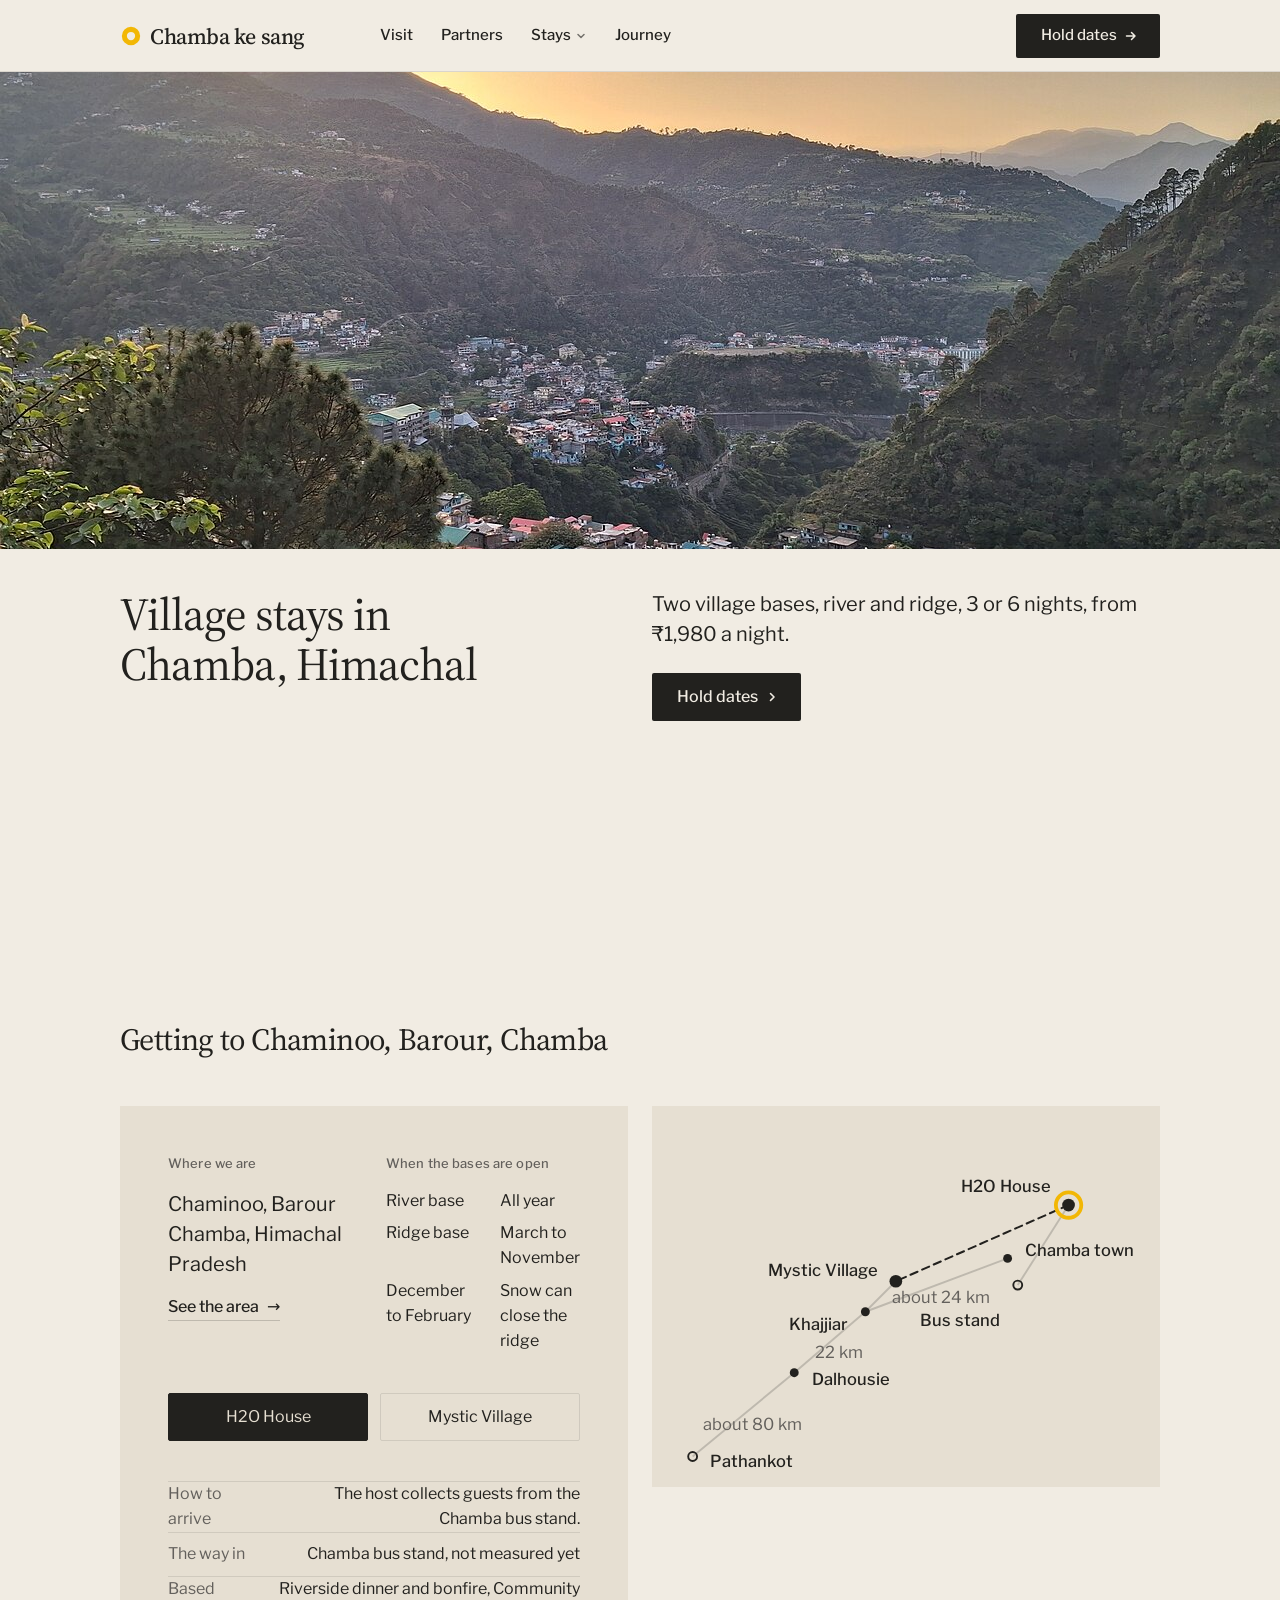
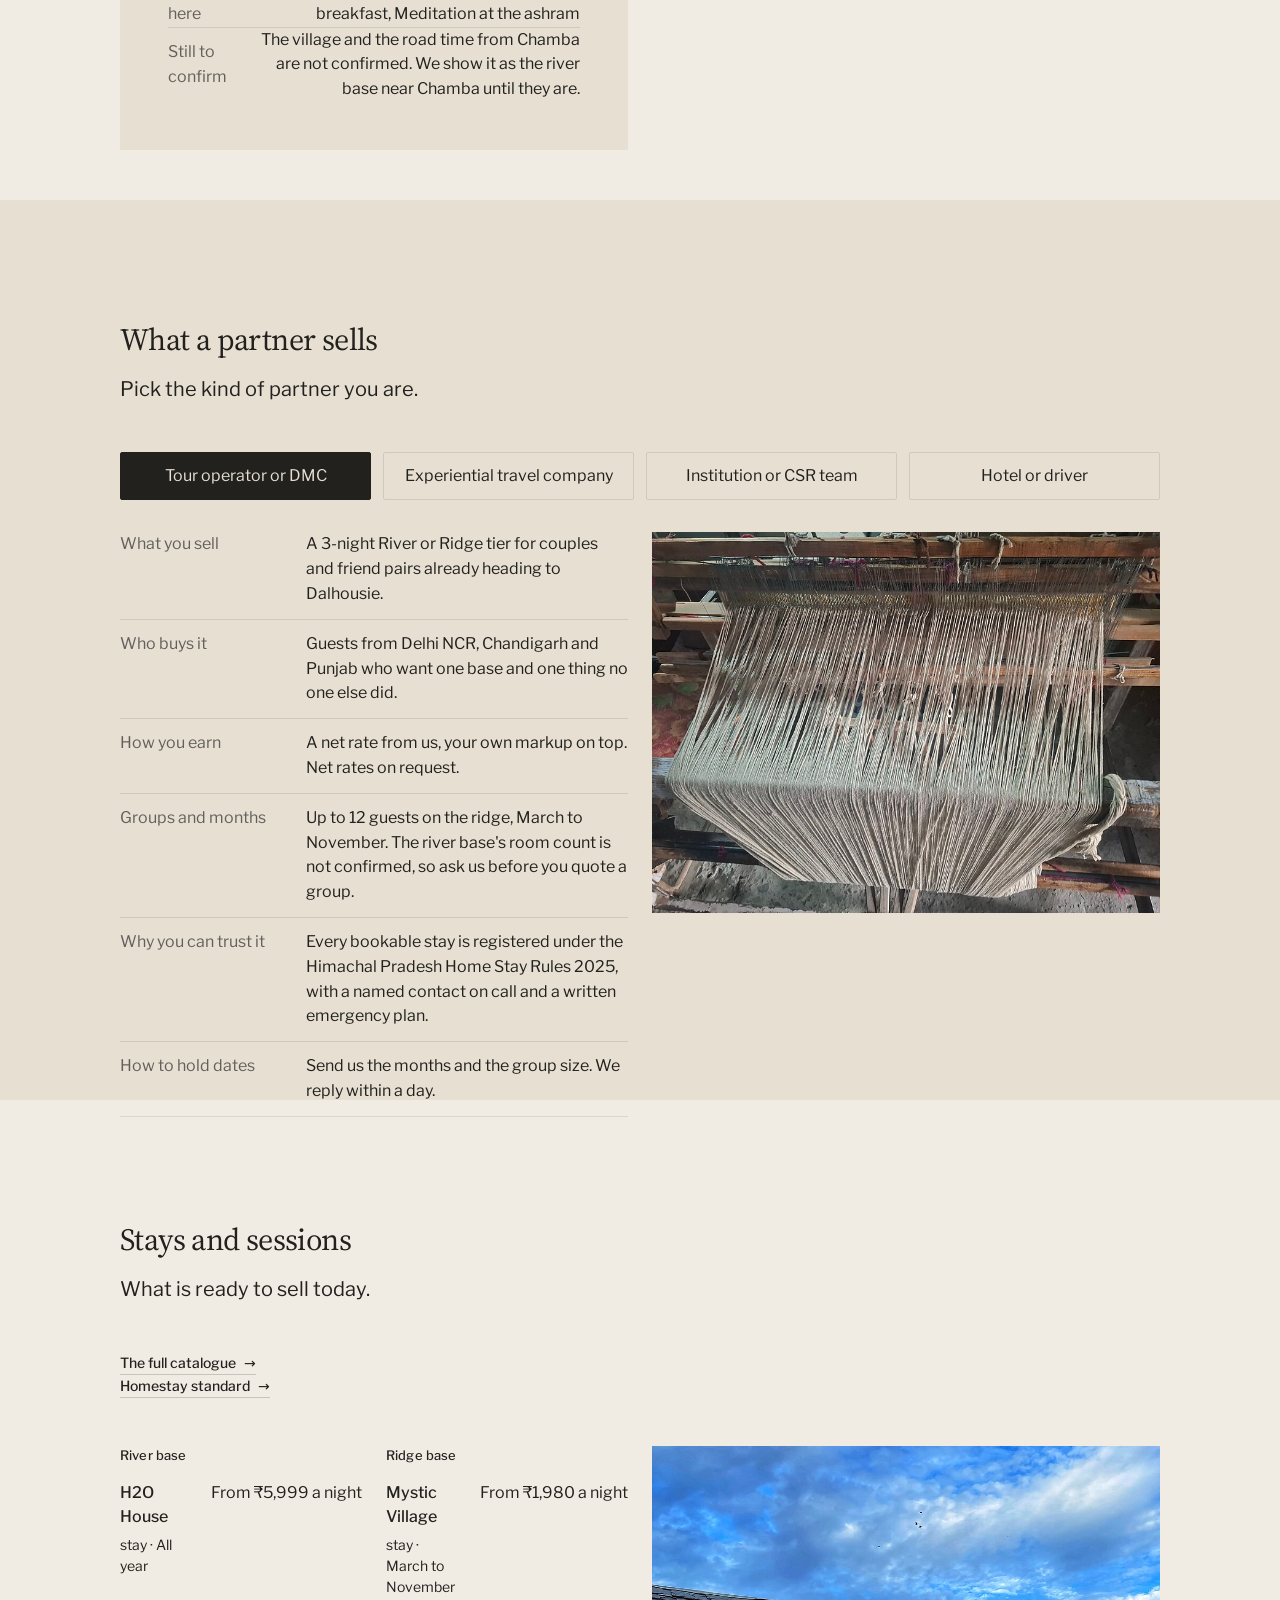
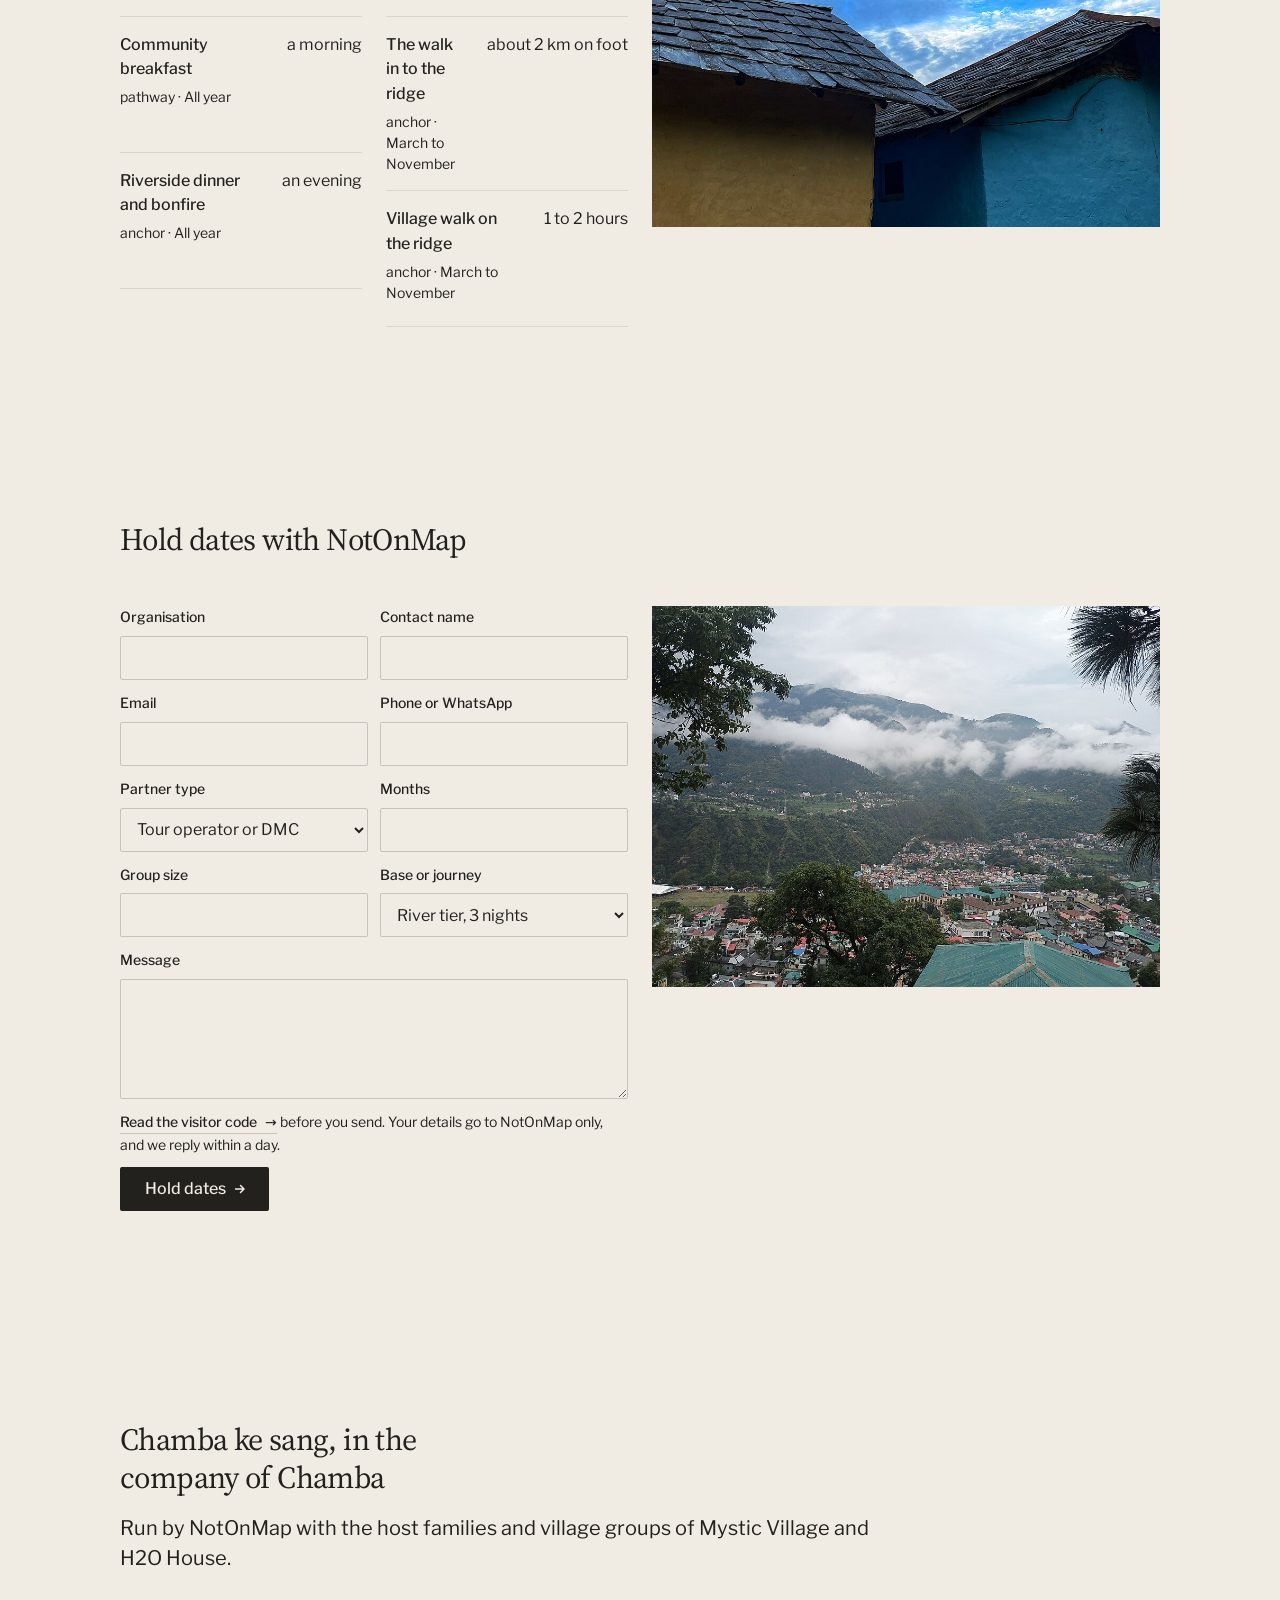
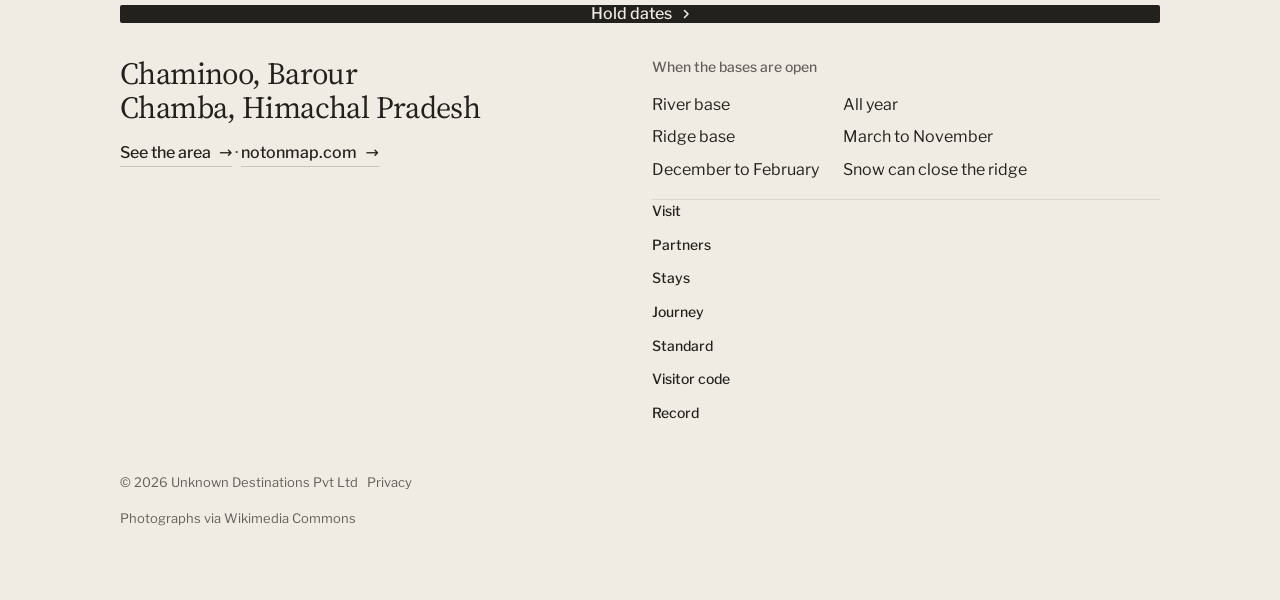
==== index.html @ 488cde0b "Build the Chamba ke sang partner site A static, mobile-first site for NotOnMap's two village bases i" ====
<!doctype html>
<html lang="en" data-type="place" data-radius="soft" data-buttons="arrow" data-motion>
<head>
<meta charset="utf-8">
<meta name="viewport" content="width=device-width, initial-scale=1, viewport-fit=cover">
<title>Chamba ke sang: village stays and craft sessions in Chamba</title>
<meta name="description" content="Two village bases in Chamba district, Himachal Pradesh, with sessions taught by the people who keep them, sold through tour operators, institutions and hotels.">
<meta property="og:type" content="website">
<meta property="og:title" content="Chamba ke sang: village stays and craft sessions in Chamba">
<meta property="og:description" content="Two village bases in Chamba district, river and ridge, 3 or 6 nights.">
<meta property="og:image" content="share.jpg">
<meta name="twitter:card" content="summary_large_image">
<link rel="icon" href="favicon.svg" type="image/svg+xml">
<meta name="theme-color" content="#f1ece3">
<!-- <link rel="canonical" href="https://[NotOnMap's domain for the site]/"> -->
<meta name="site-kind" content="other">
<meta name="page-type" content="place">
<meta name="page-kind" content="place">
<link rel="preconnect" href="https://fonts.googleapis.com">
<link rel="preconnect" href="https://fonts.gstatic.com" crossorigin>
<link href="https://fonts.googleapis.com/css2?family=Source+Serif+4:opsz,wght@8..60,400..600&family=Libre+Franklin:wght@400..600&display=swap" rel="stylesheet">
<link rel="stylesheet" href="assets/system.css">
<link rel="stylesheet" href="assets/ui/cards.css">
<link rel="stylesheet" href="assets/motion/motion.css">
<link rel="stylesheet" href="assets/layout/layout.css">
<link rel="stylesheet" href="assets/icons/icon.css">
<style>
:root {
  --p-bg: #f1ece3; --p-surface: #e6dfd2; --p-ink: #22211e; --p-muted: #63605c;
  --p-accent: #f2b705; --p-accent-ink: #111111; --p-action: #22211e; --p-action-ink: #f1ece3;
  --p-inv-bg: #22211e; --p-inv-surface: #2e2d29; --p-inv-ink: #f1ece3; --p-inv-muted: #9b9891;
  --p-inv-accent: #f2b705; --p-inv-accent-ink: #111111; --p-inv-action: #f2b705; --p-inv-action-ink: #111111;
  --font-display: "Source Serif 4", Georgia, serif;
  --font-text: "Libre Franklin", system-ui, sans-serif;
  --display-weight: 400;
  --display-tracking: -0.02em;
}
</style>
<script>document.documentElement.classList.add('m-enter');setTimeout(()=>document.documentElement.classList.add('m-enter-done'),700)</script>
<script>document.documentElement.classList.add('mo-js');setTimeout(()=>document.documentElement.classList.add('mo-safe'),2500)</script>
<link rel="modulepreload" href="assets/moments/moments.js">
<link rel="modulepreload" href="assets/moments/lib.js">
<link rel="modulepreload" href="assets/moments/picture-develops/moment.js">
<link rel="stylesheet" href="page.css">
</head>
<body>
<!-- type: place
     deal: hero place (printed, never dealt), nav nav-cards, close none (the booking form stands in its
           place, sections.md section 4), footer footer-visit, rhythm surface-pairs, buttons arrow,
           mark ring, offer pair, place story (not used: the place section lives on journey.html),
           type moment address (re-dealt from name: with the form in the close there is no close-word
           to carry the name), rooms row
     palette: NotOnMap's own charcoal and yellow through start.mjs brand, not a dealt palette. The
           ground is the mud wash of a Gaddi house and the ink its slate; the yellow is NotOnMap's
           mark, kept off white and used on the dark ink only.
     type: source-serif (Source Serif 4 / Libre Franklin), the first pairing dealt for a guesthouse
     moments: picture-develops on the #hold photograph. photo-chapters is dealt to journey.html.
     The full plan, including every screen and every stand-in photograph: .taste-skill/plan.md -->

<header class="nav">
  <div class="wrap nav__bar">
    <a class="skip-link" href="#top">Skip to content</a>
    <a class="nav__logo" href="#top"><span class="mark" data-mark="ring" aria-hidden="true"></span>Chamba ke sang</a>
    <nav class="nav__links" aria-label="Main">
      <div class="nav__item"><a class="nav__link" href="#visit">Visit</a></div>
      <div class="nav__item"><a class="nav__link" href="#offer">Partners</a></div>
      <div class="nav__item">
        <a class="nav__link" href="#catalogue">Stays <svg class="chev" viewBox="0 0 12 12" aria-hidden="true"><path d="M3 4.5l3 3 3-3" fill="none" stroke="currentColor" stroke-width="1.5" stroke-linecap="round" stroke-linejoin="round"/></svg></a>
        <div class="nav__menu">
          <div class="wrap grid">
            <a class="menu-card span-4" href="#catalogue">
              <div class="panel"><img class="frame__img" src="assets/img/photo-f168630397-500.jpg" alt="The Ravi valley before the monsoon, a braided river below terraced slopes" width="500" height="667" data-source="stand-in" data-subject="the river valley" data-slot="h2o-house-from-the-river.jpg"></div>
              <span class="t-card">River base</span>
              <span class="t-small muted">From ₹5,999 a night</span>
            </a>
            <a class="menu-card span-4" href="#catalogue">
              <div class="panel"><img class="frame__img" src="assets/img/photo-f60444937-500.jpg" alt="A grove of deodar cedars on a grassy slope" width="500" height="746" data-source="stand-in" data-subject="a deodar grove"></div>
              <span class="t-card">Ridge base</span>
              <span class="t-small muted">From ₹1,980 a night</span>
            </a>
            <a class="menu-card span-4" href="journey.html">
              <div class="panel"><img class="frame__img" src="assets/img/photo-f76159320-500.jpg" alt="A Chamba Rumal worked in double-satin stitch, shrines and figures inside a flowered border" width="500" height="481" data-source="stand-in" data-subject="a Chamba Rumal"></div>
              <span class="t-card">The journey</span>
              <span class="t-small muted">3 or 6 nights, built from what is ready</span>
            </a>
          </div>
        </div>
      </div>
      <div class="nav__item"><a class="nav__link" href="journey.html">Journey</a></div>
    </nav>
    <div class="nav__actions">
      <a class="btn btn--primary" href="#hold">Hold dates</a>
    </div>
    <button class="nav__toggle" type="button" aria-expanded="false" aria-label="Menu">
      <svg width="18" height="18" viewBox="0 0 18 18" aria-hidden="true"><path d="M2 5h14M2 13h14" stroke="currentColor" stroke-width="1.6" stroke-linecap="round"/></svg>
    </button>
  </div>
</header>

<main id="top">
  <section class="hero hero--place" data-enter aria-labelledby="hero-h">
    <img class="hero__bg" data-phone-fill src="assets/img/photo-f175556812-960.jpg" width="1280" height="637" srcset="assets/img/photo-f175556812-500.jpg 500w, assets/img/photo-f175556812-960.jpg 960w, assets/img/photo-f175556812.jpg 1280w" sizes="(max-width: 639px) 251vw, (max-width: 1023px) 170vw, 100vw" alt="The Chamba valley at dusk, the town along the river under wooded ridges" style="--ly-pos: 50% 56%" fetchpriority="high" data-source="stand-in" data-subject="the Chamba valley">
    <div class="wrap"><div class="hero-text">
      <div class="hero__text">
        <h1 id="hero-h">Village stays in Chamba, Himachal</h1>
        <p class="hero__lead">Two village bases, river and ridge, 3 or 6 nights, from ₹1,980 a night.</p>
        <div class="btn-row"><a class="btn btn--primary" href="#hold">Hold dates<svg class="m-arrow" viewBox="0 0 12 12" aria-hidden="true"><path class="m-arrow__stem" d="M1 6h8"/><path class="m-arrow__head" d="M4.5 2.5 8 6l-3.5 3.5"/></svg></a></div>
      </div>
    </div></div>
  </section>

  <section class="section" id="visit" data-place="visit" style="--h: 1; --hm: 2" aria-labelledby="visit-h">
    <div class="wrap">
      <div class="section-head">
        <h2 id="visit-h">Getting to Chaminoo, Barour, Chamba</h2>
      </div>
      <div class="grid grid--top">
        <div class="visit visit--card span-6">
          <div class="visit__cols">
            <div class="visit__col stack-4">
              <p class="t-label muted">Where we are</p>
              <address class="visit__address">Chaminoo, Barour<br>Chamba, Himachal Pradesh</address>
              <a class="link" href="https://www.openstreetmap.org/search?query=Chaminoo+Barour+Chamba">See the area</a>
            </div>
            <div class="visit__col">
              <p class="t-label muted">When the bases are open</p>
              <dl class="hours">
                <dt>River base</dt><dd>All year</dd>
                <dt>Ridge base</dt><dd>March to November</dd>
                <dt>December to February</dt><dd>Snow can close the ridge</dd>
              </dl>
            </div>
          </div>
          <ul class="visit__rows" data-arrivals></ul>
        </div>
        <figure class="pl-photo span-6 start-7" id="map-frame">
          <div class="map" data-map role="img" aria-label="A drawn map of Chamba district: Pathankot and Dalhousie to the south-west, Khajjiar and the ridge base in the middle, Chamba town and the river base along the Ravi."></div>
        </figure>
      </div>
    </div>
  </section>

  <section class="section ground-surface" id="offer" style="--hm: 2" aria-labelledby="offer-h">
    <div class="wrap">
      <div class="section-head">
        <h2 id="offer-h">What a partner sells</h2>
        <p>Pick the kind of partner you are.</p>
      </div>
      <nav class="switch" aria-label="Kind of partner" data-switch></nav>
      <div class="grid grid--top">
        <div class="span-6" data-partners></div>
        <figure class="pl-photo span-6 start-7" style="--pl-r: 1.333">
          <img src="assets/img/photo-f182167637-960.jpg" srcset="assets/img/photo-f182167637-500.jpg 500w, assets/img/photo-f182167637-960.jpg 960w" sizes="(max-width: 1023px) 100vw, 588px" width="960" height="619" alt="A warp of undyed yarn stretched on a wooden handloom" loading="lazy" decoding="async" data-source="stand-in" data-subject="a handloom">
        </figure>
      </div>
    </div>
  </section>

  <section class="section" id="catalogue" style="--hm: 2" aria-labelledby="catalogue-h">
    <div class="wrap">
      <div class="section-head">
        <h2 id="catalogue-h">Stays and sessions</h2>
        <p>What is ready to sell today.</p>
      </div>
      <p class="t-small"><a class="link" href="catalogue.html">The full catalogue</a><br><a class="link" href="standard.html">Homestay standard</a></p>
      <div class="grid grid--top">
        <div class="span-3 stack-4" data-group="h2o-house"></div>
        <div class="span-3 stack-4" data-group="mystic-village"></div>
        <figure class="pl-photo span-6 start-7" style="--pl-r: 1.333">
          <img src="assets/img/photo-f185667234-960.jpg" srcset="assets/img/photo-f185667234-500.jpg 500w, assets/img/photo-f185667234-960.jpg 960w" sizes="(max-width: 1023px) 100vw, 588px" width="960" height="1280" alt="Two mud-washed houses in ochre and blue under slate roofs against an evening sky" loading="lazy" decoding="async" data-source="stand-in" data-subject="village houses" data-slot="mystic-village-houses.jpg">
        </figure>
      </div>
    </div>
  </section>

  <section class="section" id="hold" style="--h: 1; --hm: 2" aria-labelledby="hold-h">
    <div class="wrap">
      <div class="section-head">
        <h2 id="hold-h">Hold dates with NotOnMap</h2>
      </div>
      <div class="grid grid--top">
        <div class="span-6" data-form-slot></div>
        <figure class="pl-photo span-6 start-7" style="--pl-r: 1.333" data-moment="picture-develops">
          <img src="assets/img/photo-f175573156-960.jpg" srcset="assets/img/photo-f175573156-500.jpg 500w, assets/img/photo-f175573156-960.jpg 960w" sizes="(max-width: 1023px) 100vw, 588px" width="960" height="720" alt="Chamba town in its valley under monsoon cloud, the Chaugan in the middle" loading="lazy" decoding="async" data-source="stand-in" data-subject="Chamba town">
        </figure>
      </div>
    </div>
  </section>
</main>

<footer class="footer closing footer--visit" id="contact" style="--hm: 2" aria-labelledby="close-h">
  <div class="wrap">
    <div class="closing__cta close--type">
      <div class="section-head">
        <h2 id="close-h">Chamba ke sang, in the company of Chamba</h2>
        <p>Run by NotOnMap with the host families and village groups of Mystic Village and H2O House.</p>
      </div>
      <a class="btn btn--primary" href="#hold">Hold dates<svg class="m-arrow" viewBox="0 0 12 12" aria-hidden="true"><path class="m-arrow__stem" d="M1 6h8"/><path class="m-arrow__head" d="M4.5 2.5 8 6l-3.5 3.5"/></svg></a>
    </div>
    <div class="closing__links">
      <div class="grid">
        <div class="span-6 stack-4">
          <address class="footer__address">Chaminoo, Barour<br>Chamba, Himachal Pradesh</address>
          <p><a class="link" href="https://www.openstreetmap.org/search?query=Chaminoo+Barour+Chamba">See the area</a> · <a class="link" href="https://www.notonmap.com">notonmap.com</a></p>
        </div>
        <div class="span-6 start-7 stack-4">
          <h3>When the bases are open</h3>
          <dl class="hours">
            <dt>River base</dt><dd>All year</dd>
            <dt>Ridge base</dt><dd>March to November</dd>
            <dt>December to February</dt><dd>Snow can close the ridge</dd>
          </dl>
          <ul class="footer__nav">
            <li><a href="#visit">Visit</a></li>
            <li><a href="#offer">Partners</a></li>
            <li><a href="catalogue.html">Stays</a></li>
            <li><a href="journey.html">Journey</a></li>
            <li><a href="standard.html">Standard</a></li>
            <li><a href="visitor-code.html">Visitor code</a></li>
            <li><a href="record.html">Record</a></li>
          </ul>
        </div>
      </div>
      <div class="footer__legal">
        <span>&copy; 2026 Unknown Destinations Pvt Ltd &nbsp; <a href="privacy.html">Privacy</a></span>
        <a class="credits" href="credits.html">Photographs via Wikimedia Commons</a>
      </div>
    </div>
  </div>
</footer>

<nav class="actionbar" aria-label="Quick actions">
  <a class="btn btn--primary" href="#hold">Hold dates</a>
</nav>

<!-- the page script first: it writes the switcher, the catalogue, the map and the form,
     so system.js wires what it finds when it runs -->
<script type="module" src="js/site.js"></script>
<script type="module" src="assets/system.js"></script>
<script type="module" src="assets/motion/motion.js"></script>
<script type="module" src="assets/layout/layout.js"></script>
</body>
</html>
---- assets/system.css ----
/*
  taste-skill system.css - the one system for the page. Link it first, then assets/ui/cards.css (the
  feature card, its panel and the fragment placements), then set the palette (--p-*), the fonts and
  the radius set on :root in the page (node scripts/start.mjs prints that block).
  Do not add a second grid, spacing scale, type scale, radius scale, button or card style.
*/

/* ---------------------------------------------------------------- tokens */
:root {
  /* palette (hex only; fx.js reads --bg --surface --ink --muted --accent --accent-ink) */
  --p-bg: #ffffff;
  --p-surface: #f4f4f4;
  --p-ink: #111111;
  --p-muted: #6b6b6b;
  --p-accent: #1a4be0;
  --p-accent-ink: #ffffff;
  --p-action: #1a4be0;      /* buttons, links, focus: the accent, or the ink when the accent is too pale */
  --p-action-ink: #ffffff;
  --p-inv-bg: #111111;
  --p-inv-surface: #1c1c1c;
  --p-inv-ink: #f4f4f4;
  --p-inv-muted: #a3a3a3;
  --p-inv-accent: #ffffff;
  --p-inv-accent-ink: #111111;
  --p-inv-action: #ffffff;
  --p-inv-action-ink: #111111;
  /* the lit ground behind UI and in the closing band (references/cards.md), one per page, tech pages only
     (none on kind other, which is flat): <html data-ground="sand|sky|sage|painting">. system.js gives it to every ground
     that holds UI, on light and dark pages alike; --hue on one panel changes only its accent */
  --ground-bg: #d9ccb7; --ground-surface: #e9e0d2; --ground-ink: #2a2622; --ground-muted: #5a534a; --ground-accent: #a8794a;

  /* fonts */
  --font-display: system-ui, -apple-system, "Segoe UI", sans-serif;
  --font-text: system-ui, -apple-system, "Segoe UI", sans-serif;
  --font-mono: ui-monospace, "SFMono-Regular", Menlo, Consolas, monospace;
  --display-weight: 400;    /* headlines 400; 500 on a tech page (software, gaming, hardware) */
  --display-tracking: -0.025em;

  /* the page rhythm (references/layout-v4.md): one section per screen. The header is fixed and
     --nav tall; every section is padded --padt above and --padb (plus the phone action bar, --bar)
     below, and is exactly one or two screens tall (--h: 1 or 2; --hm on a phone). The hero's words
     start --hgap under the header and its content ends --hpadb above the fold. */
  --nav: 72px;
  --padt: 120px;
  --padb: 72px;
  --hgap: 48px;
  --hpadb: 64px;
  --bar: 0px;
  /* grid: one .wrap (alias .container) for the header, every section and the footer, the same
     --gut on both sides: 1280 wide at x 80-1360 at 1440, 342 at x 24-366 at 390 */
  --container: 1280px;
  --gut: 80px;
  --pad: var(--gut);
  --gutter: 24px;

  /* spacing: 4/8 scale */
  --s-1: 4px;  --s-2: 8px;  --s-3: 12px; --s-4: 16px; --s-5: 24px;
  --s-6: 32px; --s-7: 48px; --s-8: 64px; --s-9: 96px; --s-10: 128px;
  --section: 40px;      /* only a .section outside main (the kit's demo pages); every main > section and
                           footer.closing take --padt and --padb */
  --section-band: 56px; /* the same for an older footer outside footer.closing */
  --head-gap: 48px;     /* the one heading-to-content gap, 32 on a phone (layout.css reads it as --ly-head-gap) */
  --card-pad: 16px;     /* card padding (cards.css sets its own for cards with a panel) */
  --card-gap: 16px;     /* gap between cards */

  /* type scale (the only sizes on the page) */
  --t-label: 13px;
  --t-small: 14px;
  --t-body: 16px;
  --t-lead: 18px;
  --t-card: 18px;
  --t-h3: 24px;
  /* straight lines from the phone size at 390 to the desktop size at 1440 (system.md's table) */
  --t-h2: clamp(30px, 1.72vw + 23.3px, 48px);
  --t-h1: clamp(38px, 3.24vw + 25.4px, 72px);
  /* a big number stays a step under the h2 (VI-11): 38 at 1440, 28 at 390, so it never reads as a
     section heading; a stats row and a price set their own, smaller still */
  --t-stat: clamp(28px, .952vw + 24.29px, 38px);

  /* radius: one scale (soft by default; data-radius on <html> switches it) */
  --r-sm: 8px;  --r-md: 12px; --r-lg: 20px; --r-btn: 8px;

  /* controls (fixed here; a page never adds its own) */
  --btn-h: 44px;
  --btn-h-sm: 36px;
  --nav-h: var(--nav);  /* the older name, kept for the kit's files */
  --icon: 16px;         /* small icons: socials, menu chevrons, mono brand marks */

  /* motion: the one UI ease-out (motion.css --m-ease and ui/base.css --u-ease read it; references/motion.md) */
  --ease: cubic-bezier(.2, .8, .2, 1);
  --dur: 180ms;
}
html[data-radius="sharp"] { --r-sm: 4px; --r-md: 6px;  --r-lg: 8px;  --r-btn: 4px; }
html[data-radius="soft"]  { --r-sm: 8px; --r-md: 12px; --r-lg: 20px; --r-btn: 8px; }
html[data-radius="round"] { --r-sm: 10px; --r-md: 16px; --r-lg: 24px; --r-btn: 999px; }
/* the four lit grounds (references/cards.md); sand is the default above. painting goes with
   painterly-landscape (x.ai's daylight sky over olive hills) */
html[data-ground="sky"]      { --ground-bg: #c6d3df; --ground-surface: #d6e0e9; --ground-ink: #25303a; --ground-muted: #4d5964; --ground-accent: #3f6a92; }
html[data-ground="sage"]     { --ground-bg: #cdd6c6; --ground-surface: #dce3d6; --ground-ink: #262d24; --ground-muted: #535b51; --ground-accent: #6c8e63; }
html[data-ground="painting"] { --ground-bg: #79a8d6; --ground-surface: #a6c4e2; --ground-ink: #16212c; --ground-muted: #273949; --ground-accent: #9c9b3c; }
/* cards.css takes its card and panel radii from this scale */
html[data-radius] .card { --c-r: var(--r-lg); }
html[data-radius] .panel { --p-r: var(--r-md); }

/* a phone: the header 56, the sections padded 96 / 48, the hero's words 40 under the header and its
   content ending 24 above the fold, 24 at both sides, 12 between columns */
@media (max-width: 639px) {
  :root { --nav: 56px; --padt: 96px; --padb: 48px; --hgap: 40px; --hpadb: 24px; --gut: 24px; --gutter: 12px; --card-gap: 12px; --head-gap: 32px; }
}
@media (min-width: 640px) {
  :root { --gut: 48px; --section: 48px; --section-band: 72px; --card-pad: 24px; }
}
@media (min-width: 1024px) {
  :root { --gut: 80px; --section: 56px; --section-band: 96px; --card-gap: 24px;
          --t-lead: 20px; --t-card: 20px; --t-h3: 28px; }
  /* a place (and a local service): the 1200 column at x 120-1320 */
  html[data-type="place"] { --gut: 120px; --container: 1200px; }
}
/* a place (VI-06, ST-96, PH-23): its own smaller type (h1 48/53 and 32/37, h2 32/40 and 24/30, titles
   and the sub-line 20 and 18), the Recipe 3 hero's gap under its photograph (40, 24 on a phone),
   square photographs and cards and 2px buttons, whatever data-radius and data-buttons say */
:root[data-type="place"] {
  --hgap: 40px;
  --t-h1: clamp(32px, 1.524vw + 26.06px, 48px);
  --t-h2: clamp(24px, .762vw + 21px, 32px);
  --t-h3: clamp(20px, .381vw + 18.51px, 24px);
  --r-sm: 2px; --r-md: 0px; --r-lg: 0px; --r-btn: 2px;
}
:root[data-type="place"] :is(h1, .t-h1) { line-height: 1.104; }
:root[data-type="place"] :is(h2, .t-h2) { line-height: 1.25; }
@media (max-width: 639px) {
  :root[data-type="place"] { --hgap: 24px; }
  :root[data-type="place"] :is(h1, .t-h1) { line-height: 1.156; }
}

/* ---------------------------------------------------------------- grounds (at most three) */
:root, .ground-base {
  --bg: var(--p-bg); --surface: var(--p-surface); --ink: var(--p-ink); --muted: var(--p-muted);
  --accent: var(--p-accent); --accent-ink: var(--p-accent-ink); --card: var(--p-surface);
  --action: var(--p-action); --action-ink: var(--p-action-ink);
}
.ground-surface {
  --bg: var(--p-surface); --surface: var(--p-bg); --ink: var(--p-ink); --muted: var(--p-muted);
  --accent: var(--p-accent); --accent-ink: var(--p-accent-ink); --card: var(--p-bg);
  --action: var(--p-action); --action-ink: var(--p-action-ink);
}
.ground-inverse {
  --bg: var(--p-inv-bg); --surface: var(--p-inv-surface); --ink: var(--p-inv-ink); --muted: var(--p-inv-muted);
  --accent: var(--p-inv-accent); --accent-ink: var(--p-inv-accent-ink); --card: var(--p-inv-surface);
  --action: var(--p-inv-action); --action-ink: var(--p-inv-action-ink);
}
:root, .ground-base, .ground-surface, .ground-inverse {
  --line: color-mix(in oklab, var(--ink) 11%, transparent);
  --line-strong: color-mix(in oklab, var(--ink) 20%, transparent);
  /* effects (fx.js) and UI fragments (assets/ui) take the colours of the ground they sit on */
  --fx-bg: var(--bg); --fx-surface: var(--surface); --fx-ink: var(--ink); --fx-muted: var(--muted);
  --fx-accent: var(--accent); --fx-accent-ink: var(--accent-ink);
  --ui-font: var(--font-text); --ui-mono: var(--font-mono); --ui-radius: var(--r-md);
}
.ground-base, .ground-surface, .ground-inverse { background: var(--bg); color: var(--ink); }

/* ---------------------------------------------------------------- base */
*, *::before, *::after { box-sizing: border-box; }
/* an anchor lands on the section's top (the judge's frame): the fixed header covers --nav of its --padt */
html { -webkit-text-size-adjust: 100%; scroll-padding-top: 0; scroll-behavior: auto; margin: 0; }
body {
  margin: 0; background: var(--bg); color: var(--ink);
  font: 400 var(--t-body)/1.55 var(--font-text);
  -webkit-font-smoothing: antialiased; text-rendering: optimizeLegibility; overflow-x: clip;
}
img, svg, video, canvas { display: block; max-width: 100%; }
/* hidden means hidden, also on an img the line above makes a block (a menu tab's photograph, a peek photograph) */
[hidden] { display: none !important; }
img, video { height: auto; }
a { color: inherit; text-decoration: none; }
button { font: inherit; color: inherit; }
h1, h2, h3, h4, p, ul, ol, figure, blockquote { margin: 0; }
ul, ol { padding: 0; list-style: none; }
h1, h2, h3, h4 {
  font-family: var(--font-display); font-weight: var(--display-weight);
  letter-spacing: var(--display-tracking); text-wrap: balance; overflow-wrap: break-word;
  /* a long word (a German compound at 390) breaks at a syllable with a hyphen, in the language of <html lang>;
     only words of 10 letters or more, 4 at least on each side, so a short English heading never breaks */
  hyphens: auto; -webkit-hyphens: auto; hyphenate-limit-chars: 10 4 4;
}
h1, .t-h1 { font-size: var(--t-h1); line-height: 1.04; }
h2, .t-h2 { font-size: var(--t-h2); line-height: 1.1; }
h3, .t-h3 { font-size: var(--t-h3); line-height: 1.2; }
h4, .t-card { font-family: var(--font-text); font-weight: 500; font-size: var(--t-card); line-height: 1.3; letter-spacing: -0.01em; }
p { text-wrap: pretty; }
.t-lead  { font-size: var(--t-lead); line-height: 1.5; }
.t-body  { font-size: var(--t-body); line-height: 1.55; }
.t-small { font-size: var(--t-small); line-height: 1.5; }
.t-label { font-size: var(--t-label); font-weight: 500; line-height: 1.4; letter-spacing: 0.01em; }
.t-stat  { font-family: var(--font-display); font-weight: var(--display-weight); font-size: var(--t-stat);
           line-height: 1; letter-spacing: var(--display-tracking); font-variant-numeric: tabular-nums; }
.muted { color: var(--muted); }
.mono  { font-family: var(--font-mono); }
.measure { max-width: 62ch; }
:focus-visible { outline: 2px solid var(--action); outline-offset: 2px; border-radius: 2px; }
::selection { background: color-mix(in oklab, var(--accent) 30%, transparent); }

/* ---------------------------------------------------------------- grid */
.wrap, .container { width: min(100% - 2 * var(--gut), var(--container)); margin-inline: auto; padding-inline: 0; }
.grid { display: grid; grid-template-columns: repeat(12, minmax(0, 1fr)); column-gap: var(--gutter); row-gap: var(--card-gap); }
.grid > * { min-width: 0; grid-column: 1 / -1; }
.section { padding-block: var(--section); }

/* ---------------------------------------------------------------- one section per screen
   The page is a stack of screens. Framed at scrollY = k x the screen height, a shot shows exactly one
   section: the hero alone on the first screen, every other section (and footer.closing, the close and
   the footer in one) exactly one or two screens tall, its h2 first, --padt under its top. Heights
   and padding do it: no pinning, snapping or script.
     <section class="section" id=".." style="--h: 2">     (2 screens; --hm sets a phone's count alone)
       <div class="wrap"> the h2 first, then the content </div>     (the one in-flow child)
     </section>
   A layer (a full-bleed photograph or ground behind the words) is an <img class="layer" aria-hidden="true">
   beside the .wrap. Content must fit: one screen holds 708px of content at 1440x900 (900 - 120 - 72),
   two hold 1,608 (the second screen's part starts --padt under its top with .g2). From 640 to 1279 a
   section keeps at least its screens and grows past them rather than overlap the next. */
main > :is(section, .section), footer.closing {
  position: relative; box-sizing: border-box;
  height: calc(var(--h, 1) * 100vh); height: calc(var(--h, 1) * 100svh);
  padding: var(--padt) 0 calc(var(--padb) + var(--bar));
}
main > :is(section, .section) > :is(.wrap, .container), footer.closing > .wrap { position: relative; z-index: 1; height: 100%; }
main > :is(section, .section) > :is(.wrap, .container):not(.grid) { display: flex; flex-direction: column; }
/* a .wrap that is the section's grid too (class="wrap grid"): its rows start at the top */
main > :is(section, .section) > :is(.wrap, .container).grid { align-content: start; }
/* .fill: the block that takes what the screen leaves under the heading (a photograph, a frame) */
main > :is(section, .section) > .wrap > .fill { flex: 1 1 0; min-height: 0; }
/* two screens as two groups: row 1 the h2 and the first group, row 2 the rest (no second h2), starting
   --padt under the second screen's top, so the second shot looks like any other section */
main > :is(section, .section).g2, footer.closing.g2 { --h: 2; }
main > :is(section, .section).g2 > :is(.wrap, .container), footer.closing.g2 > .wrap { display: grid; grid-template-rows: minmax(0, 1fr) minmax(0, 1fr); row-gap: calc(var(--padt) + var(--padb) + var(--bar)); }
main > :is(section, .section).g2 > :is(.wrap, .container) > *, footer.closing.g2 > .wrap > * { min-height: 0; align-self: start; }
main > :is(section, .section).g2 > :is(.wrap, .container) > :is(.group, .fill) { align-self: stretch; }
/* a group: one screen's part of a .g2 section (its h2 and first rows, or the rest) */
.group { display: flex; flex-direction: column; min-height: 0; }
/* each screen's card row runs down to that screen's foot (the cards stretch, their panels grow), so
   the second screen of a .g2 is never a short row over an empty ground; both rows end on the same line */
@media (min-width: 1024px) {
  main > :is(section, .section).g2 > .wrap > .grid:last-child,
  main > :is(section, .section).g2 > .wrap > .group > .grid:last-child { align-self: stretch; flex: 1 1 auto; min-height: 0; }
}
.group > .fill { flex: 1 1 0; min-height: 0; }
@media (min-width: 640px) and (max-width: 1279px) {
  main > :is(section, .section):not(.hero, .section--hero), footer.closing {
    height: auto; min-height: calc(var(--h, 1) * 100vh); min-height: calc(var(--h, 1) * 100svh);
  }
  /* the section is a column and its .wrap takes all of it, so a .fill (a photograph, a frame) still
     grows to the section's foot (a min-height percentage would not resolve, leaving it at its least) */
  /* :where() keeps it at no weight, so a page's own phone- or tablet-only hiding (section.desk-only { display: none }) wins */
  :where(main > :is(section, .section):not(.hero, .section--hero), footer.closing) { display: flex; flex-direction: column; }
  main > :is(section, .section):not(.hero, .section--hero) > :is(.wrap, .container), footer.closing > .wrap { flex: 1 0 auto; height: auto; min-height: 0; }
}
/* a phone: lvh (the screen with its bars hidden) for every section but the hero; --hm when stacking
   makes the content taller than the desktop count */
@media (max-width: 639px) {
  /* at least its screens, never less: content a screen cannot hold makes the section taller (the rhythm
     check then asks for --hm: 2 or less content); a fixed height would lay its last rows over the next
     section, the fault the phone shots showed most (a list under the closing heading and its button) */
  main > :is(section, .section):not(.hero, .section--hero), footer.closing {
    height: auto; min-height: calc(var(--hm, var(--h, 1)) * 100vh); min-height: calc(var(--hm, var(--h, 1)) * 100lvh);
  }
  /* one grid row at least the screens tall that grows with the .wrap's content: the .wrap is stretched to
     it, so its .fill and its two groups still share a definite height */
  /* (at no weight, as on the tablet: a page's own section.desk-only { display: none } still hides it) */
  :where(main > :is(section, .section):not(.hero, .section--hero):has(> :is(.wrap, .container)), footer.closing) {
    display: grid; grid-template-columns: minmax(0, 1fr); grid-template-rows: 1fr; grid-auto-rows: auto;
  }
  main > :is(section, .section):not(.hero, .section--hero) > :is(.wrap, .container), footer.closing > .wrap { height: auto; }
  main > :is(section, .section).g2m, footer.closing.g2m { --hm: 2; }
  main > :is(section, .section).g2m > :is(.wrap, .container), footer.closing.g2m > .wrap { display: grid; grid-template-rows: minmax(0, 1fr) minmax(0, 1fr); row-gap: calc(var(--padt) + var(--padb) + var(--bar)); }
  /* stacked in one, the two groups keep the open cards' 32px, so the first group's last panel never meets
     the next card's title */
  main > :is(section, .section).g2:not(.g2m) > :is(.wrap, .container) { display: flex; row-gap: var(--s-6); }
  /* what the two screens leave goes around the second group, so it opens below the header, not on the fold */
  main > :is(section, .section).g2:not(.g2m) > :is(.wrap, .container) > :last-child { margin-block: auto; }
  main > :is(section, .section).g2:not(.g2m) > :is(.wrap, .container) > * { align-self: stretch; }
}
/* a layer: the photograph or ground of a whole section, under its words, edge to edge */
main > :is(section, .section) > :is(img, video, canvas, picture).layer,
footer.closing > :is(img, video, canvas, picture).layer {
  position: absolute; inset: 0; z-index: 0; width: 100%; height: 100%; max-width: none; object-fit: cover; object-position: var(--pos, 50% 50%);
}
main > :is(section, .section) > picture.layer > img { width: 100%; height: 100%; object-fit: cover; }

/* the hero: exactly the first screen, the fixed header over its top. Its words start --hgap under the
   header (--photo adds a full-bleed photograph's height above them on a place); its content ends
   --hpadb above the fold, and nothing of the next section shows, at 1440, 1024, 820 and 390.
     <section class="hero hero--<type>"><div class="wrap"><div class="hero-text"> .. </div>[one strip]</div></section>
   .hero-text holds the whole composition (the words, and the picture or window beside or under them);
   one docked strip (logos, three facts) may follow it, at most 96px, desktop only. */
main > :is(.hero, .section--hero) {
  height: 100vh; height: 100svh; min-height: 0;
  padding: calc(var(--nav) + var(--photo, 0px) + var(--hgap)) 0 calc(var(--hpadb) + var(--bar));
}
:is(.hero, .section--hero) > .wrap { height: 100%; display: grid; grid-template-rows: minmax(0, 1fr) auto; row-gap: var(--s-7); }
:is(.hero, .section--hero) > .wrap > .hero-text { min-height: 0; }
/* a phone: the hero is at least the first screen and grows when a short phone (320x640) cannot hold its
   words, buttons and picture, so nothing of it lies over the next section or under the header */
@media (max-width: 639px) {
  main > :is(.hero, .section--hero) { height: auto; min-height: 100vh; min-height: 100svh; }
  main > :is(.hero, .section--hero):has(> :is(.wrap, .container)) { display: grid; grid-template-columns: minmax(0, 1fr); grid-template-rows: 1fr; grid-auto-rows: auto; }
  main > :is(.hero, .section--hero) > :is(.wrap, .container) { height: auto; }
}
:is(.hero, .section--hero) > .wrap > .hero-strip { grid-row: 2; max-height: 96px; }
@media (max-width: 639px) { :is(.hero, .section--hero) > .wrap > .hero-strip { display: none; } }
.section--hero .section-head { max-width: 860px; }
/* the starter's own hero (hero-split): the words on span-5 top-aligned, the picture on span-6 start-7
   as tall as the hero's content box (at most 716 at 1440x900); a phone stacks words, then the picture
   in what is left */
.hero-text.hero-split { height: 100%; align-items: stretch; }
.hero-split > .hero-copy { align-self: start; }
.hero-split > .hero-visual { position: relative; min-height: 0; height: 100%; }
@media (max-width: 1023px) {
  .hero-text.hero-split { display: flex; flex-direction: column; gap: var(--s-6); }
  .hero-split > .hero-visual { flex: 1 1 0; min-height: 200px; height: auto; }
}
.hero-copy > * + * { margin-top: var(--s-5); }
/* the h1 first in the words' column: its capitals start on the picture's top line, not the line box's
   (the leading above the capitals would put the words about 12px under the photograph's top) */
.hero-copy > h1:first-child { text-box: trim-start cap alphabetic; }
.hero-copy > .btn-row { margin-top: var(--s-6); }
/* three short facts at the foot of the words' column, on the picture's bottom line (no dead space
   under the buttons): <dl class="hero-facts"><div><dt>..</dt><dd>..</dd></div> x3</dl> */
@media (min-width: 1024px) {
  .hero-split > .hero-copy { height: 100%; display: flex; flex-direction: column; }
  .hero-split > .hero-copy > .hero-facts { margin-top: auto; }
}
.hero-facts { display: grid; grid-template-columns: repeat(3, minmax(0, 1fr)); gap: var(--s-5) var(--gutter); margin: 0; }
.hero-facts > div { display: grid; gap: var(--s-1); align-content: start; }
.hero-facts dt { font-size: var(--t-small); color: var(--muted); }
.hero-facts dd { margin: 0; font-weight: 500; }
@media (max-width: 1023px) { .hero-facts { display: none; } }
/* a notice line above the h1 (changed hours, a delivery cut-off): one line with a number, static,
   starting on the left line like the h1 under it */
.hero-notice { font-size: var(--t-small); font-weight: 500; color: var(--ink); }
.hero-notice b, .hero-notice strong { font-weight: 500; color: var(--accent); }
.hero-copy > .hero-notice + h1 { margin-top: var(--s-5); }

/* a phone: open tiles from a row of three or four (rooms, goods, beans) go two-up, an odd last one
   across the row, so a row of three fits one 844px screen (stacked one under another they need two) */
@media (max-width: 639px) {
  .grid > .tile:is(.span-3, .span-4) { grid-column: auto / span 6; }
  .grid > .tile:is(.span-3, .span-4):nth-child(odd of .tile):nth-last-child(1 of .tile) { grid-column: 1 / -1; }
  .grid > .tile:is(.span-3, .span-4) .tile__head { flex-wrap: wrap; gap: 0 var(--s-2); }
}
/* a phone: open cards (words on the ground, the panel under them) stacked one under another keep 32px
   between a panel's foot and the next card's title, so a title never reads as the panel's caption */
@media (max-width: 639px) { .grid:has(> .card--open) { row-gap: var(--s-6); } }
/* a phone stacks a two-screen section's four open tiles into its two screens: their panels take 180px (a wide
   crop), so the h2 and the first two tiles of two lines each end on the first screen and the four inside both,
   not a third of a screen past. A page that sets its group's own --p-h (#features .panel) sets its phone value
   too, as the starter does */
@media (max-width: 639px) { main > :is(section, .section).g2 .card--open > .panel { --p-h: 180px; } }
/* spans: desktop >= 1024. Tablet 640-1023: text cards on span-3 and span-6 go two-up; cards with a
   panel (a visual needs the width; the one exception is a span-6 pair, below)
   and everything else (split text and visuals, span-4 cards, span-5/7/8 blocks) take the full row, so a split stacks and no row is left half empty. Phone < 640: one column. */
@media (min-width: 640px) and (max-width: 1023px) {
  .grid > .card.span-3:not(:has(> .panel)), .grid > .card.span-6:not(:has(> .panel)) { grid-column: auto / span 6; }
  /* the one exception with a panel: a 2x2 (or a pair) of span-6 cards stays two-up from 720px (a panel
     of about 310px and more, wide enough for a kit fragment), so four cards take one or two screens
     at 768-820 instead of a card per row (four stacked panels run past two screens). Split cards and
     every other span keep the full row. Under 720 a card per row. */
  @media (min-width: 720px) {
    .grid > .card.span-6:has(> .panel):not(.card--split) { grid-column: auto / span 6; }
    .grid > .card.span-6:has(> .panel):not(.card--split):nth-child(odd of .card.span-6):nth-last-child(1 of .card.span-6) { grid-column: 1 / -1; }
  }
  /* open tiles (rooms, models, people, a photo pair) go two-up; an odd last one takes the row */
  .grid > .tile:is(.span-3, .span-4, .span-6) { grid-column: auto / span 6; }
  .grid > .tile:is(.span-3, .span-4, .span-6):nth-child(odd of .tile):nth-last-child(1 of .tile) { grid-column: 1 / -1; }
}
@media (min-width: 1024px) {
  .span-2  { grid-column: auto / span 2; }
  .span-3  { grid-column: auto / span 3; }
  .span-4  { grid-column: auto / span 4; }
  .span-5  { grid-column: auto / span 5; }
  .span-6  { grid-column: auto / span 6; }
  .span-7  { grid-column: auto / span 7; }
  .span-8  { grid-column: auto / span 8; }
  .span-9  { grid-column: auto / span 9; }
  .span-10 { grid-column: auto / span 10; }
  .span-12 { grid-column: auto / span 12; }
  .start-1 { grid-column-start: 1; } .start-2 { grid-column-start: 2; } .start-3 { grid-column-start: 3; }
  .start-5 { grid-column-start: 5; } .start-6 { grid-column-start: 6; } .start-7 { grid-column-start: 7; }
  .start-4 { grid-column-start: 4; } .start-8 { grid-column-start: 8; } .start-9 { grid-column-start: 9; }
  .start-10 { grid-column-start: 10; }
  /* a split is top-aligned: the words' first line and the picture's top on one line (never centred
     against each other, never mirrored: text left, the visual right, on every split of the page) */
  .grid--middle, .grid--top { align-items: start; }
}
/* card rows: every card in a row the same height (a plain .grid stretches them) */
.grid:is(.grid--middle, .grid--top) > .card { align-self: stretch; }
/* 1024-1279: a span-4 card's panel would be about 220px wide, too narrow for real UI. Cards with a
   panel on span-4 go two-up, a span-8 one takes the row, and an odd last one takes the row too
   (steps, proof row: two, then one wide; bento: the wide card, then the four small ones two by two) */
@media (min-width: 1024px) and (max-width: 1279px) {
  .grid > .card.span-4:has(> .panel) { grid-column: auto / span 6; }
  .grid > .card.span-8:has(> .panel),
  .grid > .card.span-4:has(> .panel):nth-child(odd of .card.span-4):nth-last-child(1 of .card.span-4) { grid-column: 1 / -1; }
}

/* ---------------------------------------------------------------- section heading */
.section-head { max-width: 760px; margin-bottom: var(--head-gap); display: grid; gap: var(--s-4); }
/* every heading starts on the left line (a centred head among left ones reads as a mistake): the
   old centred head is left-aligned too */
.section-head--center { text-align: left; justify-items: start; }
/* a head row: the h2 (and its line) left, one link or the section's button at the right line */
.section-head--split { max-width: none; display: flex; align-items: end; justify-content: space-between; gap: var(--s-5); flex-wrap: wrap; }
.section-head--split > div { display: grid; gap: var(--s-4); max-width: 760px; }
.section-head p { color: var(--ink); font-size: var(--t-lead); line-height: 1.5; max-width: 60ch; }
.section-head--row { max-width: none; display: flex; align-items: end; justify-content: space-between; gap: var(--s-5); flex-wrap: wrap; }
.section-head--row > div { display: grid; gap: var(--s-4); max-width: 760px; }
/* the hero row (hero-product, hero-cycle): the h1 and its line left, the buttons right, across 1280 */
.section--hero .section-head--row { max-width: none; }

/* ---------------------------------------------------------------- buttons (one pair, a dealt look)
   One pair a page, .btn--primary and .btn--secondary, in the look dealt with the page (sections.md)
   and set once on <html data-buttons>; the markup never changes:
     solid  filled primary, outlined secondary, the radius scale (Figma; the default)
     pill   pills, a chevron after the primary's label, a tinted secondary (x.ai)
     tonal  the radius scale, a tinted secondary with no outline (Linear, Vercel)
     arrow  an arrow after the primary's label; the secondary is a text link with an arrow (Stripe)
     block  near-square corners, 48px tall; the secondary is an underlined text link (shops, hotels) */
.btn {
  display: inline-flex; align-items: center; justify-content: center; gap: var(--s-2);
  height: var(--btn-h); padding: 0 var(--s-5); border-radius: var(--r-btn); border: 1px solid transparent;
  font: 500 var(--t-body)/1 var(--font-text); letter-spacing: 0; white-space: nowrap; cursor: pointer;
  transition: background-color var(--dur) var(--ease), color var(--dur) var(--ease), border-color var(--dur) var(--ease), text-decoration-color var(--dur) var(--ease);
}
.btn--primary { background: var(--action); color: var(--action-ink); }
.btn--primary:hover { background: color-mix(in oklab, var(--action) 86%, var(--ink)); }
/* an inverted primary (the action is the ground's ink: a brand band, a lit ground): its hover steps toward the ground, as the filled one steps toward the ink */
.ground-brand .btn--primary:hover { background: color-mix(in oklab, var(--action) 88%, var(--bg)); }
/* the ground's own colour with a clear border: never grey on grey, readable on an effect too */
.btn--secondary { background: var(--bg); color: var(--ink); border-color: var(--line-strong); }
.btn--secondary:hover { background: color-mix(in oklab, var(--bg) 94%, var(--ink)); border-color: color-mix(in oklab, var(--ink) 35%, transparent); }
.btn--sm { height: var(--btn-h-sm); padding: 0 var(--s-4); font-size: var(--t-small); }
html[data-buttons="pill"] { --r-btn: 999px; }
html[data-buttons="block"] { --r-btn: 2px; --btn-h: 48px; }
html:is([data-buttons="pill"], [data-buttons="tonal"]) .btn--secondary { background: color-mix(in oklab, var(--ink) 8%, var(--bg)); border-color: transparent; }
html:is([data-buttons="pill"], [data-buttons="tonal"]) .btn--secondary:hover { background: color-mix(in oklab, var(--ink) 14%, var(--bg)); border-color: transparent; }
/* arrow and block: the secondary is a text link at the button's height (no box: one button look) */
html:is([data-buttons="arrow"], [data-buttons="block"]) .btn--secondary {
  background: none; border-color: transparent; padding-inline: var(--s-2);
  text-decoration: underline; text-underline-offset: 4px; text-decoration-color: var(--line-strong);   /* the .link look */
}
html:is([data-buttons="arrow"], [data-buttons="block"]) .btn--secondary:hover { background: none; border-color: transparent; text-decoration-color: currentColor; }
/* the glyph after a label: a chevron (pill) or an arrow (arrow), drawn so every font shows the same */
html[data-buttons="pill"] .btn--primary::after,
html[data-buttons="arrow"] :is(.btn--primary, .btn--secondary)::after {
  content: ""; flex: none; width: 12px; height: 12px; margin-right: -2px; background: currentColor;
  -webkit-mask: var(--btn-glyph) center / contain no-repeat; mask: var(--btn-glyph) center / contain no-repeat;
  transition: transform var(--dur) var(--ease);
}
html[data-buttons="pill"] { --btn-glyph: url("data:image/svg+xml,%3Csvg xmlns='http://www.w3.org/2000/svg' viewBox='0 0 12 12'%3E%3Cpath d='M4.5 2.5 8 6l-3.5 3.5' fill='none' stroke='black' stroke-width='1.6' stroke-linecap='round' stroke-linejoin='round'/%3E%3C/svg%3E"); }
html[data-buttons="arrow"] { --btn-glyph: url("data:image/svg+xml,%3Csvg xmlns='http://www.w3.org/2000/svg' viewBox='0 0 12 12'%3E%3Cpath d='M1.5 6h8.5M6.5 2.5 10 6l-3.5 3.5' fill='none' stroke='black' stroke-width='1.5' stroke-linecap='round' stroke-linejoin='round'/%3E%3C/svg%3E"); }
@media (hover: hover) and (pointer: fine) { html:is([data-buttons="pill"], [data-buttons="arrow"]) .btn:hover::after { transform: translateX(3px); } }
.btn:active { transform: translateY(1px) scale(.985); }
.btn--arrow::after { content: "\2192"; transition: transform var(--dur) var(--ease); }
@media (hover: hover) and (pointer: fine) { .btn--arrow:hover::after { transform: translateX(3px); } }
/* the drawn arrow (assets/motion: its stem grows and its head moves 3px on hover), the last child of
   a primary button, a pill or a link: <svg class="m-arrow" viewBox="0 0 12 12" aria-hidden="true">
   <path class="m-arrow__stem" d="M1 6h8"/><path class="m-arrow__head" d="M4.5 2.5 8 6l-3.5 3.5"/></svg>.
   It replaces the dealt glyph, so a button never shows two */
.m-arrow { flex: none; width: 12px; height: 12px; margin-right: -2px; overflow: visible;
           fill: none; stroke: currentColor; stroke-width: 1.6; stroke-linecap: round; stroke-linejoin: round; }
.btn--xl .m-arrow { width: 0.62em; height: 0.62em; stroke-width: 1.4; }
:is(.btn, .link, .pill):has(> .m-arrow)::after { content: none; display: none; }
.btn-row { display: flex; flex-wrap: wrap; gap: var(--s-3); align-items: center; }
.section-head--center .btn-row { justify-content: center; }
/* on the phone every button row stacks full width */
@media (max-width: 639px) {
  .btn-row { flex-direction: column; align-items: stretch; width: 100%; justify-self: stretch; }
  /* full width, the second action is a text link at the button's height under the filled one (an
     outline across the whole screen reads as a rule, a pale fill as a switched-off button) */
  .btn-row > .btn--secondary { background: none; border-color: transparent; text-decoration: underline; text-underline-offset: 4px; text-decoration-color: var(--line-strong); }
  .section-head--split > .btn { width: 100%; }
}
.link { display: inline-flex; align-items: center; gap: var(--s-2); font-weight: 500; color: var(--ink);
        text-decoration: underline; text-decoration-color: var(--line-strong); text-underline-offset: 4px;
        transition: text-decoration-color var(--dur) var(--ease); }
.link:hover { text-decoration-color: currentColor; }
.link::after { content: "\2192"; display: inline-block; text-decoration: none; transition: transform var(--dur) var(--ease); }
@media (hover: hover) and (pointer: fine) { .link:hover::after { transform: translateX(3px); } }
.pill { display: inline-flex; align-items: center; gap: var(--s-2); height: 32px; padding: 0 var(--s-3);
        border-radius: 999px; border: 1px solid var(--line); background: var(--card);
        font-size: var(--t-label); color: var(--ink); }
.pill .muted { color: var(--muted); }

/* ---------------------------------------------------------------- card (one style) */
.card {
  display: flex; flex-direction: column; gap: var(--s-2); min-width: 0;
  background: var(--card); border: 1px solid var(--line); border-radius: var(--r-lg); padding: var(--card-pad);
}
/* small titles in the text face: a display face at 20px (a condensed or hairline serif) reads smaller than the body */
.card > h3, .card > h4, .card--plan h3 { font-family: var(--font-text); font-weight: 500; font-size: var(--t-card); line-height: 1.3; letter-spacing: -0.01em; }
/* the type floor (system.md): text people read is 16px or more in ink; cards.css sets it for its
   card text, this for a plain card's lines */
.card > p { color: var(--ink); font-size: var(--t-body); max-width: 52ch; }
/* at most two boxes one inside the other (sections.md): a card whose panel holds UI drops its own
   box, so its title and lines sit on the page ground over the panel (Figma's tiles), or runs the
   panel flush to its sides and bottom (cards.css .panel--flush) */
.card.card--open { --c-pad: 0px; background: none; border: 0; box-shadow: none; padding: 0; overflow: visible; }
.card.card--open > .panel { margin: var(--s-5) 0 0; border-radius: var(--r-lg); }
.card.card--open > .panel--top { margin: 0 0 var(--s-5); }
.card--plan.is-featured { border-color: var(--action); box-shadow: inset 0 0 0 1px var(--action); }
/* cards.css (linked after this file) sets .card { gap: 0 } for feature cards; a plan keeps its 16px rows */
.card.card--plan { gap: var(--s-4); }

/* ---------------------------------------------------------------- visuals: panels and frames
   A card's .panel (the inset visual), .stage and the placements (.at-corner, .at-rise, .at-over,
   .at-right, .at-center, .stage--fade-*) come from assets/ui/cards.css (references/cards.md).
   This file adds the frames (hero, split, square, closing band) and lets a .stage work inside them.
   The grounds' colours: system.js lights every ground that holds UI (see there). */
:not(.card) > .panel { border-radius: var(--p-r, var(--r-md)); }   /* a panel on its own: four round corners */
.menu-card .panel { --p-h: 160px; }
.frame {
  position: relative; isolation: isolate; overflow: clip; display: flex; align-items: center; justify-content: center;
  background: var(--surface); border-radius: var(--r-lg); border: 1px solid var(--line);
  padding: clamp(var(--s-4), 4vw, var(--s-7));
}
/* a zero-width spacer keeps --ratio (height / width) as the frame's minimum height */
.frame::before { content: ""; flex: none; width: 0; padding-top: var(--ratio, 0px); }
/* an object or scene (assets/objects) and a photograph (.frame__img) fill the frame themselves */
.frame > :not(canvas, .stage, .loop-pause, .frame__fx, .frame__img, [data-print], [data-scene], .print3d) { position: relative; max-width: 100%; min-width: 0; }
/* a photograph is a plain rectangle in its frame: no border, no print, no filter */
.frame--photo { padding: 0; border: 0; }
/* .frame--fill: as tall as its row (a split's picture beside the words, down to the section's foot);
   stacked on a tablet or a phone it takes what the screen leaves, at least 200px */
.frame--fill { height: 100%; }
@media (max-width: 1023px) {
  .grid.fill:has(> .frame--fill) { display: flex; flex-direction: column; gap: var(--s-6); }
  .grid.fill > .frame--fill { flex: 1 1 0; height: auto; min-height: 200px; }
}
/* a split's words as a column: the last block (stats, a link) on the picture's bottom line */
.split-col { display: flex; flex-direction: column; gap: var(--s-5); }
@media (min-width: 1024px) { .split-col { height: 100%; } .split-col > .split-col__end { margin-top: auto; } }
:is(.frame, .panel) > .frame__img { position: absolute; inset: 0; z-index: 0; width: 100%; height: 100%; max-width: none; object-fit: cover; }
.frame--portrait { --ratio: 125%; }
/* the product stage (hero-product): wide, the product whole on it; a phone gets a tall stage */
.frame--stage { --ratio: 50%; }
@media (max-width: 639px) { .frame--stage, .frame--portrait { --ratio: 120%; } }
.frame--hero { padding: clamp(24px, 5vw, 64px); }
.frame--split { --ratio: 80%; }
.frame--square { --ratio: 100%; }
/* the closing band: the hero's echo, lit with the page's ground (sand, sky, sage or painting) on light
   and dark pages alike, so its text and buttons take that ground's ink. Its effect sits on a layer of
   its own, <div class="frame__fx" data-fx="..">, held still and calm where the text sits (system.js) */
.frame--cta { min-height: 420px; }
/* .frame--lit: the same for an object's frame that holds a few words in its clear half (the
   product statement's facts in a .frame__text, lower left; the object stands right of centre) */
.frame--cta, .frame--lit {
  border-color: transparent; background: var(--ground-bg); color: var(--ground-ink);
  --bg: var(--ground-surface); --surface: var(--ground-surface); --ink: var(--ground-ink); --muted: var(--ground-muted);
  --action: var(--ground-ink); --action-ink: var(--ground-surface);
  --line: color-mix(in oklab, var(--ground-ink) 12%, transparent); --line-strong: color-mix(in oklab, var(--ground-ink) 24%, transparent);
}
.frame > .frame__fx { position: absolute; inset: 0; z-index: 0; }
/* on a light page the buttons on a lit ground keep the page's own action colour: one action, one look
   (a dark page keeps the lit ground's ink, which reads on the bright ground) */
html:not([data-tone="dark"]) :is(.frame--cta, .frame--lit, .footer--statement) { --action: var(--p-action); --action-ink: var(--p-action-ink); }
/* a card on a photograph (a booking form over the room): the card holds the page's colours */
.frame--photo:has(> .card) { padding: clamp(var(--s-5), 5vw, var(--s-8)) clamp(var(--s-4), 4vw, var(--s-7)); }
.frame--photo > .card { position: relative; z-index: 1; width: min(100%, 480px); }   /* flat: no shadow at rest (ST-97) */
.frame--cta > .frame__fx { opacity: .85; }
.frame--lit > .frame__text { z-index: 2; align-self: flex-end; margin-right: auto; width: min(100%, 360px); display: grid; gap: var(--s-5); }
/* 2:1 on a desktop; a phone gets 2:3, the words at the top and the object smaller and low under
   them (its hero preset), so the facts never touch the object */
.frame--lit { --ratio: 50%; }
@media (max-width: 639px) { .frame--lit { --ratio: 150%; } .frame--lit > .frame__text { align-self: flex-start; } }
@media (max-width: 639px) { .frame--split { --ratio: 100%; } }
/* A hero, wide or split frame (x.ai's hero window): --w on the rising fragment's slot (its true width)
   centres it while it fits; anchored 24px in and cut by the right edge once the frame is narrower.
   --pair on the .stage (the main fragment's width plus the part of the second that sticks out)
   centres the pair; below 1024 the main one alone. In a card's panel cards.css places it (.at-corner,
   .at-rise, .at-right; a centred .at-rise.fit narrows with the panel), as its recipe says. */
.frame > .stage > .at-rise { --ax: max(24px, calc(50% - var(--w, 64%) / 2)); }
.frame--hero > .stage > .at-rise { --ax: max(24px, calc(50% - var(--pair, var(--w, 64%)) / 2)); }
.frame--hero > .stage > .at-over { --bx: max(24px, calc(50% - var(--pair, 800px) / 2)); }
@media (max-width: 1023px) { .frame--hero > .stage > .at-rise { --ax: max(24px, calc(50% - var(--w, 64%) / 2)); } }
/* a frame holding a cards.css .stage: the stage fills it and places the fragments (references/cards.md);
   the hero and wide frames are 16:7 and square on a phone; below 1024 only the main fragment shows */
.frame:has(> .stage) { padding: 0; }
.frame--hero:has(> .stage) { aspect-ratio: 16 / 7; }
@media (max-width: 1023px) {
  .frame--hero:has(> .stage) { aspect-ratio: 3 / 2; }   /* a tablet: room for the main fragment's rows */
}
/* a tablet held upright (820x1180): a taller frame, so the hero fills the screen without a gap */
@media (min-width: 640px) and (max-width: 1023px) and (orientation: portrait) {
  .frame--hero:has(> .stage) { aspect-ratio: 4 / 3; }
}
@media (max-width: 1023px) {
  .frame--hero > .stage > :is(.at-over, .at-over-l) { display: none; }
}
/* a split frame is about 440-560px wide from 1024 to 1279: the main piece alone there */
@media (min-width: 1024px) and (max-width: 1279px) {
  .frame--split > .stage > :is(.at-over, .at-over-l) { display: none; }
}
@media (max-width: 639px) {
  .frame--hero:has(> .stage) { aspect-ratio: 1; }
  .frame > .stage > :is(.at-over, .at-over-l) { display: none; }
  /* phone: cards.css sets a fragment 16px in on both sides, and system.js holds every loop on its
     finished picture, so no pause button lands on the UI */
}
/* a small object on a focal tile (.at-center): its true width (--w, 288px for the slider), narrowed
   on a small panel so 24px of ground always shows on both sides (a span-4 panel is 304px at 1280) */
.stage > .at-center { width: calc(100% - 48px); max-width: var(--w, 288px); }
.stage > .at-center > :is([data-ui], .ui) { width: 100%; max-width: none; }
/* .to-edge stretches a fragment's surface past the bottom (cards.css); doc's surface is its page */
.stage > .to-edge > .ui-doc > .ui-doc__page { min-height: 100%; }
/* .hero-stage: whole fragments side by side in a frame, never overlapping or cut (a row of app
   screens); the first is the main one, and the ones that no longer fit drop out from the end */
.hero-stage { container: hero-stage / inline-size; width: 100%; }
.hero-stage__row { display: flex; align-items: center; justify-content: center; gap: var(--s-5); }
.hero-stage__row > * { flex: none; max-width: 100%; }
@container hero-stage (max-width: 1060px) { .hero-stage__row > :nth-child(n + 3) { display: none; } }
@container hero-stage (max-width: 740px)  { .hero-stage__row > :nth-child(n + 2) { display: none; } }
/* the pause button on every visual that moves by itself for more than 5 s (WCAG 2.2.2): ui.js adds it
   to a loop when it starts to move, system.js to the hero's ground. Write a button.loop-pause into
   the frame only for a loop of your own (hero-cycle). The same solid 32px disc in the page colours as
   assets/ui/base.css's, 12px in from the bottom-right corner, with a 44px hit area. */
.loop-pause {
  position: absolute; right: 12px; bottom: 12px; z-index: 6; display: grid; place-items: center;
  width: 32px; height: 32px; margin: 0; padding: 0; border-radius: 50%; cursor: pointer;
  border: 1px solid color-mix(in oklab, var(--ink) 16%, transparent); background: var(--bg); color: var(--ink);
  box-shadow: 0 1px 2px rgb(0 0 0 / .12), 0 4px 12px -4px rgb(0 0 0 / .28);
}
.loop-pause::before { content: ""; position: absolute; inset: -6px; border-radius: 50%; }
.loop-pause svg { width: 14px; height: 14px; fill: currentColor; }
@media (prefers-reduced-motion: reduce) { .loop-pause { display: none; } }

/* ---------------------------------------------------------------- navigation */
/* The header: fixed, opaque, one hairline under it, the same at every depth (no blur, no shadow, no
   floating pill, never hidden on scroll). Its .wrap is the page's, so the logo starts on the left line
   and the main button ends on the right one. Plain words, 15px, sentence case; one filled button. */
.nav {
  position: fixed; inset: 0 0 auto 0; z-index: 50; height: var(--nav);
  background: var(--bg); color: var(--ink); border-bottom: 1px solid var(--line);
}
.nav__bar { height: 100%; display: flex; align-items: center; gap: var(--s-8); }
/* a text logo: the display face at 500, 22px (the client's SVG logo replaces it when there is one) */
.nav__logo { display: inline-flex; align-items: center; gap: var(--s-2); font: 500 22px/1 var(--font-display); letter-spacing: -0.02em; flex: none; }
@media (max-width: 639px) { .nav__logo { font-size: 20px; } }
.nav__logo svg, .nav__logo img { height: 24px; width: auto; }
/* the brand's mark beside its name, in the accent (the client's logo replaces both). Dealt shapes:
   <span class="mark" data-mark="dots|arc|ring|petal|leaf|stack" aria-hidden="true"></span> */
.mark { display: inline-block; flex: none; width: 22px; height: 22px; background: var(--accent);
        -webkit-mask: var(--mark) center / contain no-repeat; mask: var(--mark) center / contain no-repeat; }
.mark[data-mark="dots"]  { --mark: url("data:image/svg+xml,%3Csvg xmlns='http://www.w3.org/2000/svg' viewBox='0 0 24 24'%3E%3Ccircle cx='6.5' cy='6.5' r='4.5'/%3E%3Ccircle cx='17.5' cy='6.5' r='4.5'/%3E%3Ccircle cx='6.5' cy='17.5' r='4.5'/%3E%3Crect x='13' y='13' width='9' height='9' rx='1.5'/%3E%3C/svg%3E"); }
.mark[data-mark="arc"]   { --mark: url("data:image/svg+xml,%3Csvg xmlns='http://www.w3.org/2000/svg' viewBox='0 0 24 24'%3E%3Cpath d='M2.5 21.5V12a9.5 9.5 0 0 1 19 0v9.5h-6V12a3.5 3.5 0 0 0-7 0v9.5z'/%3E%3C/svg%3E"); }
.mark[data-mark="ring"]  { --mark: url("data:image/svg+xml,%3Csvg xmlns='http://www.w3.org/2000/svg' viewBox='0 0 24 24'%3E%3Cpath fill-rule='evenodd' d='M12 2a10 10 0 1 1 0 20 10 10 0 0 1 0-20zm0 5.5a4.5 4.5 0 1 0 0 9 4.5 4.5 0 0 0 0-9z'/%3E%3C/svg%3E"); }
.mark[data-mark="petal"] { --mark: url("data:image/svg+xml,%3Csvg xmlns='http://www.w3.org/2000/svg' viewBox='0 0 24 24'%3E%3Ccircle cx='12' cy='6.6' r='5'/%3E%3Ccircle cx='17.4' cy='12' r='5'/%3E%3Ccircle cx='12' cy='17.4' r='5'/%3E%3Ccircle cx='6.6' cy='12' r='5'/%3E%3Ccircle cx='12' cy='12' r='4'/%3E%3C/svg%3E"); }
.mark[data-mark="leaf"]  { --mark: url("data:image/svg+xml,%3Csvg xmlns='http://www.w3.org/2000/svg' viewBox='0 0 24 24'%3E%3Cpath d='M3 21C3 10 10 3 21 3c0 11-7 18-18 18z'/%3E%3C/svg%3E"); }
.mark[data-mark="stack"] { --mark: url("data:image/svg+xml,%3Csvg xmlns='http://www.w3.org/2000/svg' viewBox='0 0 24 24'%3E%3Crect x='2' y='2.5' width='20' height='5.5' rx='2.75'/%3E%3Crect x='2' y='9.25' width='14' height='5.5' rx='2.75'/%3E%3Crect x='2' y='16' width='8' height='5.5' rx='2.75'/%3E%3C/svg%3E"); }
/* initial: the name's first letter on a small accent tile (<span class="mark mark--initial" aria-hidden="true">K</span>);
   wordmark: no mark, the name alone */
.mark.mark--initial { -webkit-mask: none; mask: none; display: inline-grid; place-items: center; border-radius: calc(var(--r-sm) * 0.75);
  color: var(--accent-ink); font: var(--display-weight, 400) 13px/1 var(--font-display); letter-spacing: 0; }
.footer__mark .mark, .footer .nav__logo .mark { width: 0.8em; height: 0.8em; margin-right: 0.18em; vertical-align: -0.04em; }
.footer__mark .mark--initial, .footer .nav__logo .mark--initial { width: 1em; height: 1em; font-size: 0.6em; }
.nav--split .nav__logo .mark--initial { width: 26px; height: 26px; font-size: 15px; }
.nav__links { display: flex; align-self: stretch; gap: var(--s-1); flex: 1; min-width: 0; }
.nav__item { display: flex; align-items: center; height: 100%; }
.nav__link {
  position: relative; display: inline-flex; align-items: center; gap: var(--s-1); height: 36px; padding: 0 var(--s-3); border-radius: var(--r-sm);
  font-size: 15px; font-weight: 500; color: var(--ink); white-space: nowrap; transition: background-color var(--dur) var(--ease), color var(--dur) var(--ease);
}
/* a small laptop (1024-1279): the words sit closer, so a bar of four words never wraps or reaches the logo */
@media (min-width: 1024px) and (max-width: 1279px) {
  .nav__bar { gap: var(--s-6); }
  .nav__link { padding: 0 var(--s-2); }
  .nav__link::before, .nav__link[aria-current="page"]::after { left: var(--s-2); right: var(--s-2); }
  .nav__links { gap: 0; }
}
/* the words take no pill or fill (ST-08, ST-11): a 2px line draws under the word from the left on hover and focus and leaves to the right */
.nav__link::before { content: ""; position: absolute; left: var(--s-3); right: var(--s-3); bottom: -2px; height: 2px; border-radius: 2px; background: currentColor;
  transform: scaleX(0); transform-origin: right; transition: transform var(--dur) var(--ease); pointer-events: none; }
.nav__link:hover::before, .nav__link:focus-visible::before, .nav__item:hover > .nav__link::before, .nav__item:focus-within > .nav__link::before { transform: scaleX(1); transform-origin: left; }
.nav__actions > .nav__link::before { left: var(--s-2); right: var(--s-2); }
.nav__link .chev { width: 12px; height: 12px; opacity: .6; transition: transform var(--dur) var(--ease); }
/* the page you are on: a 2px bar under its word (still, the same inset as the hover line) */
.nav__link[aria-current="page"]::after { content: ""; position: absolute; left: var(--s-3); right: var(--s-3); bottom: -2px; height: 2px; border-radius: 2px; background: currentColor; }
.nav__expand { display: none; }
.nav__actions { display: flex; align-items: center; gap: var(--s-4); flex: none; }
/* the bar's button: the page's primary at the one button height (44, 48 with data-buttons="block"; ST-09) */
.nav__actions .btn { height: var(--btn-h); padding-inline: var(--s-5); font-size: 15px; }
.nav__actions > .nav__link { padding-inline: var(--s-2); }
.nav__toggle { display: none; }

.nav__menu {
  position: absolute; left: 0; right: 0; top: 100%; background: var(--bg); color: var(--ink);
  border-top: 1px solid var(--line); border-bottom: 1px solid var(--line);
  padding: var(--s-7) 0 var(--s-8); opacity: 0; visibility: hidden; transform: translateY(-6px);
  transition: opacity 120ms var(--ease), transform 120ms var(--ease), visibility 0s linear 120ms;
}
@media (min-width: 1024px) {
  /* hover opens the full-width panel after 150ms of intent; a click on the word goes to its page */
  .nav__item:hover > .nav__menu, .nav__item:focus-within > .nav__menu {
    opacity: 1; visibility: visible; transform: none; transition-duration: 200ms, 200ms, 0s; transition-delay: 150ms, 150ms, 150ms;
  }
  .nav__item:hover > .nav__link .chev, .nav__item:focus-within > .nav__link .chev { transform: rotate(180deg); }
}
.menu-col { display: grid; gap: var(--s-2); align-content: start; }
.menu-col > .t-label { color: var(--muted); margin-bottom: var(--s-2); }
.menu-col a { display: grid; gap: var(--s-1); padding: var(--s-2) 0; font-weight: 500; }
.menu-col a span { font-weight: 400; color: var(--muted); font-size: var(--t-small); }
.menu-col a:hover { color: var(--action); }
.menu-card { display: grid; gap: var(--s-3); }
.menu-card .panel { --ratio: 56.25%; }

@media (max-width: 1023px) {
  .nav__links, .nav__actions { display: none; }
  /* the menu button takes the secondary button's look on a 44px tap area */
  .nav__toggle {
    display: inline-grid; place-items: center; margin-left: auto; width: 44px; height: 44px; border-radius: var(--r-btn);
    border: 1px solid var(--line-strong); background: transparent; color: var(--ink); cursor: pointer; flex: none;
  }
  .nav.is-open .nav__links {
    display: flex; flex-direction: column; position: fixed; top: var(--nav); left: 0; right: 0; bottom: 0;
    padding: var(--s-4) var(--gut) calc(var(--btn-h) * 2 + 56px); background: var(--bg); overflow-y: auto; gap: 0;
  }
  .nav.is-open .nav__item { display: grid; grid-template-columns: 1fr auto; height: auto; border-bottom: 1px solid var(--line); }
  .nav.is-open .nav__link { height: 56px; padding: 0; font-size: 20px; background: none; }
  .nav.is-open .nav__link[aria-current="page"]::after { left: 0; right: auto; width: 24px; bottom: 10px; }
  .nav.is-open .nav__link::before { display: none; }
  .nav.is-open .nav__link .chev { display: none; }
  .nav.is-open .nav__expand {
    display: inline-grid; place-items: center; width: 44px; height: 56px; border: 0; background: none; color: var(--ink); cursor: pointer;
  }
  .nav__expand svg { width: 16px; height: 16px; transition: transform var(--dur) var(--ease); }
  .nav__item.is-expanded .nav__expand svg { transform: rotate(180deg); }
  .nav.is-open .nav__menu {
    position: static; grid-column: 1 / -1; display: none; opacity: 1; visibility: visible; transform: none;
    box-shadow: none; border: 0; padding: 0 0 var(--s-4);
  }
  .nav.is-open .nav__item.is-expanded .nav__menu { display: block; }
  .nav.is-open .nav__menu :is(.container, .wrap) { width: 100%; }
  .nav.is-open .nav__menu .grid { row-gap: var(--s-4); }
  /* menu cards become plain rows in the sheet (their title and line), the picture panel hidden */
  .nav.is-open .menu-card { display: grid; gap: var(--s-1); padding: var(--s-2) 0; }
  .nav.is-open .menu-card .panel { display: none; }
  .nav.is-open .nav__actions {
    display: grid; gap: var(--s-2); position: fixed; left: 0; right: 0; bottom: 0; z-index: 51;
    padding: var(--s-4) var(--gut) calc(var(--s-4) + env(safe-area-inset-bottom)); background: var(--bg); border-top: 1px solid var(--line);
  }
  .nav.is-open .nav__actions .btn { width: 100%; height: 48px; font-size: var(--t-body); }
  /* a text action (Sign in, a phone line) under the buttons, centred at their height */
  .nav.is-open .nav__actions .nav__link { display: inline-flex; order: 2; justify-content: center; height: var(--btn-h); font-size: var(--t-body); }
  body.nav-locked { overflow: hidden; }
}
/* a tablet and a phone (1023 and below, ST-15): the main button stays in the bar, at the right line
   with the menu button 12px after it; the plain words go to the sheet */
@media (max-width: 1023px) {
  .nav__bar { gap: var(--s-3); }
  .nav:not(.is-open) .nav__actions { display: flex; margin-left: auto; }
  .nav:not(.is-open) .nav__actions > :not(.btn--primary) { display: none; }
  .nav:not(.is-open) .nav__actions + .nav__toggle { margin-left: 0; }
}
@media (max-width: 639px) {
  /* a long name (15 characters, "Verdigris Works"), the main button and the menu button fit 342px (390 wide) on
     one line each, with no page CSS: the name steps down with the screen (18px at 390), the button is the small
     size, and the three sit 8px apart. A name of 17 characters or more is the client's to shorten to its mark. */
  .nav__bar { gap: var(--s-2); }
  .nav__logo { font-size: clamp(16px, 4.6vw, 20px); gap: 6px; white-space: nowrap; }
  .nav__logo .mark:not(.mark--initial) { width: 20px; height: 20px; }
  .nav:not(.is-open) .nav__actions .btn { height: 44px; padding-inline: var(--s-3); font-size: var(--t-small); }
  /* with the phone action bar the bar's button is the action's copy at the foot: the nav's goes into the sheet, so
     the first screen shows it once, the hero's (the bar waits until that has scrolled away; without script, twice
     at most, the hero's and the bar's; copy.md rule 5, action-repeat) */
  :root:has(> body > nav.actionbar) .nav:not(.is-open) .nav__actions { display: none; }
  :root:has(> body > nav.actionbar) .nav:not(.is-open) .nav__toggle { margin-left: auto; }
}
/* no script: the sheet cannot open, so the words stay in the bar (it scrolls sideways) and the dead menu button goes */
@media (scripting: none) and (max-width: 1023px) {
  .nav__links { display: flex; overflow-x: auto; scrollbar-width: none; margin-right: var(--s-3); padding-right: var(--s-2); border-right: 1px solid var(--line); }   /* stops short of the button, and a hairline marks where the row is cut (it scrolls) */
  .nav__toggle { display: none; }
}
/* a phone leaves the words under 80px of bar ("Bre" at 320): they stay in the footer's columns, the bar keeps the name
   and the main button */
@media (scripting: none) and (max-width: 639px) { .nav__links { display: none; } }

/* nav types (dealt, sections.md). Every one is the same fixed bar on the page's .wrap; the full-width
   hover panel on a desktop and the full-screen sheet on a phone are shared, so only the bar's order
   and its panel's contents differ.
   (default) nav-mega: the logo, the words 64px right of it, the actions at the right line; the panel
              holds two or three link columns and one picture card (Figma)
   nav-cards: the same bar; its panel holds three or four picture cards (a.menu-card, span-4 or span-3)
   .nav--centre: the words in the middle of the bar (Linear, Vercel)
   .nav--split: the words left, the name in the middle, the actions right (shops, hotels, restaurants)
   .nav--tone: the bar on the page's inverse ground, a band of colour over a light page (x.ai's black
              bar); the panel under it stays on the page ground */
@media (min-width: 1024px) {
  .nav--split .nav__bar, .nav--centre .nav__bar { display: grid; grid-template-columns: minmax(0, 1fr) auto minmax(0, 1fr); }
  .nav--split .nav__logo { grid-column: 2; grid-row: 1; font-size: 26px; }
  .nav--split .nav__links { grid-column: 1; grid-row: 1; }
  /* the first word starts on the left line (its box, its letters and its underline) */
  .nav--split .nav__links > .nav__item:nth-child(1 of .nav__item) > .nav__link { padding-left: 0; }
  .nav--split .nav__links > .nav__item:nth-child(1 of .nav__item) > .nav__link::before,
  .nav--split .nav__links > .nav__item:nth-child(1 of .nav__item) > .nav__link[aria-current="page"]::after { left: 0; }
  .nav--split .nav__actions, .nav--centre .nav__actions { grid-column: 3; grid-row: 1; justify-self: end; }
  .nav--centre .nav__logo { grid-column: 1; grid-row: 1; justify-self: start; }
  .nav--centre .nav__links { grid-column: 2; grid-row: 1; justify-content: center; flex: none; }
}
.nav--tone { --bg: var(--p-inv-bg); --ink: var(--p-inv-ink); --muted: var(--p-inv-muted); --accent: var(--p-inv-accent); --accent-ink: var(--p-inv-accent-ink);
             --action: var(--p-inv-action); --action-ink: var(--p-inv-action-ink); --card: var(--p-inv-surface);
             --line: color-mix(in oklab, var(--p-inv-ink) 14%, transparent); --line-strong: color-mix(in oklab, var(--p-inv-ink) 26%, transparent); }
.nav--tone .nav__menu { --bg: var(--p-bg); --ink: var(--p-ink); --muted: var(--p-muted); --action: var(--p-action); --line: color-mix(in oklab, var(--p-ink) 11%, transparent); }
/* the older float type is the plain bar now (a floating, frosted pill is not a header) */

/* ---------------------------------------------------------------- logo row */
.logos { display: flex; flex-wrap: wrap; justify-content: space-between; align-items: center; gap: var(--s-5) var(--s-6); }
.logos > * { height: 28px; width: auto; max-width: 100%; color: var(--ink); }
.logos .wordmark { height: auto; font: 500 var(--t-card)/1 var(--font-display); letter-spacing: -0.02em; white-space: nowrap; }
/* --mono marks in a logo row: 28px tall, each in the same box (the mask keeps its shape) */
.logos .icon-mono { width: 120px; height: 28px; }
/* tablet and phone: a grid, so a wrapped row never leaves one logo on its own */
@media (max-width: 1023px) { .logos { display: grid; grid-template-columns: repeat(3, minmax(0, 1fr)); justify-items: center; } }
@media (max-width: 639px)  { .logos { grid-template-columns: repeat(2, minmax(0, 1fr)); } }

/* ---------------------------------------------------------------- lists, quote, steps */
.checks { display: grid; gap: var(--s-3); }
.checks li { display: grid; grid-template-columns: 20px 1fr; gap: var(--s-3); align-items: start; }
.checks li::before {
  content: ""; width: 20px; height: 20px; margin-top: 2px; background: var(--action);
  -webkit-mask: url("data:image/svg+xml,%3Csvg xmlns='http://www.w3.org/2000/svg' viewBox='0 0 20 20'%3E%3Cmask id='m'%3E%3Crect width='20' height='20' fill='white'/%3E%3Cpath d='M6 10.2l2.6 2.6L14 7.4' fill='none' stroke='black' stroke-width='1.8' stroke-linecap='round' stroke-linejoin='round'/%3E%3C/mask%3E%3Ccircle cx='10' cy='10' r='10' mask='url(%23m)'/%3E%3C/svg%3E") center / 20px no-repeat;
          mask: url("data:image/svg+xml,%3Csvg xmlns='http://www.w3.org/2000/svg' viewBox='0 0 20 20'%3E%3Cmask id='m'%3E%3Crect width='20' height='20' fill='white'/%3E%3Cpath d='M6 10.2l2.6 2.6L14 7.4' fill='none' stroke='black' stroke-width='1.8' stroke-linecap='round' stroke-linejoin='round'/%3E%3C/mask%3E%3Ccircle cx='10' cy='10' r='10' mask='url(%23m)'/%3E%3C/svg%3E") center / 20px no-repeat;
}
.quote blockquote { font-family: var(--font-display); font-weight: var(--display-weight); font-size: var(--t-h3);
                    line-height: 1.3; letter-spacing: var(--display-tracking); text-wrap: pretty; }
/* cards.css styles .quote as quote text; who said it stays in the text face */
.quote figcaption, .quote .person { font: 400 var(--t-small)/1.45 var(--font-text); letter-spacing: 0; color: var(--ink); }
.person { display: flex; align-items: center; gap: var(--s-3); }
.person img, .person .avatar { width: 40px; height: 40px; border-radius: 999px; object-fit: cover; background: var(--surface); flex: none; }
.person .avatar { display: grid; place-items: center; font: 500 var(--t-small)/1 var(--font-text); color: var(--muted); }
/* the number beside a quote (quote-stat): below 1024 it sits under the quote, by space alone (ST-43) */
@media (max-width: 1023px) { .stat-aside { margin-top: var(--s-7); } }
/* a stats row: two to four short facts, the number above its label (data-m-count on a count) */
.stats { display: grid; grid-template-columns: repeat(auto-fit, minmax(140px, 1fr)); gap: var(--s-5) var(--gutter); margin: 0; }
.stats > div { display: flex; flex-direction: column-reverse; justify-content: flex-end; gap: var(--s-2); }
.stats dd { margin: 0; }
.stats .t-stat { font-size: clamp(26px, 1vw + 22px, 36px); }
@media (max-width: 639px) { .stats .t-stat { font-size: 26px; } }
.step-num { display: inline-grid; place-items: center; width: 32px; height: 32px; border-radius: 999px;
            border: 1px solid var(--line-strong); font: 500 var(--t-small)/1 var(--font-text); font-variant-numeric: tabular-nums; }

/* ---------------------------------------------------------------- tabs */
.tabs { display: flex; flex-wrap: wrap; gap: var(--s-2); }
.tab {
  height: var(--btn-h-sm); padding: 0 var(--s-4); border-radius: var(--r-btn); border: 1px solid var(--line);
  background: transparent; color: var(--muted); font-size: var(--t-small); font-weight: 500; cursor: pointer;
  transition: background-color var(--dur) var(--ease), color var(--dur) var(--ease), border-color var(--dur) var(--ease);
}
.tab:hover { color: var(--ink); border-color: var(--line-strong); }
.tab[aria-selected="true"] { background: var(--ink); color: var(--bg); border-color: var(--ink); }
/* the panel shown at load is there on the first frame (MO-62); system.js fades a chosen one in */
[role="tabpanel"][hidden] { display: none; }

/* ---------------------------------------------------------------- pricing */
.price { display: flex; align-items: baseline; gap: var(--s-2); }
.price .t-stat { font-size: var(--t-stat); }
.card--plan { gap: var(--s-4); }
.card--plan .btn { width: 100%; }
.card--plan .checks { margin-top: var(--s-2); }
.badge { display: inline-flex; align-items: center; height: 24px; padding: 0 var(--s-3); border-radius: 999px; vertical-align: middle;
         background: var(--action); color: var(--action-ink); font: 500 var(--t-label)/1 var(--font-text); letter-spacing: 0; }
.card--plan h3 .badge { margin-left: var(--s-2); }

/* ---------------------------------------------------------------- FAQ
   Every answer is open, always (ST-47, MO-70): no accordion, no +/- marker, nothing changes height.
     <div class="faq"><div class="faq__item"><h3>[Question]</h3><p>[Answer]</p></div> ...</div>
   Older <details> markup shows its answer open too (system.js also sets [open]). */
.faq > :is(.faq__item, details) { display: grid; gap: var(--s-2); padding: var(--s-5) 0; border-bottom: 1px solid var(--line); }   /* each row closes with its rule (ST-43) */
.faq > :is(.faq__item, details):first-child { padding-top: 0; }
.faq :is(.faq__item > h3, summary) { display: block; font: 500 var(--t-lead)/1.4 var(--font-text); letter-spacing: 0; list-style: none; cursor: text; }
.faq summary { pointer-events: none; }
.faq summary::-webkit-details-marker { display: none; }
.faq details::details-content { content-visibility: visible; }
.faq :is(.faq__item, details) p { color: var(--ink); max-width: 64ch; }
@media (max-width: 639px) { .faq > :is(.faq__item, details) { padding: var(--s-4) 0; } }

/* ---------------------------------------------------------------- footer */
.footer { padding-block: var(--section) var(--s-6); border-top: 1px solid var(--line); }   /* an older footer after the last section; footer.closing (below) replaces it */
.footer .grid { row-gap: var(--s-7); }
.footer :is(h3, h4):not(.closing__cta *) { font: 500 var(--t-small)/1.4 var(--font-text); letter-spacing: 0; color: var(--muted); margin-bottom: var(--s-4); }
.footer ul { display: grid; gap: var(--s-3); font-size: var(--t-small); }
.footer ul a:hover { color: var(--action); }
.footer__legal { display: flex; flex-wrap: wrap; gap: var(--s-4) var(--s-6); justify-content: space-between;
                 margin-top: var(--s-8); padding-top: var(--s-5); border-top: 1px solid var(--line);
                 font-size: var(--t-label); color: var(--muted); }
.socials { display: flex; gap: var(--s-2); }
.socials a { display: inline-grid; place-items: center; width: 36px; height: 36px; border-radius: 999px; border: 1px solid var(--line); color: var(--ink); }
.socials a:hover { border-color: var(--line-strong); }
.socials svg, .socials img, .socials .icon-mono { width: var(--icon); height: var(--icon); }
/* a brand mark in the text colour (icons.mjs --mono prints these): the SVG is a mask, so it
   follows currentColor on every ground. The mask image is set in the tag's style attribute. */
.icon-mono { display: inline-block; flex: none; width: var(--icon); height: var(--icon); background: currentColor;
             -webkit-mask: center / contain no-repeat; mask: center / contain no-repeat; }
@media (max-width: 1023px) { .footer .footer__col { grid-column: auto / span 6; } .footer .grid > .span-4 { grid-column: 1 / -1; } }
@media (min-width: 640px) and (max-width: 1023px) { .footer .footer__col { grid-column: auto / span 3; } }

/* the company block's one line, set in the display face (footer-columns) */
.footer__lede { font: var(--display-weight) var(--t-h3)/1.25 var(--font-display); letter-spacing: var(--display-tracking); max-width: 22ch; }
/* the legal row's end: the socials sit right of the copyright line */
.footer__legal .socials a { width: 32px; height: 32px; }

/* footer types (dealt, sections.md).
   .footer--dark (Figma, x.ai): a dark ground (with .ground-inverse), the name set large top left, the
   link columns on the right. On a dark page it stays dark: a step darker than the page, a hairline
   on top (system.js sets <html data-tone="dark">), never a light slab under a dark page. */
.footer--dark { border-top: 0; padding-block: var(--section-band) var(--s-6); }   /* a change of ground: the gap a band gets */
html[data-tone="dark"] .footer--dark {
  --bg: color-mix(in oklab, var(--p-bg) 72%, #000); --surface: var(--p-surface); --ink: var(--p-ink); --muted: var(--p-muted);
  --accent: var(--p-accent); --accent-ink: var(--p-accent-ink); --action: var(--p-action); --action-ink: var(--p-action-ink);
  border-top: 1px solid var(--line);
}
.footer__mark { display: inline-flex; align-items: center; font: var(--display-weight) var(--t-h2)/1 var(--font-display); letter-spacing: var(--display-tracking); }
/* .footer--visit (a place): the address set large with the way there, the hours beside it, then
   one row of the nav's words; no third ask for the main action */
.footer__address { font: var(--display-weight) var(--t-h2)/1.1 var(--font-display); letter-spacing: var(--display-tracking); font-style: normal; }
.footer__nav { display: flex; flex-wrap: wrap; align-items: center; gap: var(--s-3) var(--s-6); margin-top: var(--s-8); padding-top: var(--s-5); border-top: 1px solid var(--line); font-weight: 500; }
.footer__nav a:hover { color: var(--action); }
.footer__nav .socials { margin-left: auto; }
.footer--visit .footer__legal { margin-top: var(--s-5); border-top: 0; padding-top: 0; }
/* .footer--statement: the close and the footer in one inset slab on the page's lit ground (sand,
   sky, sage or painting): one big line, one full-width button, then the columns */
.footer--statement {
  margin: 0; border: 0; border-radius: 0; padding-block: var(--s-10) var(--s-6);
  background: var(--ground-bg); color: var(--ground-ink);
  --bg: var(--ground-bg); --surface: var(--ground-surface); --ink: var(--ground-ink); --muted: var(--ground-muted);
  --action: var(--ground-ink); --action-ink: var(--ground-surface); --accent: var(--ground-accent);
  --line: color-mix(in oklab, var(--ground-ink) 14%, transparent); --line-strong: color-mix(in oklab, var(--ground-ink) 28%, transparent);
}
.footer--statement .cta-type { padding-bottom: var(--s-9); margin-bottom: var(--s-8); border-bottom: 1px solid var(--line); }
@media (max-width: 639px) { .footer--statement:not(.closing) { padding-top: var(--s-9); } }
/* opening hours: <dl class="hours" data-tz="Europe/Berlin">, one dt (its days: "Mon to Fri", "Sat and
   Sun", or data-days="mon-fri") and one dd a row. system.js marks today's row .is-today in the venue's
   time zone (never the visitor's clock); the labels are read, so they stay in ink */
.hours { display: grid; grid-template-columns: auto 1fr; gap: var(--s-2) var(--s-5); font-variant-numeric: tabular-nums; }
.hours dt { color: var(--ink); } .hours dd { margin: 0; }
.hours .is-today { font-weight: 500; }
.hours dt.is-today::after { content: ""; display: inline-block; width: 6px; height: 6px; margin-left: var(--s-2); border-radius: 999px; background: var(--accent); vertical-align: 0.2em; }
/* the visit block (a place, sections.md), on the container's lines. Open by default: the words on the page ground,
   no box (a box as wide as the section on a ground of its own reads as a band to the rhythm check, and a phone's
   padding moves its words off the left line). .visit--card is the panel on --g-alt for the full page, where it
   stands in a split column beside the client's photograph: from 1024px up only, at most half the container,
   48px inside; under 1024 it is open type again. .visit--cols is the short page's: address, hours and access as
   three columns, then the menu as .rows under it in the same section.
   Its head is the label "Visit" left and the open-now line right; under it the address column and the hours column 24
   apart; under both at most two 44px rows (access, a guesthouse's check-in, "By appointment").
   <section class="section" data-place="visit" aria-label="Visit"><div class="wrap"><div class="visit">
     <div class="visit__head"><p class="t-label muted">Visit</p><p class="t-small" data-open-now></p></div>
     <div class="visit__cols">
       <div class="visit__col stack-4"><address class="visit__address">Street<br>District</address>
         <a class="link" href="https://www.openstreetmap.org/search?query=..">Get directions</a></div>
       <div class="visit__col"><dl class="hours" data-tz="Europe/Berlin"><dt>Mon to Fri</dt><dd>8 to 18</dd></dl></div>
     </div>
     <ul class="visit__rows"><li><span>Access</span><span>Step-free at the front door</span></li></ul>
   </div></div></section> */
.visit { display: grid; gap: var(--s-5); color: var(--ink); }
.visit__head { display: flex; align-items: baseline; justify-content: space-between; gap: var(--s-4); flex-wrap: wrap; }
.visit__head > * { margin: 0; }
.visit__cols { display: grid; grid-template-columns: repeat(2, minmax(0, 1fr)); column-gap: var(--s-5); row-gap: var(--s-5); }   /* the columns stretch to one height (row-lines) */
.visit--cols .visit__cols { grid-template-columns: repeat(3, minmax(0, 1fr)); }
.visit__col { min-width: 0; }
.visit__col > .t-label { margin-bottom: var(--s-3); color: var(--muted); }
.visit__address { font: 400 20px/30px var(--font-text); font-style: normal; }
.visit__rows { display: grid; margin: 0; padding: 0; list-style: none; }
.visit__rows > li { display: flex; align-items: center; justify-content: space-between; gap: var(--s-5); min-height: 44px; border-top: 1px solid var(--line); }
.visit__rows > li > :first-child { color: var(--muted); }
.visit__rows > li > :last-child { text-align: right; }
@media (min-width: 1024px) {
  .visit--card { --bg: var(--p-surface); --surface: var(--p-bg); --card: var(--p-bg); background: var(--bg); border-radius: var(--r-lg); padding: var(--s-7); }
}
@media (max-width: 1023px) { .visit--cols .visit__cols { grid-template-columns: repeat(2, minmax(0, 1fr)); } }
@media (max-width: 639px) {
  .visit__cols, .visit--cols .visit__cols { grid-template-columns: minmax(0, 1fr); }
  .visit__address { font-size: 18px; line-height: 28px; }
  .visit__rows > li { align-items: flex-start; flex-direction: column; justify-content: center; gap: 0; padding-block: var(--s-2); }
  .visit__rows > li > :last-child { text-align: left; }
}
/* photo credits: one short line that opens the full list (copy.md), at the end of the legal row:
   <details class="credits"><summary>Photographs via Unsplash and Wikimedia Commons</summary>
   <p>one line a photograph, as photos.mjs credits prints them</p></details> */
.credits { flex-basis: 100%; font-size: var(--t-label); color: var(--muted); }
.credits > summary { display: inline; cursor: pointer; list-style: none; }
.credits > summary::-webkit-details-marker { display: none; }
.credits > summary::after { content: "Credits"; margin-left: var(--s-2); color: var(--ink); text-decoration: underline; text-decoration-color: var(--line-strong); text-underline-offset: 3px; }
.credits[open] > summary::after { content: "Hide"; }
.credits > :not(summary) { margin-top: var(--s-2); max-width: 110ch; }
.credits a { text-decoration: underline; text-decoration-color: var(--line-strong); text-underline-offset: 3px; }

/* ---------------------------------------------------------------- footer.closing: the close and the footer, one screen
   The page ends on one more section: <footer class="footer closing [footer--dark | footer--statement |
   footer--visit]"> whose .wrap holds exactly two children, the close (.closing__cta, row 1, the
   rest of the screen) and the links (.closing__links, row 2: the columns, then the legal row). The
   close sits on the footer's own ground, so it is never a slab flush on a footer under it. Its three
   looks (dealt, sections.md):
     .close--photo  the h2 and the button on one head row, then the client's photograph across the
                    .wrap down to the links (never the hero's photograph)
     .close--type   the h2 and a line, then the big button across the .wrap (Figma's close)
     .close--word   the name set across the .wrap in the display face under the h2 and the button
   A phone stacks it in one screen; add .g2m when the links need a screen of their own. */
footer.closing { border-top: 0; }
footer.closing > .wrap { display: grid; grid-template-rows: minmax(0, 1fr) auto; row-gap: var(--s-8); }
footer.closing.g2 > .wrap { grid-template-rows: minmax(0, 1fr) minmax(0, 1fr); }
.closing__cta { min-height: 0; display: flex; flex-direction: column; gap: var(--s-6); }
.closing__cta > .section-head--split, .closing__cta > .section-head { margin-bottom: 0; }
.closing__cta h2 { max-width: 20ch; }
.closing__cta > .close__media { flex: 1 1 0; min-height: clamp(120px, 18svh, 160px); position: relative; overflow: clip; border-radius: var(--r-lg); background: var(--surface); }
.close__media > img { position: absolute; inset: 0; width: 100%; height: 100%; max-width: none; object-fit: cover; object-position: var(--pos, 50% 50%); }
.closing__cta.close--type > .btn--xl { align-self: stretch; }
/* the 640px button (product, service, place) stays within half the .wrap, so it never stands over half of it off its
   right line: on a place's 1200px column it is 600 (SR-6) */
@media (min-width: 640px) { .closing__cta.close--type > .btn--xl:not(.btn--wide) { width: min(50%, 640px); } }
/* the name across the .wrap: sized in layout.js-free CSS from the container (8 letters fill 1280) */
.close__word { margin-top: auto; font: var(--display-weight) clamp(64px, 14.5vw, 216px)/.86 var(--font-display); letter-spacing: -0.045em;
               white-space: nowrap; overflow: clip; color: var(--ink); }
.closing__links { display: grid; gap: var(--s-7); }
.closing__links > .footer__legal { margin-top: 0; }
.closing__links .footer__lede { font-size: var(--t-lead); max-width: 30ch; }
/* a phone: a close with a photograph takes a screen of its own (the photograph fills what the words
   leave) and the links the next; a close in type stays one screen with its links */
@media (max-width: 639px) {
  footer.closing:has(> .wrap > .closing__cta > .close__media) { --hm: 2; }
  footer.closing:has(> .wrap > .closing__cta > .close__media) > .wrap { grid-template-rows: minmax(0, 1fr) minmax(0, 1fr); row-gap: calc(var(--padt) + var(--padb) + var(--bar)); }
  footer.closing:has(> .wrap > .closing__cta > .close__media) .closing__links { align-self: start; }
}
@media (max-width: 639px) {
  footer.closing > .wrap { row-gap: var(--s-7); }
  .closing__links { gap: var(--s-5); }
  .closing__links > .grid { row-gap: var(--s-5); }
  .closing__links .footer__col { grid-column: auto / span 6; }
  .closing__cta > .close__media { min-height: 140px; }
  .close__word { font-size: clamp(56px, 19vw, 96px); }
}
/* a phone: every link and control outside a line of running text is a 44px target (the bar's name, the
   footer's links, its legal row and credits line, a text link, the pill, a small button, the socials);
   a footer list of links loses its gap, since each row is now its own 44px (a plain row in it, "Two days'
   notice", is 44px too, so the rows keep one rhythm); a pill that is only a label keeps its 32px */
@media (max-width: 639px) {
  :root { --btn-h-sm: 44px; }
  .nav__logo, .footer__mark, .link, :is(a, button).pill { min-height: 44px; }
  :is(a, button).pill { height: auto; }
  .footer ul:has(> li > a) { gap: 0; }
  .footer ul:has(> li > a) > li:not(:has(> a)) { display: flex; align-items: center; min-height: 44px; }
  :is(.footer ul, .footer__legal, .footer__nav) a:not(.btn) { display: inline-flex; align-items: center; min-height: 44px; min-width: 44px; }
  /* a block, not a flex row: "Credits" stays on the line after the sources instead of wrapping alone */
  .credits > summary { display: block; min-height: 44px; padding-block: 12px; line-height: 20px; }
  .socials a, .footer__legal .socials a { width: 44px; height: 44px; }
}

/* ---------------------------------------------------------------- the big close (closing-type) */
/* the close starts on the left line like every other heading; the big button runs across the .wrap */
.cta-type { display: grid; justify-items: start; gap: var(--s-6); text-align: left; }
.cta-type h2 { max-width: 22ch; }
/* the primary button at its one large size, once a page: 640px wide and centred; .btn--wide runs it
   across the container (Figma's close), on a software page only (system.md) */
.btn--xl { width: min(100%, 640px); height: clamp(64px, 1.4vw + 48px, 72px); font: var(--display-weight) clamp(20px, 0.6vw + 16px, 26px)/1 var(--font-display); letter-spacing: var(--display-tracking); }
.btn--xl.btn--wide { width: 100%; height: clamp(64px, 3vw + 40px, 88px); font-size: clamp(22px, 0.95vw + 18px, 32px); justify-content: space-between; padding-inline: var(--s-7); }
html[data-buttons] .btn--xl::after { width: 0.6em; height: 0.6em; }
/* on a phone it is the page's own button at full width, one step taller, so the pair stays one look */
@media (max-width: 639px) { .btn--xl, .btn--xl.btn--wide { width: 100%; height: 48px; font: 500 18px/1 var(--font-text); letter-spacing: 0; } }

/* ---------------------------------------------------------------- photographs
   .photo-band: one photograph (or film) and a few words. Three uses: the older photo hero
   (.photo-band--hero.photo-band--bleed), one media band mid-page (rhythm media-band) and the close
   (closing-photo). Nothing is laid over the photograph to make words readable: no scrim, gradient,
   veil or blurred panel (PH-31, VI-49). From 640 the words stand in a solid box in the section's own
   colours, lower left on the photograph (.photo-band--left: centred on the left side; --light is the
   same box, kept for old markup). On a phone, and on a place at every width (a place photograph
   carries no words), the photograph stands alone and the words go under it on the ground. */
.photo-band { position: relative; isolation: isolate; overflow: clip; display: grid; align-items: end;
              min-height: clamp(440px, 46vw, 720px); border-radius: var(--r-lg); background: var(--surface); }
.photo-band--bleed { border-radius: 0; }
.photo-band--hero { min-height: calc(100svh - var(--nav-h)); }
/* the older photo hero first in main (layout/hero-photo.html replaces it): the first screen, under the fixed header */
main > .photo-band--hero:first-child { height: 100svh; min-height: 0; }
main > .photo-band--hero:first-child > .photo-band__text { padding-top: calc(var(--nav) + var(--hgap)); }
.photo-band > :is(img, video, picture) { position: absolute; inset: 0; z-index: -2; width: 100%; height: 100%; max-width: none; object-fit: cover; }
.photo-band > picture > img { width: 100%; height: 100%; object-fit: cover; }
.photo-band__text { position: relative; display: grid; gap: var(--s-4); justify-items: start; color: var(--ink); }
.photo-band__text > :is(h1, h2, p) { max-width: 18ch; }
.photo-band__text > p { max-width: 44ch; font-size: var(--t-lead); }
/* from 640: a solid box in the section's colours, 32px in from the photograph's lower-left corner;
   on a full-bleed band it starts on the page's left line */
@media (min-width: 640px) {
  :root:not([data-type="place"]) .photo-band__text {
    width: fit-content; max-width: min(560px, calc(100% - 2 * var(--s-6))); margin: var(--s-6);
    padding: var(--s-6); background: var(--bg); border-radius: var(--r-md);
  }
  :root:not([data-type="place"]) .photo-band--bleed > .photo-band__text { margin: var(--s-8) max(var(--gut), (100% - var(--container)) / 2); }
  :root:not([data-type="place"]) main > .photo-band--hero:first-child > .photo-band__text { margin-top: calc(var(--nav) + var(--hgap)); padding-top: var(--s-6); }
  .photo-band--left { align-items: center; }
}
@media (max-width: 639px) {
  .photo-band { display: block; min-height: 0; overflow: visible; background: none; border-radius: 0; }
  .photo-band > :is(img, video, picture) { position: relative; inset: auto; height: auto; aspect-ratio: 4 / 5; border-radius: var(--r-lg); }
  .photo-band--bleed > :is(img, video, picture) { border-radius: 0; }
  .photo-band__text { padding: var(--s-5) 0 0; }
  .photo-band--bleed > .photo-band__text { padding: var(--s-5) var(--pad) 0; }
  .photo-band--hero > .photo-band__text { padding-bottom: var(--section); }
  /* the hero's photograph grows to fill the first screen above its words */
  .photo-band--hero { display: flex; flex-direction: column; min-height: calc(100svh - var(--nav-h)); }
  .photo-band--hero > :is(img, video, picture) { flex: 1 0 0; min-height: 100vw; aspect-ratio: auto; object-fit: cover; }
}
:root[data-type="place"] .photo-band { display: flex; flex-direction: column; min-height: 0; overflow: visible; background: none; border-radius: 0; }
:root[data-type="place"] .photo-band > :is(img, video, picture) { position: relative; inset: auto; flex: 1 1 auto; min-height: 0; height: auto; aspect-ratio: 4 / 3; }
:root[data-type="place"] .photo-band__text { padding: var(--s-6) 0 0; }
:root[data-type="place"] .photo-band--bleed > .photo-band__text { padding-inline: max(var(--gut), (100% - var(--container)) / 2); }

/* .pl-photo: every single in-flow photograph on a place (visit, menu, story, booking, close; PH-80).
   It keeps its ratio (--pl-r as a number: 1.3333 for 4:3, .8 for 4:5, 1 for 1:1) and its column, and
   when the screen is short it gets shorter, narrowing from its column's outer edge (.pl-photo--end
   for a photograph in the right-hand column). Square corners, nothing on it.
     <figure class="pl-photo" style="--pl-r: .8"><img src=".." alt=".." loading="lazy"></figure> */
:root { --pl-room: calc(100svh - var(--padt) - var(--padb) - var(--bar)); }
.pl-photo { container-type: inline-size; margin: 0; min-width: 0; }
.pl-photo > img, .pl-photo > picture > img {
  display: block; aspect-ratio: var(--pl-r, 1.3333); width: auto; max-width: 100%;
  height: min(calc(100cqw / var(--pl-r, 1.3333)), var(--pl-cap, calc(var(--pl-room) - var(--pl-head, 0px))));
  object-fit: cover; object-position: var(--pos, 50% 50%); border-radius: var(--r-lg);
}
.pl-photo--end > img, .pl-photo--end > picture > img { margin-left: auto; }
@media (max-width: 1023px) { .pl-photo > img, .pl-photo > picture > img { width: 100%; height: auto; } }
/* the visit screen on a phone ends in its photograph: the .pl-photo after the words (the last in its row of the
   split) takes what they leave of the screen, from its own ratio to 4:5 at most, so the screen never ends in an
   empty band (the row becomes a column, its gaps kept) */
@media (max-width: 639px) {
  [data-place="visit"] > .wrap:not(.grid) > .grid:has(> .pl-photo:last-child) { flex: 1 0 auto; }
  [data-place="visit"] > .wrap.grid:has(> .pl-photo:last-child),
  [data-place="visit"] > .wrap > .grid:has(> .pl-photo:last-child) { display: flex; flex-direction: column; }
  [data-place="visit"] .grid > .pl-photo:last-child,
  [data-place="visit"] .grid > .pl-photo:last-child > picture { display: flex; flex-direction: column; flex: 1 0 auto; }
  [data-place="visit"] .grid > .pl-photo:last-child > img,
  [data-place="visit"] .grid > .pl-photo:last-child > picture > img { flex: 1 0 auto; max-height: calc(100cqw * 1.25); }
}

/* .tile: an open tile, the picture on top and its words on the page ground under it, no box
   (a room, a model, a person, a case). One --tile-ratio per row so the pictures line up. */
.tile { display: grid; gap: var(--s-4); align-content: start; color: inherit; }
.tile__media { position: relative; overflow: clip; aspect-ratio: var(--tile-ratio, 4 / 3); border-radius: var(--r-lg); background: var(--surface); }
.tile__media > img { width: 100%; height: 100%; object-fit: cover; transition: transform 600ms var(--ease); }
@media (hover: hover) and (pointer: fine) { a.tile:hover .tile__media > img { transform: scale(1.03); } }   /* inside its mask; the tile never grows (motion.css has the same) */
.tile--portrait { --tile-ratio: 4 / 5; }
.tile--wide { --tile-ratio: 16 / 9; }
.tile__head { display: flex; align-items: baseline; justify-content: space-between; gap: var(--s-4); }
.tile__head > :is(h3, h4) { font: 500 var(--t-card)/1.3 var(--font-text); letter-spacing: -0.01em; }
.tile__price { flex: none; font-variant-numeric: tabular-nums; white-space: nowrap; }
.tile__facts { color: var(--muted); font-size: var(--t-small); margin-top: calc(-1 * var(--s-3)); }
.tile > p { color: var(--ink); max-width: 52ch; }
/* an object render or a drawing in a tile (line-up): on the lit ground, the object filling the tile */
.tile__media:has(> [data-print], > .drawing) { display: grid; place-items: center; background: var(--ground-bg); }
.tile__media > [data-print] { position: absolute; inset: 0; }
.tile__media > .drawing { width: min(84%, calc(84% * var(--ar, 1.5))); }

/* .drawing: a product with no photograph and no object of its kind, drawn (sections.md, the weak
   case): one inline SVG in true proportions, its lines a fixed 1.5px at every size, one part in the
   accent, dimension lines with their figures as HTML labels placed in percent of the figure.
   <figure class="drawing" style="--ar: 1.6" role="img" aria-label="..">
     <svg viewBox="0 0 1600 1000" aria-hidden="true">
       <g class="part"><path class="fill" d=".."/><path class="ln" d=".."/></g>
       <g class="dim"><path d="M100 960H1500"/><path d="M100 945v30M1500 945v30"/></g>
     </svg>
     <span class="drawing__dim" style="left: 50%; top: 96%">1,400 mm</span>
   </figure>
   In a frame it fits the frame whole (--ar: the viewBox's width over its height); a crop for a
   feature section is the same SVG with the viewBox set round the part. */
.drawing { position: relative; margin: 0; flex: none; aspect-ratio: var(--ar, 1.5); color: var(--ink); }
.frame > .drawing { width: min(100%, calc(var(--ratio, 50%) * var(--ar, 1.5) * 0.86)); }
/* a crop (a feature section's close-up of one part): it fills the frame and runs out of its edges,
   <svg preserveAspectRatio="xMidYMid slice">, no figures on it */
.frame > .drawing.drawing--crop { position: absolute; inset: 0; width: 100%; height: 100%; aspect-ratio: auto; }
.drawing > svg { display: block; width: 100%; height: 100%; overflow: visible; }
.drawing :is(.ln, .fill, .acc, .dim) { vector-effect: non-scaling-stroke; stroke-linecap: round; stroke-linejoin: round; }
.drawing .ln { fill: none; stroke: currentColor; stroke-width: 1.5; }
.drawing .fill { fill: color-mix(in oklab, var(--ink) 6%, var(--bg)); stroke: currentColor; stroke-width: 1.5; }
.drawing .acc { fill: var(--accent); stroke: currentColor; stroke-width: 1.5; }
/* a dark part (a black steel frame, a rubber foot) solid in ink, its seams .ink-ln */
.drawing .ink { fill: var(--ink); stroke: var(--ink); stroke-width: 1.5; }
.drawing .ink-ln { fill: none; stroke: color-mix(in oklab, var(--bg) 45%, var(--ink)); stroke-width: 1; vector-effect: non-scaling-stroke; }
.drawing .dim, .drawing .dim * { fill: none; stroke: var(--muted); stroke-width: 1; }
.drawing .part { pointer-events: bounding-box; }
.drawing .part :is(.ln, .fill, .ink, .acc) { transition: stroke var(--dur) var(--ease), fill var(--dur) var(--ease); }
@media (hover: hover) {
  .drawing .part:hover :is(.ln, .fill) { stroke: var(--accent); }
  .drawing .part:hover .fill { fill: color-mix(in oklab, var(--accent) 14%, var(--bg)); }
  .drawing .part:hover .ink { fill: var(--accent); stroke: var(--accent); }
}
.drawing__dim { position: absolute; transform: translate(-50%, -50%); padding: 2px var(--s-2); border-radius: 999px;
  background: var(--bg); color: var(--ink); font: 500 var(--t-label)/1.3 var(--font-text); font-variant-numeric: tabular-nums; white-space: nowrap; }
@media (max-width: 639px) {
  .drawing__dim { font-size: var(--t-label); padding: 1px 6px; }
  /* room for a figure at the drawing's edge, which keeps its 13px while the drawing shrinks */
  .frame > .drawing:not(.drawing--crop) { width: min(84%, calc(var(--ratio, 50%) * var(--ar, 1.5) * 0.8)); }
  /* a whole drawing (wider than tall) in a phone frame: the frame shortens to it, so a desk or a bike is
     not a small line across a tall empty box (a hero stage still grows to the first screen) */
  .frame:not(:has(> .frame__text)):has(> .drawing:not(.drawing--crop)) { --ratio: 80%; }
}

/* .peek: a list beside one photograph that changes to the row under the pointer (a place's or a
   service's one moment: rooms, spaces, classes, services, the menu's kinds). system.js runs it:
   <div class="grid grid--middle" data-peek>
     <div class="frame frame--photo frame--portrait span-5">
       <img class="frame__img" data-peek-for="garden" src=".." alt="..">
       <img class="frame__img" data-peek-for="kitchen" src=".." alt=".." hidden> ...</div>
     <ul class="rows span-6 start-7"><li data-peek-to="garden">..</li><li data-peek-to="kitchen">..</li></ul>
   </div> */
/* every row's words stay on the left line; the row on show darkens its rule to ink and marks its name
   with a dot after it. The photograph swaps at once (MO-07). The list runs as tall as the photograph
   (the row's two boxes match), its rows from the top. */
[data-peek] > .rows { align-self: stretch; }
[data-peek-to] { cursor: default; transition: border-color var(--dur) var(--ease); }
[data-peek-to].is-on { border-bottom-color: var(--ink); }
[data-peek-to] .rows__name::after { content: ""; display: inline-block; width: 8px; height: 8px; margin-left: var(--s-2); vertical-align: .1em;
  border-radius: 999px; background: var(--accent); opacity: 0; }
[data-peek-to].is-on .rows__name::after { opacity: 1; }
@media (max-width: 1023px) { [data-peek-to] .rows__name::after { display: none; } }
/* a tablet shows the photograph under the list, full width: 5:4, not a portrait taller than the screen */
@media (min-width: 640px) and (max-width: 1023px) { [data-peek] .frame--portrait { --ratio: 80%; } }

/* .rows: a list read across, a name (and a line) left, a value right, hairlines between: a menu, a
   price list, services with prices, specs, hours. Never cards for these. */
.rows { border-top: 0; }   /* each row closes with its own rule; no rule above the first (ST-43) */
.rows > li { display: grid; grid-template-columns: minmax(0, 1fr) auto; gap: var(--s-1) var(--s-5); padding-block: var(--s-4); border-bottom: 1px solid var(--line); }
/* no rule above the first row, so no padding either: its words start on the line beside it (a photograph's top) */
.rows > li:first-child { padding-top: 0; }
.rows__name { font-weight: 500; }
.rows__value { grid-column: 2; grid-row: 1; text-align: right; font-variant-numeric: tabular-nums; white-space: nowrap; }
/* a narrow phone: a long value ("14 to 22 months") wraps in its own column instead of squeezing the name to a word a line */
@media (max-width: 479px) { .rows__value { white-space: normal; max-width: 11ch; text-wrap: balance; } }
.rows > li > p { grid-column: 1; color: var(--ink); max-width: 56ch; }
.rows--spec .rows__name { font-weight: 400; color: var(--muted); }

/* forms (booking-form): fields on the system's control height, one radius, labels above */
.form { display: grid; grid-template-columns: repeat(2, minmax(0, 1fr)); gap: var(--s-4); }
.form > :is(.field--full, .btn-row, p) { grid-column: 1 / -1; }
.field { display: grid; gap: var(--s-2); font-size: var(--t-small); font-weight: 500; }
.field :is(input, select, textarea) {
  width: 100%; height: var(--btn-h); padding: 0 var(--s-3); border: 1px solid var(--line-strong); border-radius: var(--r-sm);
  background: var(--bg); color: var(--ink); font: 400 var(--t-body)/1.4 var(--font-text);
}
.field textarea { height: auto; min-height: 120px; padding-block: var(--s-3); resize: vertical; }
@media (max-width: 639px) { .form { grid-template-columns: minmax(0, 1fr); } }
/* a field that fails on submit (system.js, references/system.md Forms): a 2px border and the reason under it in words,
   so colour is never the only sign; the error colour is a red pulled towards the ink, 4.5:1 on a light or a dark ground */
.form { --error: color-mix(in oklab, #d92d20 72%, var(--ink)); }
.field :is(input, select, textarea)[aria-invalid="true"] { border: 2px solid var(--error); }
.field__error { font: 500 var(--t-small)/1.4 var(--font-text); color: var(--error); }
.field__error[hidden] { display: none; }
.field__error::before { content: "!"; display: inline-grid; place-items: center; width: 16px; height: 16px; margin-right: var(--s-2);
  border-radius: 50%; background: var(--error); color: var(--bg); font-size: 12px; line-height: 1; vertical-align: -2px; }
/* the status line under the button (role="status"): sending, sent or not sent, in words */
.form__status { grid-column: 1 / -1; min-height: 1.5em; font-size: var(--t-small); color: var(--ink); }
.form__status:empty { min-height: 0; }

/* sections part by a change of ground or by space only: no rule between them (.section--rule is plain) */

/* the phone action bar (a place's directions and booking; other types may use it): fixed at the foot
   under 640px, one 342x48 button or two of 165, and every section's foot pads for it (--bar).
   system.js shows it (data-bar="shown") once the hero's main button has scrolled off the top, and hides it
   (data-bar="hidden", inert) while that button, or a control that does what one of the bar's does, is on the
   screen: the bar never repeats an action the screen already shows. The hero never pads for it then (the bar
   is not on the first screen). Without script it is simply always there at the foot, under every section's
   padding, covering nothing. */
.actionbar { display: none; }
@media (max-width: 639px) {
  :root:has(> body > nav.actionbar) { --bar: calc(64px + env(safe-area-inset-bottom)); }
  .actionbar {
    position: fixed; left: 0; right: 0; bottom: 0; z-index: 40; display: grid; grid-auto-flow: column; grid-auto-columns: minmax(0, 1fr);
    gap: var(--s-3); align-items: center; height: calc(64px + env(safe-area-inset-bottom));
    padding: var(--s-2) var(--gut) env(safe-area-inset-bottom); background: var(--bg); border-top: 1px solid var(--line);
    transition: transform 240ms var(--ease), visibility 0s;
  }
  .actionbar .btn { width: 100%; height: 48px; }
  /* hidden: below the screen's edge and out of the focus order (visibility; system.js adds inert) */
  .actionbar[data-bar="hidden"] { transform: translateY(100%); visibility: hidden; transition: transform 240ms var(--ease), visibility 0s 240ms; }
  :root:has(> body > nav.actionbar:is([data-bar="shown"], [data-bar="hidden"])) main > :is(.hero, .section--hero) { --bar: 0px; }
}
/* with script on, hidden from the first frame until system.js has read the screen, so it never shows over the hero
   (data-bar="always": system.js could not wire it, so it stays, as without script, and the hero pads for it) */
@media (max-width: 639px) and (scripting: enabled) {
  .actionbar:not([data-bar="shown"], [data-bar="always"]) { transform: translateY(100%); visibility: hidden; }
  :root:not(:has(> body > nav.actionbar[data-bar="always"])) main > :is(.hero, .section--hero) { --bar: 0px; }
}
@media (max-width: 639px) and (prefers-reduced-motion: reduce) {
  .actionbar, .actionbar[data-bar="hidden"] { transition: none; }
}

/* a brand-colour band (product and place may add one, in the page's second half): the accent as the
   section's ground, its words in the accent's ink */
.ground-brand { --bg: var(--p-accent); --surface: color-mix(in oklab, var(--p-accent) 88%, var(--p-accent-ink)); --ink: var(--p-accent-ink);
  --muted: color-mix(in oklab, var(--p-accent-ink) 82%, var(--p-accent)); --card: var(--surface);
  --action: var(--p-accent-ink); --action-ink: var(--p-accent); background: var(--bg); color: var(--ink); }
.ground-brand { --line: color-mix(in oklab, var(--ink) 16%, transparent); --line-strong: color-mix(in oklab, var(--ink) 30%, transparent); }

/* a [bracketed placeholder] or a "(sample)" tag left in visible text: system.js marks it so it shows
   in every screenshot; nothing like it ships (copy.md) */
[data-placeholder] { outline: 2px dashed #d92d20; outline-offset: 2px; }

/* ---------------------------------------------------------------- highlight + entrance + motion */
/* data-hl (older markup) is plain ink from the first frame: nothing on the page changes colour on load
   (MO-62); a heading's second half in .muted is the one highlight */
/* the hero's words are set on the first frame: no entrance (.enter stays a no-op for old markup) */
.enter { animation: none; }
@keyframes fade { from { opacity: 0; } }
@media (prefers-reduced-motion: reduce) {
  /* a card loop of motion.css ([data-m-loop]) holds its own finished frame */
  :not([data-m-loop], [data-m-loop] *), ::before, ::after { animation-duration: .001ms !important; animation-iteration-count: 1 !important;
                           transition-duration: .001ms !important; scroll-behavior: auto !important; }
}

/* ---------------------------------------------------------------- helpers */
.sr-only { position: absolute; width: 1px; height: 1px; padding: 0; margin: -1px; overflow: hidden; clip: rect(0 0 0 0); white-space: nowrap; border: 0; }
/* the skip link: the first child of the header's .wrap (starter.html), out of the layout until the first Tab, then
   a plain button over the logo on the page's ground, on the .wrap's left line of the fixed header, so it never
   moves the logo off that line */
.skip-link { position: absolute; left: max(var(--gut), (100% - var(--container)) / 2); top: 50%; z-index: 2; width: 1px; height: 1px; overflow: hidden;
  clip-path: inset(50%); white-space: nowrap; }
.skip-link:focus { width: auto; height: var(--btn-h); padding: 0 var(--s-5); clip-path: none; transform: translateY(-50%);
  display: inline-flex; align-items: center; background: var(--bg); color: var(--ink); border: 1px solid var(--line-strong);
  border-radius: var(--r-btn); font: 500 var(--t-body)/1 var(--font-text); }
.stack-2 > * + * { margin-top: var(--s-2); }
.stack-4 > * + * { margin-top: var(--s-4); }
.stack-5 > * + * { margin-top: var(--s-5); }
.stack-6 > * + * { margin-top: var(--s-6); }
---- assets/ui/cards.css ----
/*
  taste-skill feature cards - the card, its inset panel and where a fragment sits on it.
  The rules and their reasons are in references/cards.md. Link after system.css (it refines .card
  and .panel there) or on its own with these tokens on a ground:
    --bg (page), --card (one step off the page), --ink, --muted, --accent, --accent-ink,
    --font-text, --font-mono
  Fragments in a panel take --fx-* from .stage (set below from the same tokens).
*/

/* ---------------------------------------------------------------- the card */
.card {
  --c-r: 20px;                      /* card radius */
  --c-pad: 28px;                    /* text padding = the panel's side inset */
  --c-gap: 8px;                     /* an inset panel's margin; its radius is --c-r minus this */
  --c-border: color-mix(in oklab, var(--ink) 8%, transparent);
  --c-text: color-mix(in oklab, var(--ink) 84%, var(--card));   /* card text: the ink, a touch softer than titles */
  --c-hi: oklch(from var(--card) 1 0 0 / clamp(0, calc(0.09 - l * 0.09), 0.07));
  --c-sh: oklch(from var(--card) 0 0 0 / calc(0.07 - l * 0.04));
  position: relative; display: flex; flex-direction: column; min-width: 0;
  padding: var(--c-pad); border-radius: var(--c-r);
  background: var(--card); color: var(--ink);
  border: 1px solid var(--c-border);
  box-shadow: inset 0 1px 0 var(--c-hi), 0 1px 2px var(--c-sh);
  overflow: clip;
  gap: 0;
}
@media (min-width: 1024px) { .card { --c-pad: 32px; } }
@media (max-width: 639px) { .card { --c-r: 18px; --c-pad: 20px; } }

.card > h3, .card__title {
  margin: 0; font-family: var(--font-text); font-size: 18px; line-height: 26px; font-weight: 560;
  letter-spacing: -0.012em; color: var(--ink); text-wrap: balance;
}
/* the two lines under a title: 16px in the ink (a touch softer than the title), never small grey text */
.card > p, .card__text {
  margin: 8px 0 0; font-size: 16px; line-height: 24px; color: var(--c-text);
  max-width: 46ch; text-wrap: pretty;
}
/* two muted lines keep one height in a row so the panels line up; only where cards sit side by side
   (below 1024px a row is one column, and the held line would be an empty gap) */
@media (min-width: 1024px) { .card--row > p { min-height: 2lh; } }
.card__link {
  display: inline-flex; align-items: center; gap: 6px; margin-top: 16px; width: max-content;
  font-size: 15px; font-weight: 500; line-height: 22px; color: var(--ink); text-decoration: none;
}
.card__link svg { width: 14px; height: 14px; transition: transform 200ms cubic-bezier(.2,.7,.2,1); }
.card__link:hover svg { transform: translateX(2px); }

/* ---------------------------------------------------------------- the inset panel */
/* Default (x.ai): aligned with the text column and running off the card's bottom edge.
   The effect canvas mounts on the panel (data-fx) and sits under everything in it. */
.panel {
  --p-r: 12px;
  display: block; padding: 0;
  --p-h: clamp(264px, 22vw + 8px, 340px);
  position: relative; isolation: isolate; overflow: clip;
  min-height: var(--p-h); flex: 1 0 auto;
  border-radius: var(--p-r) var(--p-r) 0 0;
  background: color-mix(in oklab, var(--ink) 4%, var(--card));
}
/* a panel with no effect mounted stands on the page's lit ground (system.css --ground-*: sand, sky,
   sage, painting), never a grey a shade off the white UI on it: flat on kind other (cafes, shops,
   studios); on a tech page (site-kind tech, software or gaming) a soft mesh of the ground's own tones,
   the Figma tile, with no grain (grain or texture would be the page's one effect). A [data-fx] panel
   draws its effect instead. */
.panel:not([data-fx], .panel--device) { background: var(--ground-bg, #d9ccb7); }
:root:has(meta[name="site-kind"]:is([content="tech"], [content="software"], [content="gaming"])) .panel:not([data-fx], .panel--device) {
  background-color: var(--ground-bg, #d9ccb7);
  background-image:
    radial-gradient(70% 90% at 12% 0%, color-mix(in oklab, var(--ground-surface, #e9e0d2) 92%, white), transparent 70%),
    radial-gradient(60% 80% at 100% 100%, color-mix(in oklab, var(--ground-accent, #a8794a) 34%, var(--ground-bg, #d9ccb7)), transparent 72%),
    radial-gradient(50% 60% at 85% 10%, color-mix(in oklab, var(--ground-surface, #e9e0d2) 60%, transparent), transparent 70%);
}
.card > .panel { margin-top: 32px; margin-bottom: calc(-1 * var(--c-pad) - 1px); }
.card > .panel--device { margin-top: 24px; }
/* system.css spaces the text above a panel itself; here the panel carries the 32px */
.card > :has(+ .panel) { margin-bottom: 0; }
/* a crisp 1px edge over the ground and over any fragment it crops */
.panel::after {
  content: ""; position: absolute; inset: 0; z-index: 4; pointer-events: none; border-radius: inherit;
  box-shadow: inset 0 0 0 1px color-mix(in oklab, var(--ink) 7%, transparent), inset 0 1px 0 color-mix(in oklab, var(--ink) 4%, transparent);
}
/* the vignette that calms the ground where the fragment sits (--vx, --vy: its centre) */
.panel::before {
  content: ""; position: absolute; inset: 0; z-index: 0; pointer-events: none; width: auto; padding: 0;
  background: radial-gradient(ellipse 70% 62% at var(--vx, 50%) var(--vy, 62%),
    color-mix(in oklab, var(--calm, var(--card)) var(--calm-k, 34%), transparent), transparent 72%);
}
/* inset on all sides by --c-gap; nested radius */
.card > .panel--inset {
  margin: 32px calc(var(--c-gap) - var(--c-pad)) calc(var(--c-gap) - var(--c-pad));
  border-radius: calc(var(--c-r) - var(--c-gap));
}
/* runs to the card's side and bottom edges (Figma's image band); the card's corners clip it */
.card > .panel--flush {
  margin: 32px calc(-1 * var(--c-pad) - 1px) calc(-1 * var(--c-pad) - 1px);
  border-radius: 0;
}
.panel--flush::after { box-shadow: inset 0 1px 0 color-mix(in oklab, var(--ink) 7%, transparent); }
/* the panel on top, the caption under it (tall cards) */
.card > .panel--top {
  order: -1; margin: calc(var(--c-gap) - var(--c-pad)) calc(var(--c-gap) - var(--c-pad)) 24px;
  border-radius: calc(var(--c-r) - var(--c-gap)); flex: none; min-height: 0; aspect-ratio: 1 / 1;
}
.panel--top.panel--wide { aspect-ratio: 4 / 3; }

/* a device (x.ai's "Computer" card): a status row, then the ground as its screen. The row sits on the
   card itself, not in a frame of its own, so the card stays two levels deep (card > picture > UI) */
.panel--device { display: flex; padding: 0; flex-direction: column; background: none; overflow: visible; isolation: auto; border-radius: 0; }
.panel--device::before, .panel--device::after { display: none; }
.panel__bar {
  display: flex; align-items: center; gap: 8px; height: 32px; margin-bottom: 12px; padding: 0; flex: none;
  font: 500 13px/20px var(--font-text); color: var(--ink);
}
.panel__bar .muted { color: var(--muted); font-weight: 400; }
.panel__bar .sp { flex: 1; }
/* the bar's status is quiet ink: the accent belongs to the one status inside the screen */
.panel__status {
  display: inline-flex; align-items: center; gap: 6px; height: 22px; padding: 0 8px; border-radius: 6px;
  font: 500 var(--t-label)/1 var(--font-text); color: var(--ink);
  background: color-mix(in oklab, var(--ink) 6%, transparent); box-shadow: inset 0 0 0 1px color-mix(in oklab, var(--ink) 8%, transparent);
}
.panel__bar .ui-agent { width: 20px; height: 20px; --u-ink: var(--ink); --u-bg: var(--card); }
/* a still dot: the bar's status never spins on its own (the moving part is the screen's one loop) */
.panel__status i { width: 6px; height: 6px; border-radius: 50%; background: currentColor; opacity: 0.7; }
.panel__screen {
  position: relative; isolation: isolate; overflow: clip; flex: 1;
  margin: 0; border-radius: var(--p-r) var(--p-r) 0 0;
  background: color-mix(in oklab, var(--ink) 4%, var(--card));
}
.panel__screen::after {
  content: ""; position: absolute; inset: 0; z-index: 4; pointer-events: none; border-radius: inherit;
  box-shadow: inset 0 0 0 1px color-mix(in oklab, var(--ink) 7%, transparent);
}
.panel__screen::before {
  content: ""; position: absolute; inset: 0; z-index: 0; pointer-events: none;
  background: radial-gradient(ellipse 70% 62% at var(--vx, 50%) var(--vy, 70%),
    color-mix(in oklab, var(--calm, #000) var(--calm-k, 30%), transparent), transparent 72%);
}

/* ---------------------------------------------------------------- where a fragment sits */
/* .stage holds the fragment(s) and gives them their palette: the fragment surface is one step
   lighter than the card on dark grounds and white on light ones */
.stage, .panel > .stage, .panel__screen > .stage {
  position: absolute; inset: 0; z-index: 1; max-width: none;
  --ui-font: var(--font-text); --ui-mono: var(--font-mono); --ui-radius: 12px;
  /* the fragment surface: white on a light card, one step lighter than a dark card (--frag overrides) */
  --fx-bg: var(--frag, oklch(from var(--card) clamp(calc(l + 0.05), calc((l - 0.5) * 1000), 1) calc(c * 0.5) h));
  --fx-surface: var(--card); --fx-ink: var(--ink); --fx-muted: var(--muted);
  --fx-accent: var(--accent); --fx-accent-ink: var(--accent-ink);
}
.stage > * { position: absolute; max-width: none; }
/* from 640px a fragment keeps its true width and is cropped by the panel, never squeezed to fit
   (on a phone it takes the panel's width instead: see the end of this block) */
@media (min-width: 640px) { .stage > :not(.at-center) > [data-ui] { max-width: none; } }
/* a fragment cut by the panel's edge dissolves into the ground over its last --fade-h (64px; 40px for a
   short panel) instead of being sliced through a line of text (edge-fade-dissolve, 14 of 41 sites).
   The fade only ever covers context: the fragment's point (the row that changes, the number, the
   button) sits above it. */
.stage { --fade-h: 64px; }
.stage--fade-b { -webkit-mask: linear-gradient(to bottom, #000 calc(100% - var(--fade-h)), transparent calc(100% - 4px)); mask: linear-gradient(to bottom, #000 calc(100% - var(--fade-h)), transparent calc(100% - 4px)); }
.stage--fade-r { -webkit-mask: linear-gradient(to right, #000 calc(100% - 72px), transparent calc(100% - 4px)); mask: linear-gradient(to right, #000 calc(100% - 72px), transparent calc(100% - 4px)); }
.stage--fade-br {
  -webkit-mask: linear-gradient(to bottom, #000 calc(100% - var(--fade-h)), transparent calc(100% - 4px)), linear-gradient(to right, #000 calc(100% - 72px), transparent calc(100% - 4px));
  -webkit-mask-composite: source-in;
  mask: linear-gradient(to bottom, #000 calc(100% - var(--fade-h)), transparent calc(100% - 4px)), linear-gradient(to right, #000 calc(100% - 72px), transparent calc(100% - 4px));
  mask-composite: intersect;
}
/* anchored at the top-left inset, cut by the right and bottom edges (19 of 41 sites) */
.at-corner { left: var(--ax, 32px); top: var(--ay, 32px); }
/* anchored at the top-right inset, cut by the bottom only: on a narrow panel it narrows to the panel
   minus both insets rather than run out of the left edge through its text */
.at-right { right: var(--ax, 32px); top: var(--ay, 32px); max-width: calc(100% - 2 * var(--ax, 32px)); }
.stage > .at-right > :is([data-ui], .ui) { max-width: 100%; }
/* rising out of the bottom edge (x.ai) */
.at-rise { left: var(--ax, 18%); top: var(--ay, 48px); }
/* .to-edge: the wrapper reaches --cut (72px) past the panel's bottom edge whatever the panel's height,
   so a fragment that fills its wrapper (stat with opts.fill, a long list) is always cut on purpose and
   never by a few accidental px */
.stage > .to-edge { bottom: calc(-1 * var(--cut, 72px)); }
.stage > .to-edge > :is([data-ui], .ui) { height: 100%; }
/* .fit: the fragment takes the panel's width minus --ax on both sides instead of its own, for a narrow
   panel where a few px of overhang would cut its text (contain it, or cut it by 48px or more).
   --fit-max (its true width, e.g. 400px for chat) keeps it at that width on a wide panel, centred
   between the insets (x.ai's window rising out of the bottom edge), so it only narrows where the
   panel is too small: never a 1-23px sliver, a cut at 1024, or uneven ground at the sides */
.stage > .fit { right: var(--ax, 32px); }
.stage > .fit > :is([data-ui], .ui) { width: 100%; max-width: var(--fit-max, 100%); margin-inline: auto; }
/* .wide: a fluid fragment (files, calendar) set wider than the panel (--w), so it is cut by the right
   edge like a window, not centred with even ground round it; pair with .stage--fade-br. Whatever the
   panel's width it runs at least 64px past the right edge */
.stage > .wide { width: max(var(--w, 680px), 100% - var(--ax, 32px) + 64px); }
.stage > .wide > :is([data-ui], .ui) { width: 100%; max-width: none; }
/* a small control in the calm middle of a focal ground (Figma's Texture tile): never a window or a
   dialog. It never runs past the panel: at most the panel less 24px a side */
.at-center { left: 50%; top: 50%; translate: -50% -50%; max-width: calc(100% - 48px); }
.stage > .at-center > :is([data-ui], .ui) { max-width: 100%; }
/* a second fragment laid over the first one's edge */
.at-over { right: var(--bx, 24px); bottom: var(--by, 24px); z-index: 2; }
.at-over-l { left: var(--bx, 24px); bottom: var(--by, 24px); z-index: 2; }
/* phone: a fragment takes the panel's width minus the inset on both sides (its own width stays the upper
   bound), so it is only ever cut at the bottom, never through a line of text at the side. The desktop
   --ax and --ay are ignored here; --ay-sm sets the top. */
@media (max-width: 639px) {
  .stage > :is(.at-corner, .at-right, .at-rise) { left: var(--ax-sm, 16px); right: var(--ax-sm, 16px); top: var(--ay-sm, 24px); max-width: none; }
  .stage > :is(.at-corner, .at-right, .at-rise) > :is([data-ui], .ui) { max-width: 100%; }
  .stage > .wide { width: auto; }
  .stage > .at-center { max-width: calc(100% - 2 * var(--ax-sm, 16px)); }
  /* a dialog over a window takes the panel's width less 12px a side, never running past it */
  .stage > :is(.at-over, .at-over-l) { left: 12px; right: 12px; bottom: 16px; }
  .stage > :is(.at-over, .at-over-l) > :is([data-ui], .ui) { width: auto; max-width: 100%; }
}

/* ---------------------------------------------------------------- variants */
/* text beside the panel */
.card--split { display: grid; grid-template-columns: minmax(0, 5fr) minmax(0, 7fr); gap: 40px; align-items: stretch; }
.card--split > .card__body { display: flex; flex-direction: column; justify-content: center; padding: 16px 0; }
.card--split > .panel { margin: calc(var(--c-gap) - var(--c-pad)) calc(var(--c-gap) - var(--c-pad)) calc(var(--c-gap) - var(--c-pad)) 0; border-radius: calc(var(--c-r) - var(--c-gap)); min-height: 420px; }
@media (max-width: 899px) {
  .card--split { grid-template-columns: minmax(0, 1fr); gap: 0; }
  .card--split > .card__body { padding: 0; }
  .card--split > .panel { margin: 28px calc(var(--c-gap) - var(--c-pad)) calc(var(--c-gap) - var(--c-pad)); min-height: 360px; }
}
.card__points { display: grid; gap: 0; margin: 24px 0 0; padding: 0; list-style: none; }
.card__points li { display: flex; gap: 12px; padding: 12px 0; border-top: 1px solid var(--c-border); font-size: 16px; line-height: 24px; color: var(--c-text); }
.card__points li b { color: var(--ink); font-weight: 500; }
.card__points svg { width: 18px; height: 18px; margin-top: 3px; flex: none; color: var(--ink); }

/* the big number: filled with an effect through a blend knock-out (see cards.md) */
.knock { position: relative; isolation: isolate; display: inline-block; line-height: 0.92; }
.knock__text {
  position: relative; z-index: 1; display: block;
  font: 600 var(--knock-size, 128px)/0.92 var(--font-display, var(--font-text)); letter-spacing: -0.05em;
  background: var(--card); color: #fff; mix-blend-mode: darken; padding: 0.04em 0.06em 0.08em 0;
}
.knock--light .knock__text { color: #000; mix-blend-mode: lighten; }
/* a plain big number beside a knocked-out one: the same size and the same box, so the rows under both
   start level */
.stat__num {
  display: block; font: 600 var(--knock-size, 128px)/0.92 var(--font-display, var(--font-text)); letter-spacing: -0.05em;
  padding: 0.04em 0.06em 0.08em 0; color: var(--ink); white-space: nowrap;
}
.stat__unit { font-size: 0.32em; letter-spacing: -0.01em; color: var(--muted); font-weight: 500; margin-left: 0.2em; }
.stat__label { font-size: 16px; line-height: 24px; color: var(--c-text); }
.stat__label b { color: var(--ink); font-weight: 500; }

/* testimonial: the quote and who said it, beside one result told as a number and two bars */
.quote { margin: 0; font-family: var(--font-display, var(--font-text)); font-size: clamp(22px, 1.1vw + 12px, 28px); line-height: 1.32; letter-spacing: -0.02em; font-weight: 450; color: var(--ink); text-wrap: pretty; }
.person { display: flex; align-items: center; gap: 12px; margin-top: 28px; }
.person__logo { display: grid; place-items: center; flex: none; width: 40px; height: 40px; border-radius: 10px; color: var(--ink); background: color-mix(in oklab, var(--ink) 5%, var(--card)); box-shadow: inset 0 0 0 1px var(--c-border); }
.person__logo svg { width: 22px; height: 22px; }
.person__name { display: block; font-size: 16px; line-height: 24px; font-weight: 500; color: var(--ink); }
.person__role { display: block; font-size: 16px; line-height: 24px; color: var(--c-text); }
.result { display: flex; flex-direction: column; justify-content: space-between; gap: 32px; padding-left: 40px; border-left: 1px solid var(--c-border); }
.result__fig { font: 600 clamp(64px, 3.4vw + 24px, 88px)/0.95 var(--font-display, var(--font-text)); letter-spacing: -0.05em; color: var(--ink); }
.result__cap { margin: 12px 0 0; max-width: 28ch; font-size: 16px; line-height: 24px; color: var(--c-text); }
.result__bars { display: grid; gap: 14px; margin: 0; padding: 0; list-style: none; }
.result__bars li { display: grid; grid-template-columns: 124px minmax(0, 1fr) auto; align-items: center; gap: 12px; font-size: 16px; line-height: 24px; color: var(--c-text); }
.result__bars i { display: block; height: 8px; width: var(--w); border-radius: 4px; background: color-mix(in oklab, var(--ink) 16%, var(--card)); }
.result__bars li:last-child i { background: var(--accent); }
.result__bars b { font-weight: 500; color: var(--ink); font-variant-numeric: tabular-nums; }
@media (max-width: 1023px) { .result { padding: 28px 0 0; border-left: 0; border-top: 1px solid var(--c-border); } }

/* pricing */
.plan { gap: 0; }
/* every plan's name row is the badge's height, so prices, buttons and lists sit level across the row */
.plan__name { height: 24px; font-size: 16px; line-height: 24px; font-weight: 500; color: var(--ink); display: flex; align-items: center; gap: 8px; }
.plan__price { display: flex; align-items: baseline; gap: 6px; margin-top: 20px; font: 600 44px/1 var(--font-display, var(--font-text)); letter-spacing: -0.04em; }
.plan__price small { font: 400 14px/20px var(--font-text); letter-spacing: 0; color: var(--muted); }
.plan__for { margin-top: 12px; font-size: 16px; line-height: 24px; color: var(--c-text); min-height: 2lh; }
.plan__btn {
  display: inline-flex; align-items: center; justify-content: center; height: 40px; margin-top: 24px; border-radius: 10px;
  font: 500 14px/1 var(--font-text); text-decoration: none; color: var(--ink);
  box-shadow: inset 0 0 0 1px color-mix(in oklab, var(--ink) 16%, transparent);
}
.plan__btn--primary { background: var(--ink); color: var(--card); box-shadow: inset 0 1px 0 color-mix(in oklab, var(--card) 18%, transparent); }
.plan__list { display: grid; gap: 10px; margin: 24px 0 0; padding: 20px 0 0; list-style: none; border-top: 1px solid var(--c-border); font-size: 16px; line-height: 24px; color: var(--c-text); }
.plan__list li { display: flex; gap: 10px; }
.plan__list li::before {
  content: ""; flex: none; width: 16px; height: 16px; margin-top: 4px; background: var(--ink); opacity: 0.85;
  -webkit-mask: url("data:image/svg+xml,%3Csvg xmlns='http://www.w3.org/2000/svg' viewBox='0 0 16 16'%3E%3Cpath d='m3.5 8.4 2.8 2.8 6.2-6.4' fill='none' stroke='black' stroke-width='1.6' stroke-linecap='round' stroke-linejoin='round'/%3E%3C/svg%3E") center / 16px no-repeat;
          mask: url("data:image/svg+xml,%3Csvg xmlns='http://www.w3.org/2000/svg' viewBox='0 0 16 16'%3E%3Cpath d='m3.5 8.4 2.8 2.8 6.2-6.4' fill='none' stroke='black' stroke-width='1.6' stroke-linecap='round' stroke-linejoin='round'/%3E%3C/svg%3E") center / 16px no-repeat;
}
/* the featured plan: the same --card fill as its neighbours and a quiet accent hairline, its one accent
   touch (so the badge is quiet ink). On hover or focus a light runs once round the edge: an edge-glow
   canvas (fill 1, wash 0) mounted for that lap only, which paints the same fill under a lit border and
   then fades. Never a light that runs because the plan scrolled into view, never a comet left on one edge */
.plan.is-featured { border-color: color-mix(in oklab, var(--accent) 48%, transparent); background: var(--card); }
.plan.is-featured.is-fading > .fx-canvas { opacity: 0 !important; transition: opacity 600ms ease !important; }
.plan.is-featured .plan__badge { display: inline-flex; align-items: center; height: 22px; padding: 0 8px; border-radius: 6px; font: 500 var(--t-label)/1 var(--font-text); color: var(--ink); background: color-mix(in oklab, var(--ink) 7%, transparent); box-shadow: inset 0 0 0 1px color-mix(in oklab, var(--ink) 10%, transparent); }

/* on a phone a fragment fits the panel's width (see the placements), so it is only cut at the bottom:
   the side fades go, the bottom fade stays */
/* a phone: the card's link and the plan's button are 44px targets (the link keeps its look, its box grows round it) */
@media (max-width: 639px) { .card__link { min-height: 44px; margin-top: 5px; } .plan__btn { height: 44px; } }
@media (max-width: 639px) {
  .stage--fade-r { -webkit-mask: none; mask: none; }
  .stage--fade-b, .stage--fade-br {
    -webkit-mask: linear-gradient(to bottom, #000 calc(100% - min(56px, var(--fade-h))), transparent calc(100% - 4px));
    mask: linear-gradient(to bottom, #000 calc(100% - min(56px, var(--fade-h))), transparent calc(100% - 4px));
  }
}

@keyframes ui-spin { to { transform: rotate(360deg); } }
---- assets/motion/motion.css ----
/*
  taste-skill motion.css - the micro-interactions a company site has (figma.com, x.ai): one small
  opt-in layer over system.css and ui/cards.css. Link it after them (data-motion on <html> is optional);
  load motion.js once (it adds the tab indicator, the number tick and the card loops).
  The layer is ON as soon as this file is linked: no attribute is needed (a hover shot of a linked card or photo
  shows the 2px lift and the 1.03 zoom). <html data-motion="off"> switches the whole layer off; data-motion="live"
  is the number tick in a headless shot (motion.js).
  references/motion.md says what moves and how fast. Everything here answers the pointer, the
  keyboard or a number coming into view once, plus the hero's one entrance on load (the end of this
  file); nothing moves because the page scrolled (that is a dealt moment's job, assets/moments).

  Hover moves sit under (hover: hover) and (pointer: fine): a phone never keeps a stuck hover.
  Hover out runs 120ms against 150ms in (motion.md, tokens).
  Under prefers-reduced-motion colours still change and a press still shows; nothing moves or scales.
*/

:root {
  --m-in: 150ms;                              /* hover in: buttons, links, nav, tabs */
  --m-out: 120ms;                             /* hover out */
  --m-press: 90ms;                            /* a press */
  --m-panel: 200ms;                           /* a menu or sheet opening */
  --m-close: 120ms;                           /* a menu closing */
  --m-slide: 240ms;                           /* an indicator travelling between two tabs or links */
  --m-image: 600ms;                           /* a photograph scaling inside its mask */
  --m-image-out: 400ms;                       /* ...and settling back */
  --m-ease: var(--ease, cubic-bezier(.2, .8, .2, 1)); /* the one UI ease-out (system.css --ease): fast start, soft landing */
  --m-ease-io: cubic-bezier(.65, 0, .35, 1);  /* the indicator: leaves and lands softly */
  --m-ease-enter: cubic-bezier(.22, 1, .36, 1); /* an entrance settling: long soft tail, never past its mark */
  --m-cycle: 3.2s;                            /* one cycle of a card's loop (2.5-4 s) */
  --m-lift: -2px;
}

/* ---------------------------------------------------------------- buttons */
html:not([data-motion="off"]) .btn {
  position: relative;
  transition: background-color var(--m-out) var(--m-ease), color var(--m-out) var(--m-ease),
              border-color var(--m-out) var(--m-ease), box-shadow var(--m-out) var(--m-ease),
              transform var(--m-press) var(--m-ease);
}
/* the tone moves toward the ground: a black button greys a little on white, a white one on black */
html:not([data-motion="off"]) .btn--primary:hover { background: color-mix(in oklab, var(--action) 84%, var(--bg)); }
html:not([data-motion="off"]) .btn--secondary:hover {
  background: color-mix(in oklab, var(--bg) 92%, var(--ink));
  border-color: color-mix(in oklab, var(--ink) 32%, transparent);
}
html:not([data-motion="off"]) .btn:hover { transition-duration: var(--m-in), var(--m-in), var(--m-in), var(--m-in), var(--m-press); }
html:not([data-motion="off"]) .btn:active { transform: translateY(1px) scale(.985); }
/* the step: a button rises 1px on hover (2px on the large size) and presses 1px down with a 1.5% shrink on
   click; pointer only. The text-link secondary (arrow and block looks) keeps its underline and does not step.
   Reduced motion keeps the colour change only (see the end of this file). */
@media (hover: hover) and (pointer: fine) {
  html:not([data-motion="off"]) .btn:hover { transform: translateY(-1px); }
  html:not([data-motion="off"]) .btn--xl:hover { transform: translateY(-2px); }
  html:not([data-motion="off"]):is([data-buttons="arrow"], [data-buttons="block"]) .btn--secondary:hover { transform: none; }
  html:not([data-motion="off"]) .btn:active { transform: translateY(1px) scale(.985); }
  html:not([data-motion="off"]):is([data-buttons="arrow"], [data-buttons="block"]) .btn--secondary:active { transform: scale(.985); }
}

/* the arrow: the text arrow (.btn--arrow, .link) nudges 3px; the drawn arrow (.m-arrow) grows its
   stem and moves its head 3px, the way a good product site's "Learn more" does. The pointer's move
   only for a fine pointer; keyboard focus shows it anywhere */
html:not([data-motion="off"]) :is(.btn--arrow, .link)::after { transition: transform var(--m-out) var(--m-ease); }
html:not([data-motion="off"]) :is(.btn--arrow, .link):focus-visible::after { transform: translateX(3px); transition-duration: var(--m-in); }
.m-arrow { width: 12px; height: 12px; flex: none; overflow: visible; fill: none; stroke: currentColor; stroke-width: 1.6;
           stroke-linecap: round; stroke-linejoin: round; }
.m-arrow__stem { opacity: 0; transform: scaleX(.2); transform-origin: 1px 50%; transform-box: fill-box;
                 transition: opacity var(--m-out) var(--m-ease), transform var(--m-out) var(--m-ease); }
.m-arrow__head { transition: transform var(--m-out) var(--m-ease); }
:is(a, button):focus-visible > .m-arrow .m-arrow__stem { opacity: 1; transform: none; transition-duration: var(--m-in); }
:is(a, button):focus-visible > .m-arrow .m-arrow__head { transform: translateX(3px); transition-duration: var(--m-in); }
@media (hover: hover) and (pointer: fine) {
  html:not([data-motion="off"]) :is(.btn--arrow, .link):hover::after { transform: translateX(3px); transition-duration: var(--m-in); }
  :is(a, button):hover > .m-arrow .m-arrow__stem { opacity: 1; transform: none; transition-duration: var(--m-in); }
  :is(a, button):hover > .m-arrow .m-arrow__head { transform: translateX(3px); transition-duration: var(--m-in); }
}

/* a pill that is a link (the line above a hero headline) */
html:not([data-motion="off"]) a.pill { transition: background-color var(--m-out) var(--m-ease), border-color var(--m-out) var(--m-ease); }
html:not([data-motion="off"]) a.pill:hover { background: color-mix(in oklab, var(--card) 90%, var(--ink)); border-color: var(--line-strong); transition-duration: var(--m-in); }

/* ---------------------------------------------------------------- links: an underline that draws */
/* .link and links in running text: a rest line, and the ink line draws left to right on hover and
   leaves to the right. A link in a sentence rests on its own colour at 45% (about 3.3:1 on its
   ground), so it reads as a link even when it is the same colour as the text (WCAG 1.4.1); .link
   and .m-link carry an arrow or sit alone and rest on the faint hairline */
html:not([data-motion="off"]) :is(.link, .m-link, p a:not([class]), .footer ul a, .footer .link) {
  text-decoration: none;
  background-image: linear-gradient(currentColor, currentColor), linear-gradient(var(--m-rest, var(--line-strong)), var(--m-rest, var(--line-strong)));
  background-repeat: no-repeat; background-size: 0% 1px, 100% 1px;
  background-position: right 0 bottom 0, 0 100%;
  transition: background-size var(--m-out) var(--m-ease), color var(--m-out) var(--m-ease);
  padding-bottom: 2px;
}
/* set on its own rule: the shared rule above is (0,3,1) through :is(.footer .link) and would win */
html:not([data-motion="off"]) p a:not([class]) { --m-rest: color-mix(in oklab, currentColor 45%, transparent); }
html:not([data-motion="off"]) :is(.footer ul a, .m-link--bare):not(:hover, :focus-visible) { background-size: 0% 1px, 0% 1px; }
html:not([data-motion="off"]) :is(.link, .m-link, p a:not([class]), .footer ul a, .footer .link):is(:hover, :focus-visible) {
  background-size: 100% 1px, 100% 1px; background-position: left 0 bottom 0, 0 100%; transition-duration: var(--m-in);
}
/* the link's arrow is not underlined: the line runs under the words only */
html:not([data-motion="off"]) .link { background-size: 0% 1px, calc(100% - 1em - var(--s-2)) 1px; }
html:not([data-motion="off"]) .link:is(:hover, :focus-visible) { background-size: calc(100% - 1em - var(--s-2)) 1px, calc(100% - 1em - var(--s-2)) 1px; }
html:not([data-motion="off"]) .link, html:not([data-motion="off"]) .link:is(:hover, :focus-visible) { background-position: 0 100%, 0 100%; }
html:not([data-motion="off"]) .footer ul a:hover { color: var(--ink); }

/* ---------------------------------------------------------------- navigation */
/* the nav words take no pill (ST-08, ST-11): system.css draws the underline under a word from the left on hover and focus, and
   takes it away to the right; the page you are on keeps its still bar (system.css draws it, at the same inset) */
@media (min-width: 1024px) {
  /* the full-width panel: fades and settles 6px in 200ms with its columns together (one surface, read
     as one); it closes in 120ms. While one menu is open, the next word swaps the panel at once
     (motion.js .m-menu-open) */
  html:not([data-motion="off"]) .nav__menu {
    transform: translateY(-6px);
    transition: opacity var(--m-close) var(--m-ease), transform var(--m-close) var(--m-ease), visibility 0s linear var(--m-close);
  }
  html:not([data-motion="off"]) .nav__item:is(:hover, :focus-within) > .nav__menu {
    transition: opacity var(--m-panel) var(--m-ease) 150ms, transform var(--m-panel) var(--m-ease) 150ms, visibility 0s linear 150ms;
  }
  /* .m-menu-open comes on when the first panel starts to show (150ms): from then the next word swaps
     the panel at once. Duration and delay go to 0, the properties stay listed, so the panel that is
     still fading in finishes its own 200ms instead of snapping */
  html:not([data-motion="off"]) .nav.m-menu-open .nav__menu,
  html:not([data-motion="off"]) .nav.m-menu-open .nav__item:is(:hover, :focus-within) > .nav__menu { transition-duration: 0s; transition-delay: 0s; }
  html:not([data-motion="off"]) .menu-col a { transition: color var(--m-out) var(--m-ease); }
  html:not([data-motion="off"]) .menu-col a:hover { transition-duration: var(--m-in); }
  html:not([data-motion="off"]) .menu-card .panel { transition: border-color var(--m-out) var(--m-ease); }
}
/* the phone sheet slides in 8px and fades (system.js opens it) */
@media (max-width: 1023px) {
  html:not([data-motion="off"]) .nav.is-open .nav__links { transition: opacity var(--m-panel) var(--m-ease), transform var(--m-panel) var(--m-ease); }
  @starting-style { html:not([data-motion="off"]) .nav.is-open .nav__links { opacity: 0; transform: translateY(-8px); } }
}

/* ---------------------------------------------------------------- tabs: the indicator slides */
html:not([data-motion="off"]) .tabs.m-has-ind { position: relative; isolation: isolate; }
html:not([data-motion="off"]) .tabs.m-has-ind .tab { position: relative; z-index: 1; }
html:not([data-motion="off"]) .tabs.m-has-ind .tab[aria-selected="true"] { background: transparent; border-color: transparent; }
/* the pill takes its new size at once and travels by transform alone (motion.js: it starts scaled to
   the old tab's size at the old place and settles to scale 1 at the new one), so nothing is laid out
   again while it moves and its corners are true at rest */
.m-tab-ind {
  position: absolute; left: 0; top: 0; z-index: 0; width: var(--w, 0px); height: var(--h, 0px);
  border-radius: var(--r-btn); background: var(--ink); pointer-events: none;
  transform: translate(var(--x, 0px), var(--y, 0px)) scale(var(--sx, 1), var(--sy, 1)); transform-origin: 0 0;
  transition: transform var(--m-slide) var(--m-ease-io);
}
.m-tab-ind.is-jump { transition: none; }
html:not([data-motion="off"]) .tab { transition: color var(--m-slide) var(--m-ease), border-color var(--m-out) var(--m-ease), background-color var(--m-out) var(--m-ease); }

/* ---------------------------------------------------------------- focus */
/* the ring (system.css) is drawn in full in the frame the focus lands; no transition */

/* ---------------------------------------------------------------- cards: a 2px lift */
/* the card rises 2px, its border and shadow deepen; a card without its own box (.card--open) lifts
   its panel. Never tilts, flips or follows the pointer */
html:not([data-motion="off"]) .card:not(.card--open, .card--plan) {
  transition: transform var(--m-out) var(--m-ease), border-color var(--m-out) var(--m-ease), box-shadow var(--m-out) var(--m-ease);
}
html:not([data-motion="off"]) .card--open > .panel { transition: transform var(--m-out) var(--m-ease), box-shadow var(--m-out) var(--m-ease); }
@media (hover: hover) and (pointer: fine) {
  html:not([data-motion="off"]) .card:not(.card--open, .card--plan, .m-nolift):hover {
    transform: translateY(var(--m-lift));
    border-color: color-mix(in oklab, var(--ink) 16%, transparent);
    /* the shadow is deeper on a dark card (its lightness l): about .2 on white, .64 on near-black */
    box-shadow: inset 0 1px 0 var(--c-hi, transparent), 0 1px 2px rgb(0 0 0 / .06),
                0 14px 32px -18px oklch(from var(--card, #fff) 0 0 0 / calc(0.75 - l * 0.55));
    transition-duration: 180ms;
  }
  html:not([data-motion="off"]) .card--open:not(.m-nolift):hover > .panel {
    transform: translateY(var(--m-lift)); box-shadow: 0 14px 32px -18px oklch(from var(--bg, #fff) 0 0 0 / calc(0.75 - l * 0.55)); transition-duration: 180ms;
  }
}

/* ---------------------------------------------------------------- photographs: 1.03 inside the mask */
/* a photograph in a link or a linked card grows 3% inside its own mask (the frame, the tile, a .m-zoom wrapper);
   the mask clips it, so the box never moves. .m-zoom is the hook for any other photograph: wrap it. */
.m-zoom { overflow: clip; }
html:not([data-motion="off"]) :is(.frame__img, .tile__media > img, .m-zoom img, .m-zoom > video) {
  transition: transform var(--m-image-out) var(--m-ease);
}
@media (hover: hover) and (pointer: fine) {
  html:not([data-motion="off"]) :is(a, .card:has(a), .m-zoom):hover :is(.frame__img, .tile__media > img),
  html:not([data-motion="off"]) .m-zoom:hover :is(img, video) { transform: scale(1.03); transition-duration: var(--m-image); }
}

/* ---------------------------------------------------------------- inputs, switches, checks */
html:not([data-motion="off"]) .field :is(input, select, textarea), .m-input {
  transition: border-color var(--m-out) var(--m-ease), box-shadow var(--m-out) var(--m-ease), background-color var(--m-out) var(--m-ease);
}
html:not([data-motion="off"]) .field :is(input, select, textarea):hover, .m-input:hover { border-color: color-mix(in oklab, var(--ink) 48%, transparent); }
html:not([data-motion="off"]) .field :is(input, select, textarea):focus, .m-input:focus {
  /* the field's own ring in place of the outline: a 2px line in --action (3:1 on the ground) and a soft halo,
     there at once like every focus ring (the hover's fade does not apply to focus) */
  outline: none; border-color: var(--action);
  box-shadow: 0 0 0 1px var(--action), 0 0 0 4px color-mix(in oklab, var(--action) 20%, transparent); transition-duration: 0s;
}
/* a switch: <button class="m-switch" role="switch" aria-checked="false" aria-label="..."></button>
   (motion.js flips aria-checked on click unless the page handles it). The knob slides in 180ms and
   stretches 4px while pressed, both by transform (a scaleX from its left edge; on, the 12px shift
   keeps its right edge where it rests). The off track is ink at 48% (3.3:1 or more against the knob
   and the ground, the 3:1 a control needs) */
.m-switch {
  position: relative; flex: none; width: 40px; height: 24px; padding: 0; border: 0; border-radius: 999px; cursor: pointer;
  background: color-mix(in oklab, var(--ink) 48%, var(--bg));
  transition: background-color 180ms var(--m-ease);
}
.m-switch::before {
  content: ""; position: absolute; left: 3px; top: 3px; width: 18px; height: 18px; border-radius: 999px;
  background: var(--bg); box-shadow: 0 1px 3px rgb(0 0 0 / .25);
  transform-origin: 0 50%; transition: transform 180ms var(--m-ease);
}
.m-switch[aria-checked="true"] { background: var(--action); }
.m-switch[aria-checked="true"]::before { transform: translateX(16px); background: var(--action-ink); }
.m-switch:active::before { transform: scaleX(1.22); transition-duration: var(--m-press); }
.m-switch[aria-checked="true"]:active::before { transform: translateX(12px) scaleX(1.22); }
.m-switch:hover:not([aria-checked="true"]) { background: color-mix(in oklab, var(--ink) 58%, var(--bg)); }
/* a check box: <input type="checkbox" class="m-check">, the tick fades in as it grows from 70% to full size, 160ms */
.m-check {
  appearance: none; -webkit-appearance: none; flex: none; margin: 0; width: 20px; height: 20px; border-radius: 6px; cursor: pointer;
  border: 1px solid color-mix(in oklab, var(--ink) 48%, var(--bg)); background: var(--bg) no-repeat center / 14px 14px;
  display: inline-grid; place-items: center;
  transition: background-color var(--m-in) var(--m-ease), border-color var(--m-in) var(--m-ease);
}
.m-check::before {
  content: ""; width: 10px; height: 6px; margin-top: -2px; border: solid var(--action-ink); border-width: 0 0 2px 2px;
  opacity: 0; transform: rotate(-45deg) scale(.7); transform-origin: 50% 50%;
  transition: transform 160ms var(--m-ease), opacity 100ms var(--m-ease);
}
.m-check:hover:not(:checked) { border-color: color-mix(in oklab, var(--ink) 64%, var(--bg)); }
.m-check:checked { background-color: var(--action); border-color: var(--action); }
.m-check:checked::before { opacity: 1; transform: rotate(-45deg) scale(1); }

/* ---------------------------------------------------------------- FAQ
   Every answer stays open (ST-47, system.css): nothing here opens, closes or animates its height. */

/* ---------------------------------------------------------------- numbers that tick once */
[data-m-count] { font-variant-numeric: tabular-nums; }

/* ---------------------------------------------------------------- loops inside a card's panel */
/* a CSS loop the page writes inside [data-m-loop] runs one cycle in --m-cycle (2.5-4 s) and repeats
   while on screen; motion.js pauses it off screen and restarts it on hover (motion.md) */
[data-m-loop] { --m-cycle: 3.2s; --m-still: 0.6; --m-safe: 48px; }
/* the pause button (a 32px disc 12px in from the bottom-right corner) gets a clear band: content in
   the flow ends --m-safe (48px) above the bottom edge, and a fading stage dissolves above that band,
   never under the button. Size the panel so the loop's subject sits above the fade */
[data-m-loop]:not(:has(> .stage)) { padding-bottom: var(--m-safe); }
[data-m-loop] > .stage:is(.stage--fade-b, .stage--fade-br) { bottom: var(--m-safe); }
/* on a phone (as ui.js does) and under reduced motion a loop holds its finished picture: the frame at
   --m-still (0-1) of the cycle, set on the loop where the picture is complete */
@media (max-width: 639px) {
  [data-m-loop] * { animation-duration: var(--m-cycle) !important; animation-delay: calc(-1 * var(--m-still) * var(--m-cycle)) !important;
                    animation-play-state: paused !important; }
}
[data-m-loop].is-m-off *, [data-m-loop].is-m-paused * { animation-play-state: paused !important; }

/* ---------------------------------------------------------------- the hero's entrance */
/* Once on load the hero enters (motion.js enter(), motion.md): the h1 line by line out of word masks,
   then its lead, each button and its facts 60ms apart, the picture settling; about 1.1 s.
   Markup: data-enter on the hero <section> and the one head line that sets html.m-enter before the
   first paint (with its 700ms safety mark, m-enter-done). Only the words wait, and only in that window
   until motion.js takes over (.is-entering): no script, reduced motion, print and data-motion="off"
   show the hero as written; a script later than the mark finds the words fading in here.
   The pictures (a photograph, a window, the collage) are never hidden, so nothing blinks or flashes
   the hero's ground: a photograph waits at 1.05 and a window or collage at .98, by the scale property
   (it composes with any transform of their own), and they settle by transition as soon as the
   entrance starts or the mark passes. */
@media screen and (prefers-reduced-motion: no-preference) {
  html.m-enter:not(.m-enter-done, [data-motion="off"]) .hero[data-enter]:not([data-enter="off"], .is-entering, .is-entered)
    :is(h1, h1 ~ *, :has(> h1) ~ *, :has(~ h1)):not([data-enter-media], .hero__bg, .hero__media, .hero__stage, .hero__art, .hero__window, .hero-visual, .ly-collage,
         :has([data-enter-media], .hero__bg, .hero__media, .hero__stage, .hero__art, .hero__window, .hero-visual, .ly-collage)) { opacity: 0; }
  /* the mark passed before motion.js arrived: the words fade in instead of appearing at once */
  html.m-enter.m-enter-done:not([data-motion="off"]) .hero[data-enter]:not([data-enter="off"], .is-entering, .is-entered)
    :is(h1, h1 ~ *, :has(> h1) ~ *, :has(~ h1)) { transition: opacity 400ms var(--m-ease); }
  /* the settle: a photograph from 1.05 inside its frame (the hero clips one of its own), anything else from .98 */
  html.m-enter:not([data-motion="off"]) .hero[data-enter]:not([data-enter="off"], .is-still)
    :is(:is([data-enter-media], .hero__bg, .hero__media, .hero__stage, .hero__art, .hero__window, .hero-visual, .ly-collage):is(img, picture, video),
        :is([data-enter-media], .hero__bg, .hero__media, .hero__stage, .hero__art, .hero__window, .hero-visual, .ly-collage) > :is(img, picture, video, .frame__img)) {
    transition: scale 1100ms var(--m-ease-enter), clip-path 1100ms var(--m-ease-enter);
  }
  /* the clip's resting value, kept below the waiting rule's weight so that one wins while it applies */
  .hero[data-enter] :is([data-enter-media], .hero__bg, .hero__media, .hero__stage, .hero__art, .hero__window, .hero-visual, .ly-collage):is(img, picture, video) { clip-path: inset(0); }
  html.m-enter:not([data-motion="off"]) .hero[data-enter]:not([data-enter="off"], .is-still)
    :is([data-enter-media], .hero__bg, .hero__media, .hero__stage, .hero__art, .hero__window, .hero-visual, .ly-collage):not(img, picture, video, :has(> :is(img, picture, video, .frame__img))) {
    transition: scale 900ms var(--m-ease-enter);
  }
  html.m-enter:not(.m-enter-done, [data-motion="off"]) .hero[data-enter]:not([data-enter="off"], .is-entering, .is-entered)
    :is(:is([data-enter-media], .hero__bg, .hero__media, .hero__stage, .hero__art, .hero__window, .hero-visual, .ly-collage):is(img, picture, video),
        :is([data-enter-media], .hero__bg, .hero__media, .hero__stage, .hero__art, .hero__window, .hero-visual, .ly-collage) > :is(img, picture, video, .frame__img)) { scale: 1.05; }
  html.m-enter:not(.m-enter-done, [data-motion="off"]) .hero[data-enter]:not([data-enter="off"], .is-entering, .is-entered)
    :is([data-enter-media], .hero__bg, .hero__media, .hero__stage, .hero__art, .hero__window, .hero-visual, .ly-collage):is(img, picture, video) { clip-path: inset(2.381%); }   /* a picture that is itself the media (a band under the header, a full-bleed layer) has no frame: its own clip keeps it inside its box while larger, (1 - 1/1.05) / 2 */
  html.m-enter:not(.m-enter-done, [data-motion="off"]) .hero[data-enter]:not([data-enter="off"], .is-entering, .is-entered)
    :is([data-enter-media], .hero__bg, .hero__media, .hero__stage, .hero__art, .hero__window, .hero-visual, .ly-collage):not(img, picture, video, :has(> :is(img, picture, video, .frame__img))) { scale: .98; }
  html.m-enter:not([data-motion="off"]) .hero[data-enter]:not([data-enter="off"], .is-entered) { overflow: clip; }
}
/* while it runs: each word of the h1 in its own mask (the masks go when the h1 gets its own nodes back) */
.hero[data-enter] .m-w { display: inline-block; overflow: clip; vertical-align: top; padding-bottom: .12em; margin-bottom: -.12em; }
.hero[data-enter] .m-w__in { display: inline-block; }

/* ---------------------------------------------------------------- reduced motion */
@media (prefers-reduced-motion: reduce) {
  html:not([data-motion="off"]) .card:hover, html:not([data-motion="off"]) .card--open:hover > .panel,
  html:not([data-motion="off"]) :is(a, .card:has(a), .m-zoom):hover :is(.frame__img, .tile__media > img, img, video),
  html:not([data-motion="off"]) .btn:is(:hover, :active), html:not([data-motion="off"]) :is(.btn--arrow, .link):hover::after,
  :is(a, button):hover > .m-arrow :is(.m-arrow__head, .m-arrow__stem) { transform: none !important; }
  .m-arrow__stem { opacity: 1; transform: none; }
  html:not([data-motion="off"]) .nav__menu { transform: none !important; }
  /* the controls keep their state and their colour change, without travel: the tab pill and the switch
     knob jump, the tick fades in at full size, the underline is drawn at once */
  .m-tab-ind { transition: none; }
  .m-switch::before { transition-property: background-color; }
  .m-switch:active::before { transform: none; }
  .m-switch[aria-checked="true"]::before, .m-switch[aria-checked="true"]:active::before { transform: translateX(16px); }
  .m-check::before { transform: rotate(-45deg) scale(1); transition-property: opacity; }
  html:not([data-motion="off"]) :is(.link, .m-link, p a:not([class]), .footer ul a, .footer .link) { transition-property: color, opacity, background-color, border-color; }
  /* a press still shows, as a deeper tone instead of a move */
  html:not([data-motion="off"]) .btn--primary:active { background: color-mix(in oklab, var(--action) 74%, var(--bg)); }
  html:not([data-motion="off"]) .btn--secondary:active { background: color-mix(in oklab, var(--bg) 86%, var(--ink)); }
  [data-m-loop] * { animation-duration: var(--m-cycle) !important; animation-iteration-count: infinite !important;
                    animation-delay: calc(-1 * var(--m-still) * var(--m-cycle)) !important; animation-play-state: paused !important; }
}
---- assets/layout/layout.css ----
/*
  taste-skill layout.css - layout v4 (references/layout-v4.md): one section per screen, equal left and
  right edges, the ten hero types (heroes.json) and the display tokens a font pairing sets (fonts.json).
  Link it after system.css, ui/cards.css and backgrounds/backgrounds.css; load layout.js after system.js.

  Section   system.css sets the rhythm: every main > section exactly one or two screens (--h), its h2
            first, --padt under its top; this file adds the heroes and the display tokens.
  Hero      <section class="hero hero--<type>"><div class="wrap"><div class="hero-text ..">..</div></div>
            first in main: exactly the first screen, the fixed header over its top.
  Edges     one container; no one-sided bleed (a block stands on the lines or runs edge to edge).
  Type      start.mjs deals the pairing (VI-02) and prints --font-*, --display-weight (400; 400 to 500
            on tech) and --display-tracking; a page may add --display-stretch, --display-axes and
            --ly-scale (the face's optical size against the default grotesk, 1 when unsure).
  Place     a place's hero is never dealt: always hero--place (Recipe 3: the photograph under the
            header, the words under it on the ground). Nothing is laid over a photograph to make
            words readable, on any type: no scrim, gradient or veil (PH-31, VI-49).

  Every number here is in references/layout-v4.md with what it was measured on; change it there first.
*/

/* ---------------------------------------------------------------- tokens */
:root {
  --ly-nav: var(--nav, 72px);
  --ly-screen: calc(100svh - var(--ly-nav));      /* one screen under the fixed header: 828 at 1440x900, 788 at 390x844 */
  --ly-pad: var(--padt, 120px);
  --ly-hero-pad: var(--hgap, 48px);
  --ly-head-gap: var(--head-gap, 48px);            /* a section's heading block to its visual (system.css) */
  /* the content box of one screen (708 at 1440x900) and of the hero (716 = 900 - 72 - 48 - 64) */
  --ly-fit: calc(100svh - var(--padt, 120px) - var(--padb, 72px) - var(--bar, 0px));
  --ly-hero-h: calc(100svh - var(--nav, 72px) - var(--hgap, 48px) - var(--hpadb, 64px) - var(--bar, 0px));
  --ly-scale: 1;
  /* hero sizes: straight lines from 390 to 1440, times the pairing's --ly-scale (layout-v4.md, section 3) */
  --ly-h1:       calc(var(--ly-scale) * clamp(40px, 3.048vw + 28.11px, 72px));    /* 72 / 40: split, product, film, centred */
  --ly-h1-xl:    calc(var(--ly-scale) * clamp(44px, 3.429vw + 30.63px, 80px));    /* 80 / 44: photo */
  --ly-h1-col:   calc(var(--ly-scale) * clamp(40px, 2.286vw + 31.09px, 64px));    /* 64 / 40: collage */
  --ly-h1-mega:  calc(var(--ly-scale) * clamp(56px, 9.524vw + 18.86px, 156px));   /* 156 / 56: editorial */
  --ly-h1-word:  calc(var(--ly-scale) * clamp(54px, 8.571vw + 20.57px, 144px));   /* 144 / 54: word */
  --ly-h1-quiet: calc(var(--ly-scale) * clamp(34px, 2.095vw + 25.83px, 56px));    /* 56 / 34: statement */
  --ly-h1-side:  calc(var(--ly-scale) * clamp(40px, 1.143vw + 35.54px, 52px));    /* 52 / 40: triptych */
  --ly-lead: clamp(17px, .286vw + 15.89px, 20px);                                  /* 20 / 17 */
}

/* the pairing's display axes (fonts.json): width through font-stretch, the rest as settings */
h1, h2, h3, .ly-display { font-stretch: var(--display-stretch, 100%); font-variation-settings: var(--display-axes, normal); }
.card h3, .card h4, .tile h3 { font-stretch: 100%; font-variation-settings: normal; }

/* ---------------------------------------------------------------- one section per screen
   system.css makes every main > section exactly one or two screens (--h) with its h2 first; nothing
   here centres a section's content (a short block centred in a tall screen hides that it is short) */
main > .section .section-head { margin-bottom: var(--ly-head-gap); }
/* a visual sized to what one screen leaves after its heading (--ly-head, about 160px for a two-line
   h2 and a sub-line): or put .fill on it inside the section's .wrap */
.fit-screen { height: clamp(280px, calc(var(--ly-fit) - var(--ly-head, 160px) - var(--ly-head-gap)), 720px); }
@media (max-width: 1023px) { .fit-screen { height: auto; } }

/* ---------------------------------------------------------------- edges */
/* no one-sided bleed: a block either stands on the container's lines or runs edge to edge (a
   full-bleed photograph or ground). layout-check.js flags a block that touches one viewport edge. */

/* ---------------------------------------------------------------- the hero (every type) */
/* the box (exactly the first screen, padded under the fixed header) is system.css's; .hero-text fills
   what is left, and a type that grows a picture down to the fold lets it take the rest */
.hero { position: relative; isolation: isolate; }
.hero > .wrap > .hero-text { height: 100%; }
.hero__in { display: flex; flex-direction: column; }
.hero h1 { font-size: var(--ly-h1); line-height: 1.02; letter-spacing: var(--display-tracking-xl, var(--display-tracking)); text-wrap: balance; }
.hero .hero__lead { font-size: var(--ly-lead); line-height: 1.5; max-width: 42ch; text-wrap: pretty; color: var(--ink); }
.hero .hero__lead .muted, .hero__lead.muted { color: var(--muted); }
.hero__kicker { display: flex; align-items: center; gap: var(--s-2); font-size: var(--t-small); color: var(--muted); }
.hero__kicker .dot { width: 8px; height: 8px; border-radius: 50%; background: var(--accent); flex: none; }
.hero__text > * + * { margin-top: var(--s-5); }
.hero__text > .btn-row { margin-top: var(--s-6); }
.hero__text > .hero__kicker + h1 { margin-top: var(--s-4); }
.hero__grid { align-items: center; align-content: center; }
/* a hero grid with a picture as tall as the hero (split, collage, triptych): one row, the whole height */
.hero-text.hero__grid { grid-template-rows: minmax(0, 1fr); align-content: stretch; }
.hero__head { display: grid; grid-template-columns: repeat(12, minmax(0, 1fr)); column-gap: var(--gutter); row-gap: var(--s-5); align-items: end; }
.hero__head > :first-child { grid-column: 1 / span 7; }
.hero__head > :first-child > * + * { margin-top: var(--s-4); }
.hero__head > .btn-row { grid-column: 9 / -1; justify-content: flex-end; }
.hero__foot { margin-top: var(--s-6); align-items: end; }
.hero__foot > .btn-row { justify-content: flex-end; }
.hero__fill { flex: 1 1 auto; position: relative; min-height: 0; }
.hero__media { position: relative; overflow: hidden; border-radius: var(--r-lg); background: var(--surface); }
.hero__media > img, .hero__media > video, .hero__media > picture > img {
  position: absolute; inset: 0; width: 100%; height: 100%; max-width: none; object-fit: cover; object-position: var(--ly-pos, 50% 50%);
}
@media (max-width: 1023px) {
  .hero__head > :first-child, .hero__head > .btn-row { grid-column: 1 / -1; justify-content: flex-start; }
  .hero__foot > .btn-row { justify-content: flex-start; }
  .hero__media > img { object-position: var(--ly-pos-phone, var(--ly-pos, 50% 50%)); }
}
/* facts docked to the hero's foot: a hairline and four short facts on the column lines */
.hero__facts { display: grid; grid-template-columns: repeat(12, minmax(0, 1fr)); column-gap: var(--gutter); row-gap: var(--s-5);
               border-top: 1px solid var(--line); padding-top: var(--s-5); margin: 0; }
.hero__facts > div { grid-column: auto / span 3; display: grid; gap: var(--s-1); }
.hero__facts dt { font-size: var(--t-small); color: var(--muted); }
.hero__facts dd { margin: 0; font-size: var(--t-body); font-weight: 500; }
@media (max-width: 639px) { .hero__facts > div { grid-column: auto / span 6; } }
/* a proof strip (logos, a rating) docked to the hero's foot instead of a section of its own */
.hero__dock { margin-top: auto; padding-top: var(--s-7); }

/* a small card laid on a hero picture, 24px in from a corner (the opening hours, today's bake,
   an order's state): one, opaque, in the page's colours */
.ly-float {
  position: absolute; z-index: 2; left: var(--s-5); bottom: var(--s-5); width: min(300px, calc(100% - 2 * var(--s-5)));
  display: grid; gap: var(--s-1); padding: var(--s-4); border-radius: var(--r-md);
  background: var(--bg); color: var(--ink); border: 1px solid var(--line);   /* flat: no shadow at rest (ST-97) */
}
.ly-float--tr { left: auto; bottom: auto; right: var(--s-5); top: var(--s-5); }
.ly-float__row { display: flex; align-items: center; justify-content: space-between; gap: var(--s-3); font-size: var(--t-small); color: var(--muted); }
.ly-float__title { font-weight: 500; font-size: var(--t-body); }
.ly-live { display: inline-flex; align-items: center; gap: 6px; font-size: var(--t-label); color: var(--ink); }
.ly-live::before { content: ""; width: 7px; height: 7px; border-radius: 50%; background: var(--accent); box-shadow: 0 0 0 0 color-mix(in oklab, var(--accent) 50%, transparent); animation: ly-pulse 2.4s ease-out infinite; }
@keyframes ly-pulse { 70% { box-shadow: 0 0 0 7px transparent; } 100% { box-shadow: 0 0 0 0 transparent; } }
/* kind other (a cafe, a shop, a studio) and a place: nothing moves by itself (MO-07) */
:root:is([data-type="place"], :has(meta[name="site-kind"][content="other"])) .ly-live::before { animation: none; }

/* 1. hero--split: text on span-5, the picture on span-6 start-7, ending on the right line (never out
      to the viewport edge: the page's two edges stay equal), as tall as the screen less the hero's
      padding: 628 x 740 at 1440x900. A phone stacks text then picture, and the picture takes what the
      first screen leaves (at least 240px), so the hero is still one screen */
.hero--split .hero__media { height: 100%; min-height: 0; }
.hero--split .hero__grid { align-items: stretch; }
.hero--split .hero__text { align-self: start; }
.hero--collage .hero__text { align-self: start; }
/* the words' first line on the picture's top line: an h1 first in its column starts at its capitals */
:is(.hero--split, .hero--collage) .hero__text > h1:first-child { text-box: trim-start cap alphabetic; }
@media (max-width: 1023px) {
  .hero--split .hero__grid, .hero--collage .hero__grid { display: flex; flex-direction: column; align-items: stretch; }
  .hero--split .hero__media { height: auto; flex: 1 1 0; min-height: 240px; margin-top: var(--s-6); }
}

/* 2. hero--photo (product, service, software): the photograph over the whole first screen and the
      words on its calm side, in a solid box in the page's own colours (the default), or with
      data-box="none" straight on a calm part of the photograph that is dark (data-tone="dark") or
      light (data-tone="light") and empty at the desktop crop. Nothing is laid over the photograph:
      no scrim, gradient or veil (PH-31, VI-49). From 1023 down the photograph is a layer under the
      header (--photo) and the words sit under it on the ground. On a place see hero--place. */
.hero--photo { color: var(--ink); background: #1b1b1b; }
.hero--photo > .hero__bg { position: absolute; inset: 0; z-index: 0; width: 100%; height: 100%; max-width: none; object-fit: cover; object-position: var(--ly-pos, 50% 50%); }
.hero--photo[data-box="none"][data-tone="dark"] { --ink: #ffffff; --muted: #ffffff; --line: rgb(255 255 255 / .4); --line-strong: rgb(255 255 255 / .7); color: #fff; }
.hero--photo[data-box="none"][data-tone="light"] { --ink: #111111; --muted: #111111; --line: rgb(17 17 17 / .24); --line-strong: rgb(17 17 17 / .5); color: #111; }
.hero--photo:not([data-box="none"]) .hero__text {
  padding: var(--s-7); background: var(--p-bg); color: var(--p-ink); border-radius: var(--r-lg);
  --ink: var(--p-ink); --muted: var(--p-muted); --line: color-mix(in oklab, var(--p-ink) 11%, transparent); --line-strong: color-mix(in oklab, var(--p-ink) 20%, transparent);
}
/* the facts are small words: on the photograph only on a calm part (data-box="none"), never beside a box */
.hero--photo:not([data-box="none"]) .hero__facts { display: none; }
.hero--photo > .wrap > .hero-text { display: flex; flex-direction: column; justify-content: flex-end; }
.hero--photo[data-calm="left"] > .wrap > .hero-text, .hero--photo[data-calm="right"] > .wrap > .hero-text { justify-content: center; }
.hero--photo[data-calm="top"] > .wrap > .hero-text { justify-content: flex-start; }
.hero--photo .hero__text { width: calc(50% - var(--gutter) / 2); }   /* six of the twelve columns: 628 at 1440 */
@media (max-width: 1023px) { .hero--photo .hero__text { width: 100%; } }
.hero--photo[data-calm="right"] .hero__text { margin-left: auto; }
.hero--photo h1 { font-size: var(--ly-h1-xl); max-width: 14ch; }
.hero--photo .hero__facts { margin-top: var(--s-8); }
.hero--photo[data-calm="left"] > .wrap > .hero-text, .hero--photo[data-calm="right"] > .wrap > .hero-text { position: relative; }
.hero--photo[data-calm="left"] .hero__facts, .hero--photo[data-calm="right"] .hero__facts { position: absolute; left: 0; right: 0; bottom: 0; margin: 0; }
/* the page's own button pair (never a third style) */
.hero--photo .btn-row { --ink: var(--p-ink); --bg: var(--p-bg); --action: var(--p-action); --action-ink: var(--p-action-ink); --line-strong: color-mix(in oklab, var(--p-ink) 20%, transparent); }
html:is([data-buttons="arrow"], [data-buttons="block"]) .hero--photo[data-box="none"][data-tone="dark"] .btn--secondary { color: #fff; text-decoration-color: rgb(255 255 255 / .6); }
/* a tablet and a phone: no calm part survives every crop, so the photograph is a layer under the
   header (--photo) and the words sit --hgap under it on the page ground, in the page's own colours */
@media (max-width: 1023px) {
  .hero--photo, .hero--photo[data-tone] { background: var(--bg); color: var(--p-ink); --ink: var(--p-ink); --muted: var(--p-muted);
    --line: color-mix(in oklab, var(--p-ink) 11%, transparent); --line-strong: color-mix(in oklab, var(--p-ink) 20%, transparent); }
  .hero--photo { --photo: min(46svh, 56vw); }
  .hero--photo > .hero__bg { top: var(--nav); bottom: auto; height: var(--photo); object-position: var(--ly-pos-phone, var(--ly-pos, 50% 50%)); }
  .hero--photo .hero__facts { display: none; }
  .hero--photo > .wrap > .hero-text, .hero--photo[data-calm] > .wrap > .hero-text { justify-content: flex-start; }
  .hero--photo .hero__text, .hero--photo:not([data-box="none"]) .hero__text { padding: 0; background: none; border-radius: 0; }
  .hero--photo[data-calm="right"] .hero__text { margin-left: 0; }
  html:is([data-buttons="arrow"], [data-buttons="block"]) .hero--photo[data-tone="dark"] .btn--secondary { color: var(--p-ink); text-decoration-color: var(--line-strong); }
}
@media (max-width: 639px) { .hero--photo { --photo: 42svh; } }

/* 0. hero--place: the only place hero, never dealt (local-business Recipe 3; ST-53, PH-47, PH-81).
      The client's photograph full-bleed under the header (--photo: 480 at 1440x900, y 72-552, at most
      53% of the screen; on a phone a 4:3 crop, 390x292, or with data-phone-fill grown to what the words leave, up to
      4:5), nothing on it. On the ground below, --hgap
      (40, 24 on a phone) under it: the h1 on columns 1-6 (48/53, 32/37 on a phone), and from the
      split line the sub-line (the kind of place, where, today's hours) and one filled 48px button.
      html[data-type="place"] .hero--photo is drawn the same way (the older markup).
      <section class="hero hero--place"><img class="hero__bg" src=".." alt=".." fetchpriority="high">
        <div class="wrap"><div class="hero-text"><div class="hero__text">
          <h1>..</h1><p class="hero__lead">..</p><div class="btn-row"><a class="btn btn--primary">..</a></div>
        </div></div></div></section> */
.hero--place, :root[data-type="place"] .hero--photo { --photo: min(480px, 53svh); background: var(--bg); color: var(--ink); }
.hero--place > .hero__bg, :root[data-type="place"] .hero--photo > .hero__bg {
  position: absolute; left: 0; right: 0; top: var(--nav); bottom: auto; z-index: 0; width: 100%; height: var(--photo); max-width: none;
  object-fit: cover; object-position: var(--ly-pos, 50% 50%); border-radius: 0;
}
/* the hero as photos.mjs fetch prints it: <picture class="hero__bg"><source media="(max-width: 639px)" ..><img ..></picture>.
   The picture is the layer (placed as img.hero__bg above, out of the flow beside the .wrap); its img fills it */
:is(.hero--photo, .hero--place) > picture.hero__bg { display: block; overflow: hidden; }
:is(.hero--photo, .hero--place) > picture.hero__bg > img {
  display: block; width: 100%; height: 100%; max-width: none; border-radius: 0;
  object-fit: cover; object-position: var(--ly-pos, 50% 50%);
}
@media (max-width: 1023px) {
  :is(.hero--photo, .hero--place) > picture.hero__bg > img { object-position: var(--ly-pos-phone, var(--ly-pos, 50% 50%)); }
}
:root[data-type="place"] .hero--photo, :root[data-type="place"] .hero--photo[data-tone] { --ink: var(--p-ink); --muted: var(--p-muted); color: var(--p-ink); }
:is(.hero--place, :root[data-type="place"] .hero--photo) > .wrap > .hero-text { display: block; }
:is(.hero--place, :root[data-type="place"] .hero--photo) .hero__text {
  display: grid; grid-template-columns: repeat(12, minmax(0, 1fr)); column-gap: var(--gutter); align-content: start; align-items: start;
  width: 100%; margin: 0; padding: 0; background: none; border-radius: 0;
}
:is(.hero--place, :root[data-type="place"] .hero--photo) .hero__text > * { grid-column: 7 / -1; margin: 0; }
:is(.hero--place, :root[data-type="place"] .hero--photo) .hero__text > h1 {
  grid-column: 1 / span 6; grid-row: 1 / span 3; max-width: none; font-size: var(--t-h1); line-height: 1.104; text-box: trim-start cap alphabetic;
}
:is(.hero--place, :root[data-type="place"] .hero--photo) .hero__lead { font-size: var(--t-lead); line-height: 1.5; max-width: 40ch; color: var(--ink); }
:is(.hero--place, :root[data-type="place"] .hero--photo) .hero__text > .btn-row { margin-top: var(--s-5); }
:is(.hero--place, :root[data-type="place"] .hero--photo) .btn { height: 48px; }
:is(.hero--place, :root[data-type="place"] .hero--photo) .hero__facts { display: none; }
@media (max-width: 1023px) {
  .hero--place, :root[data-type="place"] .hero--photo { --photo: min(56vw, 46svh); }
  :is(.hero--place, :root[data-type="place"] .hero--photo) .hero__text { display: flex; flex-direction: column; gap: var(--s-5); }
  :is(.hero--place, :root[data-type="place"] .hero--photo) .hero__text > .btn-row { margin-top: 0; }
}
/* a tablet held upright (820x1180): a 56vw photograph would leave a third of the screen empty under
   the button, so the photograph grows to a little over half the screen (656 at 820x1180) */
@media (min-width: 640px) and (max-width: 1023px) and (orientation: portrait) {
  .hero--place, :root[data-type="place"] .hero--photo { --photo: min(80vw, 56svh); }
}
@media (max-width: 639px) {
  .hero--place, :root[data-type="place"] .hero--photo { --photo: 75vw; }
  :is(.hero--place, :root[data-type="place"] .hero--photo) .hero__text > h1 { line-height: 1.156; }
  :is(.hero--place, :root[data-type="place"] .hero--photo) .hero__lead { font-size: 18px; line-height: 1.556; }
  :is(.hero--place, :root[data-type="place"] .hero--photo) .hero__text > .btn-row { margin-top: 0; }
  /* a photograph whose phone source is tall enough (data-phone-fill: photos.mjs prints it with its 4:5 phone crop,
     or with a phone sizes term that covers a 4:5 box) takes what the words leave of the first screen, from --photo
     (390x292 at 390) to 4:5 (390x488), so the screen ends on the button, never on an empty band under it (a 390x844
     screen: about 390x480). Without the attribute it keeps --photo: a 4:3 crop shown taller is blown up. The section's
     grid has two rows, the photograph's (it is placed in that row, still out of the flow: both its lines named, as an
     absolute box's auto line is the section's edge) and the words' */
  main > :is(.hero--place, :root[data-type="place"] .hero--photo):has(> .hero__bg[data-phone-fill]):has(> .wrap) {
    padding-top: var(--nav); grid-template-rows: minmax(calc(var(--photo) + var(--hgap)), 1fr) auto;
  }
  main > :is(.hero--place, :root[data-type="place"] .hero--photo):has(> .wrap) > .hero__bg[data-phone-fill] {
    grid-row: 1 / 2; grid-column: 1 / -1; top: 0; bottom: auto; height: min(calc(100% - var(--hgap)), 125vw);
  }
  main > :is(.hero--place, :root[data-type="place"] .hero--photo):has(> .hero__bg[data-phone-fill]):has(> .wrap) > .wrap { grid-row: 2; }
}

/* 3. hero--product: the head row (h1 and line left, the buttons right on the line's baseline), then
      one object on a stage that fills the rest of the screen. The lit, rounded stage below is for a print
      or a scene (tech, games); the product itself (a render, a cut-out, a photograph) takes 3b: no box */
.hero--product .hero__stage { margin-top: var(--s-7); }
.hero__stage {
  position: relative; overflow: hidden; border-radius: var(--r-lg); min-height: clamp(260px, 40svh, 400px); flex: 1 1 auto;
  background:
    radial-gradient(60% 70% at 50% 42%, color-mix(in oklab, var(--ground-surface, #e9e0d2) 90%, white), transparent 72%),
    linear-gradient(to bottom, var(--ground-bg, #d9ccb7) 0 72%, color-mix(in oklab, var(--ground-bg, #d9ccb7) 86%, black) 100%);
}
.hero__stage > img { position: absolute; inset: 0; width: 100%; height: 100%; max-width: none; object-fit: cover; object-position: var(--ly-pos, 50% 50%); }
.hero__stage > img.is-cutout { object-fit: contain; padding: 5% 0 4%; }
.hero__stage > [data-print], .hero__stage > [data-scene] { position: absolute; inset: 0; }
/* 3b. the product itself on the stage, never boxed (in testing: a render at 44% of a rounded lit box
      read as "small and boxed"). The lit box above stays for a print or a world scene (tech, games).
      - a render (a [data-product] frame) or a cut-out (img.is-cutout): no box, no gradient, no radius;
        the page's own ground. The stage runs across the wrap and down to --s-5 above the fold, the
        head row's gap is --s-6, and a render's frame reaches 7% past the stage's top and bottom, so
        the product's long side fills the stage's height (the place's 0.86-0.88 margin taken back):
        a wide product's widest view (a bike's side) spans 80% or more of the wrap at 1440.
      - a product photograph (any other img): edge to edge across the screen, square corners, no ground;
        crop it (--ly-pos) so the product spans 80% or more of the wrap.
      <div class="hero__stage"><div class="frame" data-product="…/specs/<id>.json" data-product-place="stage"
        data-product-view="side"></div></div> (.ly-spot hotspots only when the brief asks for them) */
.hero--product .hero__stage:is(:has(> [data-product]), :has(> img.is-cutout)) {
  margin-top: var(--s-6); margin-bottom: calc(var(--s-5) - var(--hpadb, 64px));
  border-radius: 0; background: none; overflow: visible;
}
.hero--product .hero__stage > [data-product] {
  position: absolute; inset: -7% 0; width: auto; height: auto; min-height: 0;
  padding: 0; border: 0; border-radius: 0; background: none; overflow: visible;
}
.hero--product .hero__stage > [data-product]::before { content: none; }
/* the head row gives the product its height: the h1 on cols 1-7 (two lines), the lead and the buttons
   stacked on cols 9-12, their foot on the h1's foot (the head ends at y 278 at 1440x900, against y 373
   with the lead under the h1); the stage takes the rest: 1280x566 at y 310 */
@media (min-width: 1024px) {
  .hero--product:has(.hero__stage > :is([data-product], img, picture)) .hero__head { grid-template-rows: auto auto; row-gap: var(--s-5); }
  .hero--product:has(.hero__stage > :is([data-product], img, picture)) .hero__head > :first-child { display: contents; }
  .hero--product:has(.hero__stage > :is([data-product], img, picture)) .hero__head h1 { grid-column: 1 / span 7; grid-row: 1 / span 2; align-self: end; margin: 0; }
  .hero--product:has(.hero__stage > :is([data-product], img, picture)) .hero__head .hero__lead { grid-column: 9 / -1; grid-row: 1; align-self: end; margin: 0; max-width: none; }
  .hero--product:has(.hero__stage > :is([data-product], img, picture)) .hero__head > .btn-row { grid-column: 9 / -1; grid-row: 2; justify-content: flex-start; }
}
/* a small laptop (1024-1279): h1 on cols 1-6, the lead and the buttons on cols 7-12, so the two
   buttons stay on one line and the lead on three */
@media (min-width: 1024px) and (max-width: 1279px) {
  .hero--product:has(.hero__stage > :is([data-product], img, picture)) .hero__head h1 { grid-column: 1 / span 6; }
  .hero--product:has(.hero__stage > :is([data-product], img, picture)) .hero__head .hero__lead,
  .hero--product:has(.hero__stage > :is([data-product], img, picture)) .hero__head > .btn-row { grid-column: 7 / -1; }
}
.hero--product .hero__stage:has(> img:not(.is-cutout), > picture) {
  border-radius: 0; background: none; margin-inline: calc(50% - 50vw); margin-bottom: calc(0px - var(--hpadb, 64px));
}
@media (max-width: 639px) { .hero--product .hero__stage:has(> img:not(.is-cutout), > picture) { margin-bottom: 0; } }
/* every product render frame is the product on its section's ground: never a grey panel (sections.md
   Product, rule 1); the frame keeps its size and clips a close-up at its edges */
.frame[data-product] { background: none; border: 0; padding: 0; }
/* a hotspot on the product: a disc that opens one short spec card on hover, focus or tap */
.ly-spot { position: absolute; z-index: 2; left: var(--x); top: var(--y); transform: translate(-50%, -50%); }
.ly-spot > button {
  display: grid; place-items: center; width: 32px; height: 32px; padding: 0; border-radius: 50%; cursor: pointer;
  border: 0; background: var(--p-bg, #fff); color: var(--p-ink, #111); box-shadow: 0 0 0 6px rgb(255 255 255 / .28), 0 6px 18px -6px rgb(0 0 0 / .45);
  transition: transform var(--dur) var(--ease), box-shadow var(--dur) var(--ease);
}
.ly-spot > button svg { width: 12px; height: 12px; transition: transform var(--dur) var(--ease); }
.ly-spot > button:hover, .ly-spot.is-open > button { transform: scale(1.08); box-shadow: 0 0 0 9px rgb(255 255 255 / .32), 0 6px 18px -6px rgb(0 0 0 / .45); }
.ly-spot.is-open > button svg { transform: rotate(45deg); }
.ly-spot__card {
  position: absolute; left: calc(100% + 12px); top: 50%; width: 230px; padding: var(--s-3) var(--s-4); border-radius: var(--r-md);
  background: var(--p-bg, #fff); color: var(--p-ink, #111); font-size: var(--t-small); line-height: 1.45;
  box-shadow: 0 16px 36px -16px rgb(0 0 0 / .45); opacity: 0; visibility: hidden; transform: translate(-6px, -50%);
  transition: opacity var(--dur) var(--ease), transform var(--dur) var(--ease), visibility 0s linear var(--dur);
}
.ly-spot__card strong { display: block; font-size: var(--t-body); font-weight: 500; margin-bottom: 2px; }
.ly-spot--left .ly-spot__card { left: auto; right: calc(100% + 12px); transform: translate(6px, -50%); }
.ly-spot.is-open .ly-spot__card, .ly-spot:hover .ly-spot__card, .ly-spot:focus-within .ly-spot__card { opacity: 1; visibility: visible; transform: translate(0, -50%); transition-delay: 0s; }
/* a phone: the card opens under its disc, centred on it and nudged by layout.js (--dx) so it stays
   16px inside the stage; never beside the disc, where the stage would cut it */
@media (max-width: 639px) {
  .hero--product .hero__stage { margin-top: var(--s-6); flex: none; min-height: 0; aspect-ratio: 4 / 5; }
  /* a render or a cut-out takes what the head leaves, at least 240 tall: the product's width is the bound */
  .hero--product .hero__stage:is(:has(> [data-product]), :has(> img.is-cutout)) { flex: 1 1 auto; aspect-ratio: auto; min-height: 240px; margin-bottom: 0; }
  .ly-spot__card, .ly-spot--left .ly-spot__card { left: 50%; right: auto; top: calc(100% + 10px); width: 230px;
    transform: translate(calc(-50% + var(--dx, 0px)), -4px); }
  .ly-spot.is-open .ly-spot__card, .ly-spot:hover .ly-spot__card, .ly-spot:focus-within .ly-spot__card { transform: translate(calc(-50% + var(--dx, 0px)), 0); }
}

/* 4. hero--editorial: the headline IS the picture. Three lines of big left-aligned type (128px at
      1440, 52 at 390) across the whole container, with one or two photographs set in the line as
      pills (.ly-pic, 0.8em tall, 1.9em wide), whole on the first frame (no opening, no settle: the
      h1 never reflows after load, MO-62); the lead and the buttons dock to the foot under a
      hairline. No frame under it: the type fills the screen. */
.hero--editorial .hero__in { justify-content: space-between; }
.hero--editorial h1 { font-size: var(--ly-h1-mega); line-height: .98; letter-spacing: var(--display-tracking-xl, -0.04em); max-width: none; margin-block: auto; padding-block: var(--s-6); text-wrap: initial; }
.hero--editorial .hero__foot { margin-top: 0; padding-top: var(--s-5); border-top: 1px solid var(--line); align-items: end; }
.ly-pic {
  display: inline-block; position: relative; overflow: hidden; vertical-align: -0.04em;
  height: .8em; width: var(--w, 1.9em); margin-inline: .04em; border-radius: 999px; background: var(--surface);
}
.ly-pic > img { position: absolute; inset: 0; width: 100%; height: 100%; max-width: none; object-fit: cover; object-position: var(--ly-pos, 50% 50%); }
.ly-pic--sq { border-radius: .16em; }
@media (max-width: 639px) { .ly-pic { --w: 1.5em; } .hero--editorial h1 { padding-block: var(--s-5); } }

/* 5. hero--collage: text on span-5, a UI collage from column 7 out through the right viewport edge;
      the main window starts 56px in from its left and top and runs out through the right and bottom */
.hero--collage h1 { font-size: var(--ly-h1-col); }
.hero__art {
  position: relative; overflow: hidden; height: 100%; min-height: 0;
  border-radius: var(--r-lg); background: var(--ground-bg, #d9ccb7);
  --fx-bg: var(--ground-bg); --fx-surface: var(--ground-surface); --fx-ink: var(--ground-ink); --fx-accent: var(--ground-accent);
}
/* the frame stands on the container's right line; the window inside is cut by the frame's right and
   bottom edges, never by the viewport. It runs --ly-cut (28px) past the right edge and keeps that much
   plus 20px of its own empty margin at its right (--ly-cut-room, on its content), so the cut falls
   after the last column a visitor reads (the status chip), never through it. A window's widest
   columns (times, ids) are left out or hidden (.ly-cut-hide). */
.hero__art > .ly-piece { position: absolute; }
.hero__art { --ly-cut: 28px; --ly-cut-room: calc(var(--ly-cut) + 20px); }
.hero__art > .ly-piece--main { left: var(--s-8); top: var(--s-8); width: calc(100% - var(--s-8) + var(--ly-cut)); }
.hero__art .ly-cut-hide { display: none; }
@media (max-width: 1023px) {
  .hero__art { height: auto; flex: 1 1 0; min-height: 220px; margin-top: var(--s-6); }
  .hero__art > .ly-piece--main { left: var(--s-6); top: var(--s-6); width: calc(100% - var(--s-6) + var(--ly-cut)); }
}
/* a phone: the window alone, its side bar hidden, 16px in; the small card waits for a wider screen
   (a 300px card over a 340px frame covers the window and leaves a sliver of cut rows) */
@media (max-width: 639px) {
  .hero__art > .ly-piece--main { left: var(--s-4); top: var(--s-4); width: calc(100% - var(--s-4) + var(--ly-cut)); }
  .hero__art > .ly-piece:not(.ly-piece--main) { display: none; }
}

/* 6. hero--word: an oversized headline (144px) across the container with one live word last, then a
      foot row: the line and the buttons on span-6, the four facts as a column on span-5 start-8
      (the right half has a job: the prices and promises a visitor checks first) */
.hero--word, .hero--editorial { overflow-x: clip; }
.hero--word .hero__in { justify-content: center; }
.hero--word h1 { font-size: var(--ly-h1-word); line-height: .92; max-width: none; }
.hero--word .hero__foot { margin-top: var(--s-8); align-items: start; }
.hero--word .hero__foot .btn-row { margin-top: var(--s-6); }
.hero--word .hero__facts { margin-top: var(--s-8); }
/* facts as a column: one row each, the label left and the value right, hairlines between */
.hero__facts.hero__facts--col { display: grid; grid-template-columns: minmax(0, 1fr); row-gap: 0; padding-top: 0; border-top: 0; margin-top: 0; }
.hero__facts--col > div { grid-column: auto; display: flex; align-items: baseline; justify-content: space-between; gap: var(--s-4);
                          padding-block: var(--s-3); border-top: 1px solid var(--line); }
.hero__facts--col > div:last-child { border-bottom: 1px solid var(--line); }
.hero__facts--col dd { text-align: right; }
@media (max-width: 1023px) {
  .hero--word .hero__foot > .hero__facts--col { margin-top: var(--s-7); grid-template-columns: repeat(2, minmax(0, 1fr)); column-gap: var(--gutter); }
  .hero__facts--col > div { display: grid; gap: var(--s-1); justify-content: start; }
  .hero__facts--col > div:nth-last-child(2) { border-bottom: 1px solid var(--line); }
  .hero__facts--col dd { text-align: left; }
}
/* the live word: one slot in the headline as wide as its widest word (the grid's one cell holds them
   all), so a change never moves another word or breaks a line; each word carries its own underline in
   the accent and brings it with it */
.ly-word { position: relative; display: inline-grid; vertical-align: bottom; overflow: clip; overflow-clip-margin: .14em; margin-bottom: -.1em; }
.ly-word > span { grid-area: 1 / 1; justify-self: start; white-space: nowrap; padding-bottom: .1em;
                  background: linear-gradient(var(--accent), var(--accent)) 0 calc(100% - .05em) / 100% max(3px, .05em) no-repeat;
                  transition: transform .6s var(--ease, ease), opacity .6s var(--ease, ease); }
.ly-word > span.is-out { transform: translateY(-105%); opacity: 0; }
.ly-word > span.is-next { transform: translateY(105%); opacity: 0; }
/* letters that answer the pointer: each letter's weight (and width, on a face with a wdth axis). The
   headline's lines are locked first (layout.js puts a break where each line ends at rest and stops
   wrapping), so a heavier, wider letter never sends a word to the next line */
.ly-letters .ly-l { display: inline-block; font-weight: var(--w, inherit); font-stretch: var(--wd, inherit); transition: font-weight .32s var(--ease, ease), font-stretch .32s var(--ease, ease); }
h1.ly-locked { white-space: nowrap; text-wrap: nowrap; }

/* 7. hero--film: a cinema frame. The film's poster fills one rounded frame on the container's lines,
      the whole first screen less 16px (1280 x 804 at 1440x900); the headline, the line and the
      buttons stand in a solid box of the page's inverse ground at the frame's lower left, the play
      control and its label (a solid pill) at its right foot (x.ai's film card). Nothing is laid
      over the film to make words readable: no scrim or gradient (PH-31). */
.hero--film { padding-block: var(--s-4); }
.hero--film .hero__media { flex: 1 1 auto; min-height: 520px; background: #000; color: #fff; display: flex; flex-direction: column; justify-content: flex-end; }
.hero__over { position: relative; z-index: 2; display: grid; grid-template-columns: minmax(0, 1fr) auto; align-items: end; gap: var(--s-6); padding: var(--s-6); }
.hero__over > :first-child {
  justify-self: start; max-width: 600px; padding: var(--s-7); border-radius: var(--r-md);
  background: var(--p-inv-bg); color: var(--p-inv-ink);
  --bg: var(--p-inv-bg); --ink: var(--p-inv-ink); --muted: var(--p-inv-muted); --action: var(--p-inv-action); --action-ink: var(--p-inv-action-ink);
  --line: color-mix(in oklab, var(--p-inv-ink) 14%, transparent); --line-strong: color-mix(in oklab, var(--p-inv-ink) 30%, transparent);
}
.hero__over h1 { max-width: 15ch; }
.hero__over .hero__lead { color: var(--p-inv-ink); margin-top: var(--s-4); }
.hero__over .btn-row { margin-top: var(--s-6); }
.hero--film .ly-play { position: relative; left: auto; bottom: auto; }
.hero--film .ly-play__label { padding: var(--s-3) var(--s-4); border-radius: var(--r-md); background: var(--p-inv-bg); color: var(--p-inv-ink); }
/* the running time under the play label (before the media block below, which hides it on a phone) */
.ly-play__label small { display: block; margin-top: 2px; font-size: var(--t-small); color: var(--p-inv-muted); font-weight: 400; }
@media (max-width: 1023px) {
  .hero__over { grid-template-columns: 1fr; gap: var(--s-4); padding: var(--s-5); }
  .hero__over > :first-child { max-width: none; justify-self: stretch; padding: var(--s-6); }
  .hero--film .ly-play { order: -1; justify-self: start; gap: var(--s-3); font-size: var(--t-body); }
  .ly-play__label small { display: none; }
}
@media (max-width: 639px) {
  .hero__over { padding: var(--s-3); }
  .hero__over > :first-child { padding: var(--s-5); }
  .hero--film .hero__media { min-height: 0; }
}
.ly-play { position: absolute; z-index: 2; left: var(--s-6); bottom: var(--s-6); display: inline-flex; align-items: center; gap: var(--s-4);
           padding: 0; border: 0; background: none; color: #fff; cursor: pointer; font: 500 var(--t-lead)/1.2 var(--font-text); text-align: left; }
.ly-play__disc { display: grid; place-items: center; width: 64px; height: 64px; border-radius: 50%; background: #fff; color: #111; flex: none;
                 transition: transform var(--dur) var(--ease); }
.ly-play__disc svg { width: 18px; height: 18px; margin-left: 3px; }
.ly-play:hover .ly-play__disc, .ly-play:focus-visible .ly-play__disc { transform: scale(1.06); }
@media (max-width: 639px) { .ly-play__disc { width: 52px; height: 52px; } }

/* 8. hero--statement: a quiet statement over a ground (assets/backgrounds), facts docked at the foot */
.hero--statement .hero__in { justify-content: space-between; }   /* the h1 top-aligned at y 120 (layout-v4.md section 3), the facts docked at the foot */
.hero--statement h1 { font-size: var(--ly-h1-quiet); line-height: 1.1; max-width: 21ch; }
.hero--statement .hero__lead { margin-top: var(--s-5); }
.hero--statement .btn-row { margin-top: var(--s-6); }
.hero--statement .hero__facts { margin-top: var(--s-8); }
/* on a phone the facts of a photo or statement hero are a desktop line: the hero stays one screen and the
   ground's foot (a horizon's rim, the photograph) stays clear; the next section carries them */
@media (max-width: 639px) { .hero--statement .hero__facts { display: none; } }

/* 9. hero--triptych: the headline on span-3, a collage of three to five pieces on span-6 start-4
      that changes set every 2.8 s, one large button on span-3 at the right line (Figma's hero).
      Every set has one piece (a photograph or a piece with a quiet corner) that ends at 96% of the
      collage's width and height, so the pause disc sits on that piece's corner, never in empty ground;
      no piece covers a line of another piece's text */
.hero--triptych .hero__grid > :first-child { align-self: center; }
.hero--triptych h1 { font-size: var(--ly-h1-side); line-height: 1.04; }
.hero--triptych .hero__lead { font-size: var(--t-body); max-width: 30ch; margin-top: var(--s-4); }
.hero--triptych .hero__cta { display: flex; justify-content: flex-end; }
.hero--triptych .hero__cta .btn { height: 64px; padding-inline: var(--s-6); font-size: var(--t-lead); }
/* 1024 to 1279: three columns get too narrow, so it becomes a split: the headline and the button on
   span-4, the collage on span-7 start-6 to the right line */
@media (min-width: 1024px) and (max-width: 1279px) {
  .hero--triptych .hero__grid { grid-template-rows: 1fr auto 1fr; }
  .hero--triptych .hero__grid > :first-child { grid-column: 1 / span 4; grid-row: 1; align-self: end; }
  .hero--triptych .ly-collage { grid-column: 6 / span 7; grid-row: 1 / span 3; }
  .hero--triptych .hero__cta { grid-column: 1 / span 4; grid-row: 2; justify-content: flex-start; margin-top: var(--s-6); }
  .hero--triptych .hero__cta .btn { height: 56px; font-size: var(--t-body); }
}
.ly-collage { position: relative; height: 100%; min-height: 0; }
/* the crossfade only once the sets start to cycle (.is-cycling, layout.js): a set that changes as the
   page's styles arrive takes its place at once, never fades across the first paint */
.ly-collage__set { position: absolute; inset: 0; }
.ly-collage.is-cycling > .ly-collage__set { transition: opacity .7s var(--ease, ease); }
.ly-collage__set:not(.is-on) { opacity: 0; pointer-events: none; }
/* a copy of the markup that lost its .is-on: the first set shows rather than an empty hole */
.ly-collage:not(:has(> .ly-collage__set.is-on)) > .ly-collage__set:first-child { opacity: 1; pointer-events: auto; }
.ly-collage .ly-piece { position: absolute; overflow: hidden; border-radius: var(--r-md); background: var(--surface);
                        box-shadow: 0 1px 2px rgb(0 0 0 / .08), 0 18px 40px -18px rgb(0 0 0 / .32); }
.ly-collage .ly-piece > img { width: 100%; height: 100%; object-fit: cover; max-width: none; }
.ly-collage > button.loop-pause.loop-pause { right: calc(4% + 12px); bottom: calc(4% + 12px); }
@media (max-width: 1023px) {
  .hero--triptych .hero__cta { justify-content: stretch; } .hero--triptych .hero__cta .btn { width: 100%; height: 56px; }
  .hero--triptych .hero__grid { display: flex; flex-direction: column; align-items: stretch; }
  .hero--triptych .hero__grid > :first-child { align-self: stretch; }
  .ly-collage { height: auto; flex: 1 1 0; min-height: 300px; margin-block: var(--s-6); }
}

/* 10. hero--centred: news pill, centred headline and two buttons, one product window rising out of
       a lit frame that takes the rest of the screen and fades at the hero's foot (x.ai's hero). The
       window's story (the question, the work, the answer, its actions) sits in its top 260px, so it
       stands whole above the fade, which starts at 82% of the frame */
.hero--centred .hero__c { display: grid; justify-items: center; text-align: center; gap: var(--s-4); max-width: 880px; margin-inline: auto; }
.hero--centred h1 { max-width: 16ch; }
.hero--centred .hero__lead { max-width: 52ch; color: var(--muted); }
.hero--centred .btn-row { justify-content: center; margin-top: var(--s-3); }
.hero--centred > .wrap > .hero-text { display: flex; flex-direction: column; }
.hero--centred .hero__window { flex: 1 1 0; min-height: clamp(220px, 32svh, 340px);
  -webkit-mask-image: linear-gradient(to bottom, #000 82%, transparent); mask-image: linear-gradient(to bottom, #000 82%, transparent);
  position: relative; overflow: hidden; margin-top: var(--s-6);
  border-radius: var(--r-lg); background: var(--ground-bg, #d9ccb7);
  --fx-bg: var(--ground-bg); --fx-surface: var(--ground-surface); --fx-ink: var(--ground-ink); --fx-accent: var(--ground-accent); }
.hero--centred .hero__window > .ly-piece { position: absolute; z-index: 1; left: 50%; top: var(--s-6); width: min(880px, calc(100% - 2 * var(--s-6))); transform: translateX(-50%); }
.ly-mark { display: inline-block; width: .8em; height: .8em; vertical-align: -.06em; margin-inline: .06em; border-radius: 50%; background: var(--ink); position: relative; }
.ly-mark::before, .ly-mark::after { content: ""; position: absolute; top: 27%; width: 13%; height: 42%; border-radius: 99px; background: var(--bg); transform: skewX(-12deg); }
.ly-mark::before { left: 31%; } .ly-mark::after { left: 56%; }
@media (max-width: 639px) {
  .hero--centred .btn-row { width: 100%; }
  /* the frame can be 240 to 300px tall here, so its fade is the last 28px, not the last 18% */
  .hero--centred .hero__window { margin-top: var(--s-6); min-height: 240px;
    -webkit-mask-image: linear-gradient(to bottom, #000 calc(100% - 28px), transparent); mask-image: linear-gradient(to bottom, #000 calc(100% - 28px), transparent); }
  .hero--centred .hero__window > .ly-piece { top: var(--s-4); width: calc(100% - 2 * var(--s-4)); left: var(--s-4); transform: none; }
}

/* ---------------------------------------------------------------- micro-interactions the heroes share */
/* buttons keep the page's one hover (system.css, motion.css: the fill steps, the arrow moves 3px, the
   press sinks 1px; no shadow on a button, ST-105); a text link draws its underline from the left */
.ly-link { position: relative; font-weight: 500; text-decoration: none; background: linear-gradient(currentColor, currentColor) 0 100% / 0 1px no-repeat; transition: background-size .28s var(--ease); }
.ly-link:hover, .ly-link:focus-visible { background-size: 100% 1px; }

/* steps inside a piece of UI (layout.js [data-ly-steps]): each arrives in place, nothing travels */
[data-ly-steps] [data-step] { transition: opacity .35s var(--ease, ease), transform .35s var(--ease, ease); }
[data-ly-steps] [data-step].is-off { opacity: 0; transform: translateY(6px); }

/* ---------------------------------------------------------------- no entrance
   the hero is set on its first frame on every kind: no entrance fade, rise or opening (MO-62) */
@media (prefers-reduced-motion: reduce) {
  .ly-live::before { animation: none; }
  .ly-word > span, .ly-collage__set, .ly-collage.is-cycling > .ly-collage__set, .ly-letters .ly-l { transition: none; }
}

/* a short phone (320x640: under 700px tall): the first screen still ends whole with the hero's button on it.
   The photograph over the words takes less of it, the facts under the words go (the lead carries the hard
   fact), and a collage keeps less height */
@media (max-width: 639px) and (max-height: 700px) {
  :root { --hgap: 24px; }
  .hero--photo, .hero--place, :root[data-type="place"] .hero--photo { --photo: min(26svh, 48vw); }
  main > .hero .hero__facts { display: none; }
  .hero--triptych .ly-collage { min-height: 180px; margin-block: var(--s-5); }
}
---- assets/icons/icon.css ----
/*
  taste-skill icons/icon.css - how a real icon sits on the page: bare, in a tile, in a list row, in a chip,
  in an avatar stack, in an integration grid, on a file card. Link it after system.css. It reads the
  ground tokens (--bg --surface --card --ink --muted --accent --line) and the radius set, so the same
  markup is right on a light page, on .ground-surface and on .ground-inverse. Nothing here animates.

  Markup comes from `node scripts/icons.mjs fetch ... --out assets/icons`: a colour icon is an
  <img class="ic ic-24">, a glyph (ui:) or any --mono icon is an inline <svg class="ic ic-svg ic-24"> that
  takes the text colour (works from file:// too; --mask prints a <span class="ic-mask"> instead, which needs
  http). Sizes: ic-16 ic-20 ic-24 ic-28 ic-32 ic-36 ic-40 ic-48 ic-56.
*/

/* the only colours outside the ground tokens: a white plate for logos, and the connected dot */
:root { --ic-white: #fff; --ic-ok: var(--ok, #2f9e5b); }

/* ------------------------------------------------------------ the icon itself */
.ic { --ic-s: 24px; display: inline-block; flex: none; height: var(--ic-s); width: auto; max-width: none; vertical-align: middle; object-fit: contain; }
.ic-16 { --ic-s: 16px; } .ic-20 { --ic-s: 20px; } .ic-24 { --ic-s: 24px; } .ic-28 { --ic-s: 28px; } .ic-32 { --ic-s: 32px; }
.ic-36 { --ic-s: 36px; } .ic-40 { --ic-s: 40px; } .ic-48 { --ic-s: 48px; } .ic-56 { --ic-s: 56px; }
.ic-svg { width: var(--ic-s); }
.ic-mask { width: var(--ic-s); background-color: currentColor; -webkit-mask-size: contain; mask-size: contain; -webkit-mask-repeat: no-repeat; mask-repeat: no-repeat; -webkit-mask-position: center; mask-position: center; }
.ic-muted { color: var(--muted); }
.ic-accent { color: var(--accent); }

/* a wordmark (aspect over 1.8, flagged ic-wide by the tool) is drawn smaller than a square mark of the same
   size, so a row of both has an even weight; inside a tile it is fitted by the tile rule below */
.ic-wide { height: calc(var(--ic-s) * 0.7); max-width: min(100%, calc(var(--ic-s) * 4.5)); }
.ic-svg.ic-wide { width: auto; }

/* One-tone marks. ic-ink is a black mark (GitHub, Apple, X): white on a dark ground. ic-paper is a white mark
   (Notion): it would vanish on a light ground, so it is shown black there, bare or in a light tile. A tile with
   a dark or brand fill keeps a white mark as drawn and turns a black one white (.ic-tile--ink, --brand). */
.ic-paper { filter: invert(1); }
:is(.ground-inverse, .ic-dark) .ic-ink { filter: invert(1); }
:is(.ground-inverse, .ic-dark) .ic-paper { filter: none; }
.ic-keep { filter: none !important; }

/* ------------------------------------------------------------ the tile behind a logo */
.ic-tile {
  --tile: 40px;
  --tile-bg: color-mix(in oklab, var(--ic-white) 72%, var(--bg));
  --tile-line: var(--line);
  display: inline-grid; place-items: center; flex: none;
  width: var(--tile); height: var(--tile); border-radius: calc(var(--tile) * 0.28);
  background: var(--tile-bg); color: var(--ink);
  box-shadow: inset 0 0 0 1px var(--tile-line), 0 1px 2px color-mix(in oklab, var(--ink) 7%, transparent);
}
.ic-tile > .ic { --ic-s: calc(var(--tile) * 0.6); }
/* a wordmark or an odd-shaped logo is fitted into the square box, never allowed to spill out of its tile */
.ic-tile > img.ic, .ic-file > img.ic, .ic-point > img.ic { width: var(--ic-s); object-fit: contain; }
/* a landscape mark (Salesforce, AWS, YouTube: ic-land) and a portrait one (Google Docs, Figma: ic-tall) are drawn on their long
   side a little larger than a square mark, so a row of marks has an even weight and none reads small in its tile */
.ic-tile > img.ic.ic-land, .ic-tile > .ic-svg.ic-land { width: calc(var(--tile) * 0.7); height: auto; max-height: 80%; }
.ic-tile > img.ic.ic-tall, .ic-tile > .ic-svg.ic-tall { height: calc(var(--tile) * 0.68); width: auto; max-width: 80%; }
.ic-tile--24 { --tile: 24px; } .ic-tile--32 { --tile: 32px; } .ic-tile--40 { --tile: 40px; }
.ic-tile--48 { --tile: 48px; } .ic-tile--56 { --tile: 56px; } .ic-tile--72 { --tile: 72px; }
.ic-tile--round { border-radius: 50%; }
/* a wordmark-only logo (Stripe, Visa): a wide tile, the mark enlarged to fill it (about 1.7 tiles wide, never
   taller than 58% of the tile), at its own proportions */
.ic-tile--wide { width: calc(var(--tile) * 2.4); }
.ic-tile.ic-tile--wide > .ic { width: calc(var(--tile) * 1.7); height: auto; max-width: 80%; max-height: 58%; object-fit: contain; }
.ic-tile--flat { box-shadow: inset 0 0 0 1px var(--tile-line); }
/* a glyph in a tile: the surface colour, ink strokes, or the accent */
.ic-tile--glyph { --tile-bg: color-mix(in oklab, var(--ink) 5%, var(--bg)); box-shadow: none; }
.ic-tile--accent { --tile-bg: color-mix(in oklab, var(--accent) 12%, var(--bg)); color: var(--accent); box-shadow: none; }
.ic-tile--ink { --tile-bg: var(--ink); color: var(--bg); box-shadow: none; }
/* on a dark ground --ink is light, so an ink tile is a dark plate (the ground lifted a little) instead (its black marks are
   inverted to white either way) */
:is(.ground-inverse, .ic-dark) .ic-tile--ink { --tile-bg: color-mix(in oklab, var(--ink) 10%, var(--bg)); color: var(--ink); box-shadow: inset 0 0 0 1px var(--line); }
/* a tile in a brand colour (set --tile-bg inline): white marks stay white, black marks turn white */
.ic-tile--brand { --tile-bg: var(--accent); color: var(--ic-white); box-shadow: none; }
:is(.ic-tile--ink, .ic-tile--brand) .ic-paper { filter: none; }
:is(.ic-tile--ink, .ic-tile--brand) .ic-ink { filter: invert(1); }
/* dark grounds: a light tile, so every brand colour reads and black marks need no inversion */
:is(.ground-inverse, .ic-dark) .ic-tile:not(.ic-tile--glyph, .ic-tile--accent, .ic-tile--ink) {
  --tile-bg: color-mix(in oklab, var(--ink) 94%, var(--bg)); --tile-line: transparent; color: var(--bg);
  box-shadow: 0 1px 2px color-mix(in oklab, var(--bg) 70%, transparent);
}
:is(.ground-inverse, .ic-dark) .ic-tile:not(.ic-tile--ink, .ic-tile--brand) .ic-ink { filter: none; }
:is(.ground-inverse, .ic-dark) .ic-tile:not(.ic-tile--ink, .ic-tile--brand) .ic-paper { filter: invert(1); }
:is(.ground-inverse, .ic-dark) .ic-tile--glyph { --tile-bg: color-mix(in oklab, var(--ink) 9%, var(--bg)); }
:is(.ground-inverse, .ic-dark) .ic-tile--accent { --tile-bg: color-mix(in oklab, var(--accent) 22%, var(--bg)); }
/* a tile of a dark-ground brand, glass: for one-colour marks only */
.ic-tile--ghost { --tile-bg: color-mix(in oklab, var(--ink) 6%, transparent); box-shadow: inset 0 0 0 1px var(--line); }

/* ------------------------------------------------------------ chip: icon and a name */
.ic-chip {
  display: inline-flex; align-items: center; gap: 8px; height: 32px; padding: 0 12px 0 8px;
  border-radius: 999px; background: var(--card, var(--surface)); color: var(--ink);
  box-shadow: inset 0 0 0 1px var(--line); font-size: var(--t-small, 14px); line-height: 1; white-space: nowrap;
}
.ic-chip > .ic { --ic-s: 18px; }
.ic-chip--lg { height: 40px; padding: 0 16px 0 10px; gap: 10px; font-size: var(--t-body, 16px); }
.ic-chip--lg > .ic { --ic-s: 22px; }
.ic-chip > .ic-wide { height: auto; width: calc(var(--ic-s) * 2.2); max-height: calc(var(--ic-s) * 0.9); }
/* on a dark ground a brand colour (Salesforce blue, Dropbox, Jira) or a dark file icon (InDesign) sits close to the
   ground: a bare mark in a chip or on a file card gets a small light plate, as a tile does */
:is(.ground-inverse, .ic-dark) :is(.ic-chip, .ic-file) > img.ic { box-sizing: content-box; padding: 3px; border-radius: 7px; background: color-mix(in oklab, var(--ink) 94%, var(--bg)); }
:is(.ground-inverse, .ic-dark) .ic-file > img.ic { padding: 4px; border-radius: 10px; }
:is(.ground-inverse, .ic-dark) :is(.ic-chip, .ic-file) > img.ic-ink { filter: none; }
:is(.ground-inverse, .ic-dark) :is(.ic-chip, .ic-file) > img.ic-paper { filter: invert(1); }
.ic-chip-row { display: flex; flex-wrap: wrap; gap: 8px; }
a.ic-chip:hover { box-shadow: inset 0 0 0 1px var(--line-strong); }

/* ------------------------------------------------------------ list row: tile, text, a value at the end */
.ic-list { display: grid; }
.ic-row { display: flex; align-items: center; gap: 14px; padding: 12px 0; border-top: 1px solid var(--line); min-width: 0; }
.ic-row:first-child { border-top: 0; }
.ic-row__main { display: grid; gap: 2px; min-width: 0; flex: 1; }
.ic-row__title { font-size: var(--t-body, 16px); font-weight: 500; line-height: 1.3; overflow: hidden; text-overflow: ellipsis; white-space: nowrap; }
.ic-row__meta { font-size: var(--t-small, 14px); color: var(--muted); line-height: 1.3; overflow: hidden; text-overflow: ellipsis; white-space: nowrap; }
.ic-row__end { flex: none; font-size: var(--t-small, 14px); color: var(--muted); display: inline-flex; align-items: center; gap: 8px; }
.ic-row__end .ic { --ic-s: 16px; }
/* a connected / off state as a dot with its word */
.ic-state { display: inline-flex; align-items: center; gap: 6px; }
.ic-state::before { content: ""; width: 6px; height: 6px; border-radius: 50%; background: var(--muted); }
.ic-state--on { color: var(--ink); }
.ic-state--on::before { background: var(--ic-ok); }

/* ------------------------------------------------------------ avatar stack: overlapping tiles */
.ic-stack { display: inline-flex; align-items: center; }
.ic-stack > * { margin-left: -10px; box-shadow: 0 0 0 2px var(--bg); }
.ic-stack > :first-child { margin-left: 0; }
.ic-stack > .ic-tile { box-shadow: inset 0 0 0 1px var(--tile-line), 0 0 0 2px var(--bg); }
.ic-stack__more {
  display: inline-grid; place-items: center; height: 40px; min-width: 40px; padding: 0 10px; border-radius: 999px;
  background: color-mix(in oklab, var(--ink) 8%, var(--bg)); color: var(--muted); font-size: var(--t-label, 13px); font-weight: 500;
}
.ic-stack--sm > .ic-tile { --tile: 32px; } .ic-stack--sm .ic-stack__more { height: 32px; min-width: 32px; }

/* ------------------------------------------------------------ integration grid */
.ic-grid { display: grid; gap: var(--card-gap, 16px); grid-template-columns: repeat(auto-fill, minmax(168px, 1fr)); }
.ic-cell {
  display: grid; align-content: start; gap: 14px; padding: 20px; border-radius: var(--r-md, 12px);
  background: var(--card, var(--surface)); box-shadow: inset 0 0 0 1px var(--line); min-width: 0;
}
.ic-cell__name { font-size: var(--t-body, 16px); font-weight: 500; line-height: 1.25; }
.ic-cell__meta { font-size: var(--t-small, 14px); color: var(--muted); line-height: 1.4; margin-top: 2px; }
a.ic-cell:hover { box-shadow: inset 0 0 0 1px var(--line-strong); }
/* the mosaic: one outline, cells divided by hairlines */
.ic-grid--mosaic { gap: 1px; background: var(--line); border-radius: var(--r-lg, 20px); overflow: hidden; border: 1px solid var(--line); }
.ic-grid--mosaic > .ic-cell { border-radius: 0; box-shadow: none; background: var(--bg); }
.ic-grid--mosaic > .ic-cell:hover { background: color-mix(in oklab, var(--ink) 3%, var(--bg)); }
/* a logo wall: tiles only, no names */
.ic-wall { display: grid; gap: 12px; grid-template-columns: repeat(auto-fill, minmax(64px, 1fr)); }
.ic-wall > .ic-tile { --tile: 64px; justify-self: start; }
.ic-wall > .ic-tile--wide { grid-column: span 2; }
.ic-grid--cols-2 { grid-template-columns: repeat(2, minmax(0, 1fr)); }
@media (min-width: 640px) { .ic-grid--cols-3 { grid-template-columns: repeat(3, minmax(0, 1fr)); } .ic-grid--cols-4 { grid-template-columns: repeat(4, minmax(0, 1fr)); } }
@media (max-width: 639px) { .ic-grid--cols-3, .ic-grid--cols-4 { grid-template-columns: repeat(2, minmax(0, 1fr)); } }

/* ------------------------------------------------------------ file card */
.ic-file {
  display: flex; align-items: center; gap: 14px; padding: 14px 16px; min-width: 0;
  border-radius: var(--r-md, 12px); background: var(--card, var(--surface)); box-shadow: inset 0 0 0 1px var(--line);
}
.ic-file > .ic { --ic-s: 36px; }
/* a wordmark on a file card (a YAML, a Visa) keeps its own proportions at a readable width, never a strip in a 36px square */
.ic-file > img.ic.ic-wide, .ic-file > .ic-svg.ic-wide { width: calc(var(--ic-s) * 1.9); height: auto; max-height: var(--ic-s); }
.ic-file > img.ic.ic-land, .ic-file > .ic-svg.ic-land { width: calc(var(--ic-s) * 1.15); height: auto; }
.ic-file > img.ic.ic-tall, .ic-file > .ic-svg.ic-tall { width: auto; height: var(--ic-s); }
.ic-file__main { display: grid; gap: 2px; min-width: 0; flex: 1; }
.ic-file__name { font-size: var(--t-body, 16px); font-weight: 500; line-height: 1.3; overflow-wrap: anywhere; }
.ic-file__meta { font-size: var(--t-small, 14px); color: var(--muted); line-height: 1.3; overflow-wrap: anywhere; }
.ic-file__end { flex: none; color: var(--muted); font-size: var(--t-small, 14px); }
.ic-file-list { display: grid; gap: 10px; }
/* a file as a compact tile: icon on top, name under it */
.ic-file--tile { display: grid; justify-items: start; gap: 12px; padding: 18px; }
.ic-file--tile > .ic { --ic-s: 40px; }
.ic-file--tile > img.ic.ic-wide, .ic-file--tile > .ic-svg.ic-wide { width: calc(var(--ic-s) * 2.1); }
.ic-file--tile .ic-file__main { width: 100%; }

/* ------------------------------------------------------------ feature list with glyphs */
.ic-points { display: grid; gap: 16px; }
.ic-point { display: grid; grid-template-columns: auto 1fr; gap: 14px; align-items: start; }
.ic-point > .ic-tile { --tile: 36px; }
.ic-point > .ic-tile > .ic { --ic-s: 18px; }
.ic-point__title { font-weight: 500; line-height: 1.3; }
.ic-point__text { color: var(--muted); font-size: var(--t-small, 14px); line-height: 1.5; margin-top: 2px; }

/* ------------------------------------------------------------ a phone: names wrap, file tiles stack */
@media (max-width: 479px) {
  .ic-row__title, .ic-row__meta { white-space: normal; overflow: visible; text-overflow: clip; }
  .ic-grid--cols-2:has(> .ic-file--tile) { grid-template-columns: 1fr; }
  .ic-file--tile { grid-template-columns: auto 1fr; justify-items: start; align-items: center; }
}
---- page.css ----
/* Page CSS: only what the kit lacks and what sits inside a visual.
   Every value is a system token. No second scale, radius, button or card style. */

/* The one display-type moment: the district set large under the visit h2 (sections.md section 4). */
.type-moment {
  font: var(--display-weight) clamp(34px, 4.6vw, 68px)/1.08 var(--font-display);
  letter-spacing: -0.03em;
  margin: 0 0 var(--s-6);
}
.type-moment a { display: block; color: inherit; text-decoration: none; }

/* A head row whose side line starts on a column, so every block stands on the page's lines. */
.head-row { margin-bottom: var(--head-gap); }
.head-row > p { align-self: end; margin: 0; }

/* The catalogue's two groups and two photographs take two screens where the columns narrow. */
@media (min-width: 640px) and (max-width: 1023px) { #shapes { --h: 2; } }
/* From 640 to 1279 the columns narrow: each block takes half the row, and from 1024 the section
   takes two screens, since the stacked rows and the photograph need them. */
@media (min-width: 1024px) and (max-width: 1279px) { #catalogue, #offer { --h: 2; } }
@media (min-width: 640px) and (max-width: 1279px) {
  #catalogue [data-group], #catalogue .pl-photo { grid-column: span 6; }
}
@media (max-width: 639px) { #catalogue .pl-photo > img { aspect-ratio: 4 / 3; } }

/* The tablet stacks every split, which makes a full-width picture very tall. Holding the picture to
   eight columns keeps each section on one tablet screen (layout-v4.md section 2, the tablet table). */
@media (min-width: 640px) and (max-width: 1023px) {
  #visit #map-frame, #offer .pl-photo, #hold .pl-photo { grid-column: 1 / span 6; }
}

/* The chip row that picks a partner type, and the one that picks a base. One component, used twice. */
/* The chips sit on the grid's columns, so every edge is one the page already uses. */
.switch { display: grid; grid-template-columns: repeat(4, minmax(0, 1fr)); gap: var(--s-3); margin-bottom: var(--s-6); }
.switch--tight { grid-template-columns: repeat(2, minmax(0, 1fr)); }
@media (max-width: 639px) { .switch { grid-template-columns: repeat(2, minmax(0, 1fr)); } }
.switch a {
  display: flex; align-items: center; justify-content: center; min-height: 48px;
  padding: var(--s-2) var(--s-4); text-align: center;
  border: 1px solid var(--line);
  border-radius: var(--r-sm);
  color: var(--ink); text-decoration: none;
  font-size: var(--t-body); line-height: 1.4;
  transition: background 180ms var(--ease), border-color 180ms var(--ease);
}
.switch a:hover { border-color: var(--ink); }
.switch a[aria-current="true"] { background: var(--ink); border-color: var(--ink); color: var(--bg); }
.switch--tight { margin-bottom: var(--s-4); }

/* A partner's six answers, as a ruled list on the section's ground. */
.answers { display: grid; gap: 0; margin: 0; }
.answers > div {
  display: grid; grid-template-columns: minmax(0, 170px) minmax(0, 1fr);
  gap: var(--s-1) var(--s-4);
  padding-block: var(--s-3);
  border-bottom: 1px solid var(--line);
}
.answers > div:first-child { padding-top: 0; }
.answers dt { color: var(--muted); }
.answers dd { margin: 0; color: var(--ink); max-width: 56ch; }
@media (max-width: 639px) { .answers > div { grid-template-columns: minmax(0, 1fr); } }

/* The drawn map: no service, no key, no tile. It is a diagram of the district, never a street. */
.map { display: block; width: 100%; background: var(--surface); }
.map svg { display: block; width: 100%; height: auto; }
.map .mp-line { fill: none; stroke: var(--line-strong, var(--muted)); stroke-width: 1.5; }
.map .mp-stitch { fill: none; stroke: var(--ink); stroke-width: 1.6; stroke-dasharray: 6 4; stroke-linecap: round; }
.map .mp-dot { fill: var(--ink); }
.map .mp-dot--arrival { fill: none; stroke: var(--ink); stroke-width: 1.5; }
.map .mp-label { font: 500 13px/1.2 var(--font-text); fill: var(--ink); }
.map .mp-meta { font: 400 13px/1.2 var(--font-text); fill: var(--muted); }
.map .mp-base.is-on .mp-dot { fill: var(--ink); }
.map .mp-base.is-on .mp-ring { fill: none; stroke: var(--accent); stroke-width: 3; }
.map .mp-ring { fill: none; stroke: none; }

/* The day list on journey.html: the running stitch joins one day to the next. */
.days { display: grid; gap: 0; margin: 0; padding: 0; list-style: none; }
.days > li { position: relative; padding: var(--s-4) 0 var(--s-4) var(--s-6); border-bottom: 1px solid var(--line); }
.days > li:first-child { padding-top: 0; }
.days > li::before {
  content: ""; position: absolute; left: 7px; top: var(--s-4); bottom: calc(-1 * var(--s-4));
  border-left: 1.6px dashed var(--ink);
}
.days > li:first-child::before { top: 6px; }
.days > li:last-child::before { display: none; }
.days > li::after {
  content: ""; position: absolute; left: 3px; top: var(--s-4);
  width: 9px; height: 9px; border-radius: 999px; background: var(--ink);
}
.days > li:first-child::after { top: 6px; }
.day__head { display: flex; align-items: baseline; justify-content: space-between; gap: var(--s-4); }
.day__base { color: var(--muted); font-size: var(--t-small); }
.day__sessions { margin: var(--s-2) 0 0; padding: 0; list-style: none; color: var(--ink); }
.day__sessions > li { padding-block: 2px; }
.day__when { color: var(--muted); }

.day__line { margin: var(--s-2) 0 0; color: var(--ink); }

/* The hold-dates form carries the nine fields the brief names, so its rows sit one step closer. */
#hold .form { gap: var(--s-3); }

/* The two link lines belong to the heading above them, not to the groups below. */
#catalogue .section-head + .t-small { margin-bottom: var(--s-7); }

/* The catalogue's two groups stand beside each other, so their rows keep one height. */
#catalogue .rows > li { min-height: 136px; align-content: start; }

/* A block merged into the section above as its last element. */
.merged-block { margin-top: var(--s-9); display: grid; gap: var(--s-4); }

/* The planner's controls: the system's fields, laid out in one row beside the h2. */
.plan-inputs { display: grid; grid-template-columns: repeat(5, minmax(0, 1fr)); gap: var(--s-4); margin: 0; }
@media (max-width: 1023px) { .plan-inputs { grid-template-columns: repeat(2, minmax(0, 1fr)); } }
@media (max-width: 639px) { .plan-inputs { grid-template-columns: repeat(2, minmax(0, 1fr)); gap: var(--s-3); } }

/* What a partner copies, shown as it will be pasted. */
.copy-block {
  margin: var(--s-3) 0 0; padding: var(--s-5);
  background: var(--bg); border: 1px solid var(--line);
  font: 400 var(--t-small)/1.6 var(--font-text);
  white-space: pre-wrap; overflow-wrap: break-word; color: var(--ink);
}

/* Two sections hold a list that grows: the planner's days change with the journey the visitor
   builds, and the catalogue's rows change with the Sheet. Both keep their screens as a floor and
   grow past them rather than lie on the section below. */
#planner, #bookable { height: auto; min-height: calc(var(--h, 1) * 100svh); }
@media (max-width: 639px) {
  #planner, #bookable { min-height: calc(var(--hm, var(--h, 1)) * 100lvh); }
}

/* The footer's word list and the name set wide (footer-visit). */
.footer__nav { display: flex; flex-wrap: wrap; gap: var(--s-2) var(--s-5); margin: var(--s-4) 0 0; padding: 0; list-style: none; }
.footer__nav a { color: var(--ink); }
.closing__links > .close__word {
  font: var(--display-weight) min(10vw, 136px)/1.16 var(--font-display);
  letter-spacing: -0.03em; margin: var(--s-7) 0 0; color: var(--ink);
}

/* The Local Spend Record's printed slip: a real-looking slip, labelled hypothetical. */
.slip { background: var(--bg); border: 1px solid var(--line); padding: var(--s-6); max-width: 440px; }
.slip__label { font: 500 var(--t-label)/1.4 var(--font-text); color: var(--muted); margin: 0 0 var(--s-4); }
.slip__rows { margin: 0; padding: 0; list-style: none; font-variant-numeric: tabular-nums; }
.slip__rows > li { display: flex; justify-content: space-between; gap: var(--s-4); padding-block: var(--s-2); border-bottom: 1px solid var(--line); }
.slip__rows > li:last-child { border-bottom: 0; font-weight: 500; }

/* The map's own type: the SVG scales with its frame, so the phone needs a larger user unit to
   keep every label at 13px or more on screen. */
@media (max-width: 639px) {
  .map .mp-label, .map .mp-meta { font-size: 16px; }
}
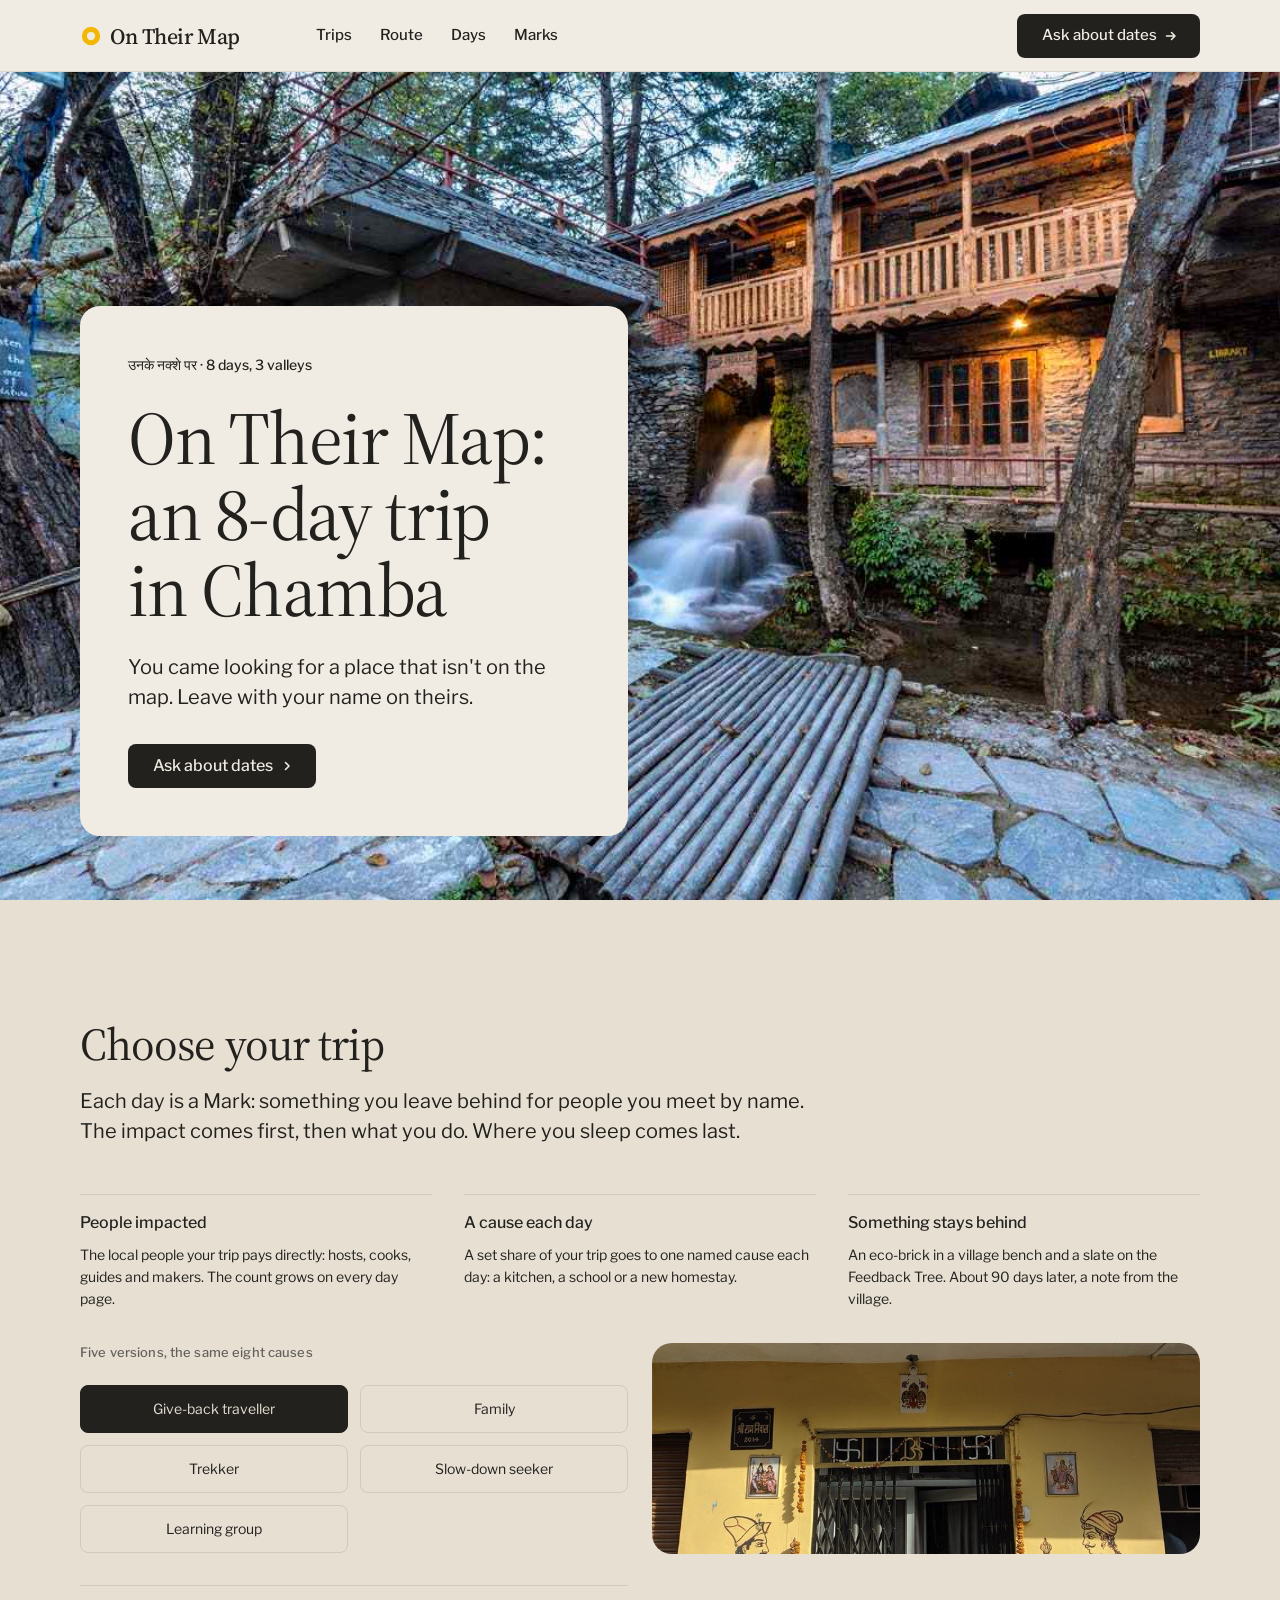
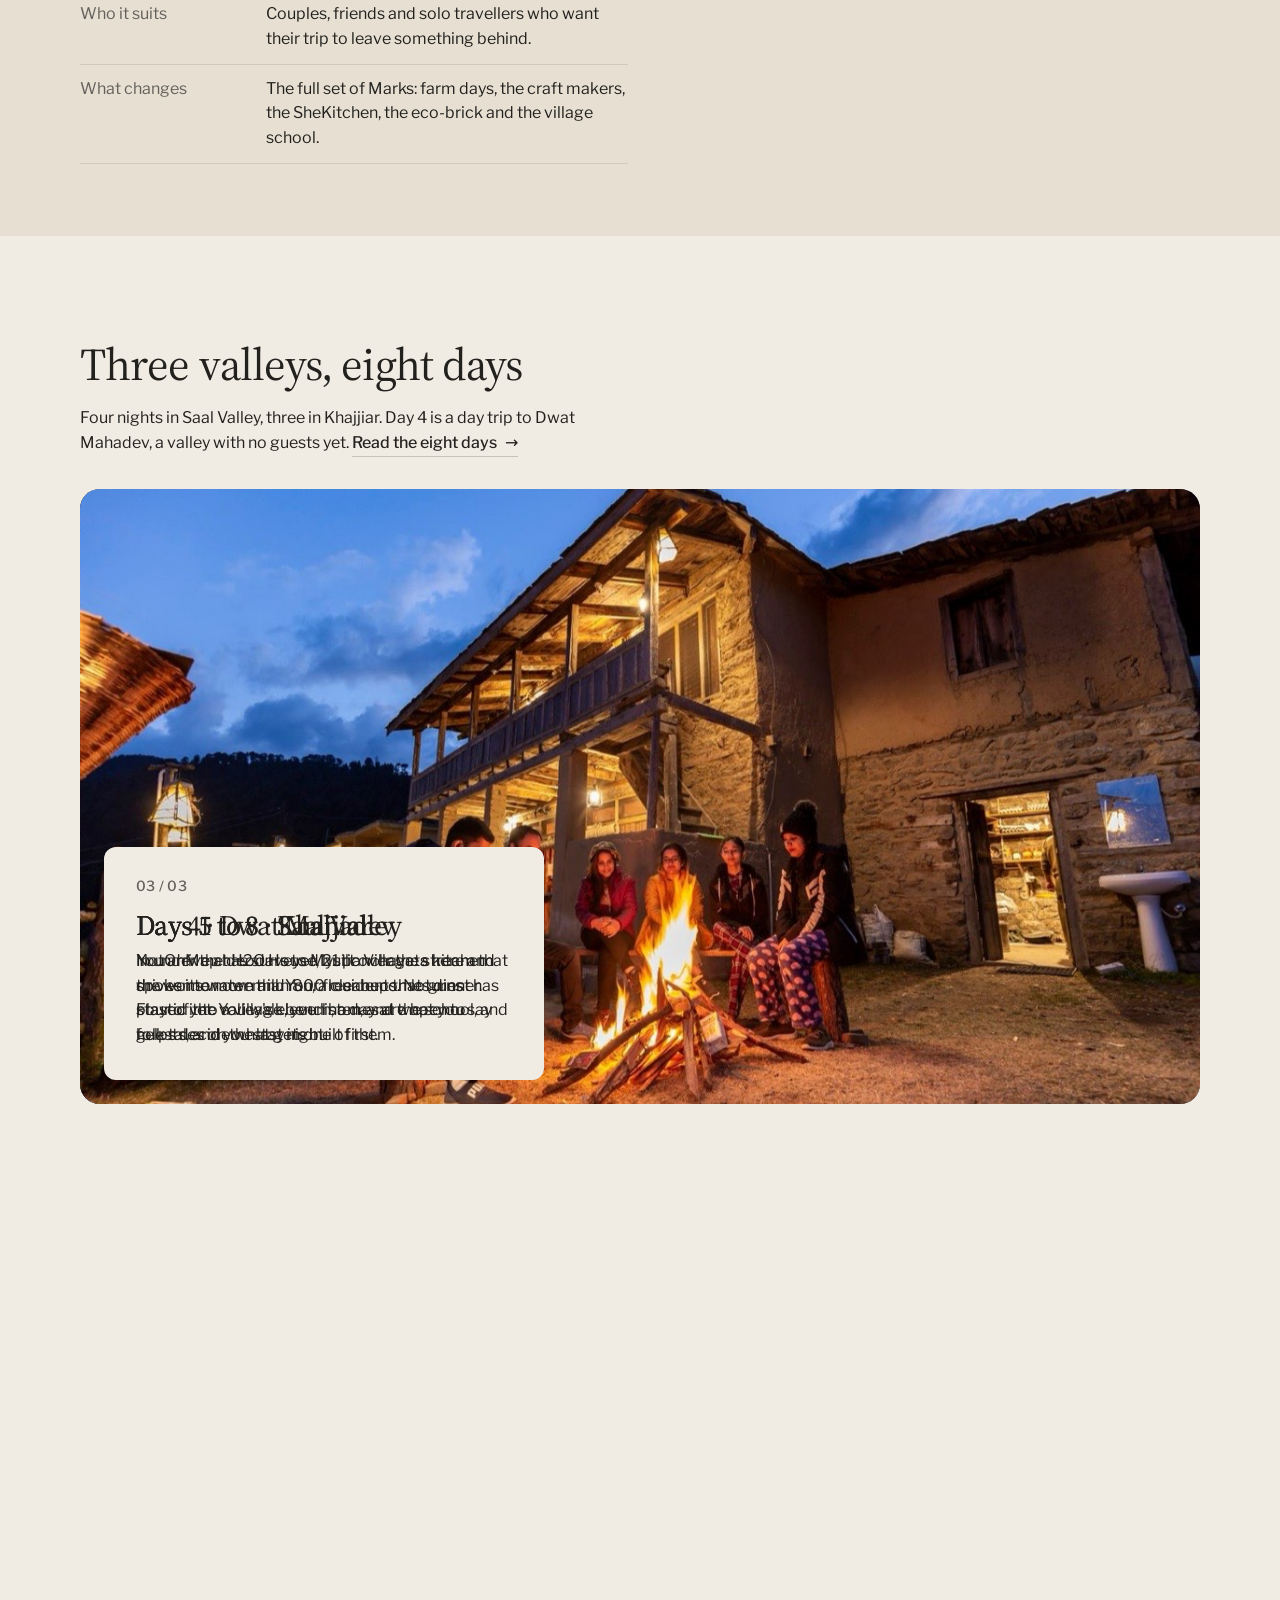
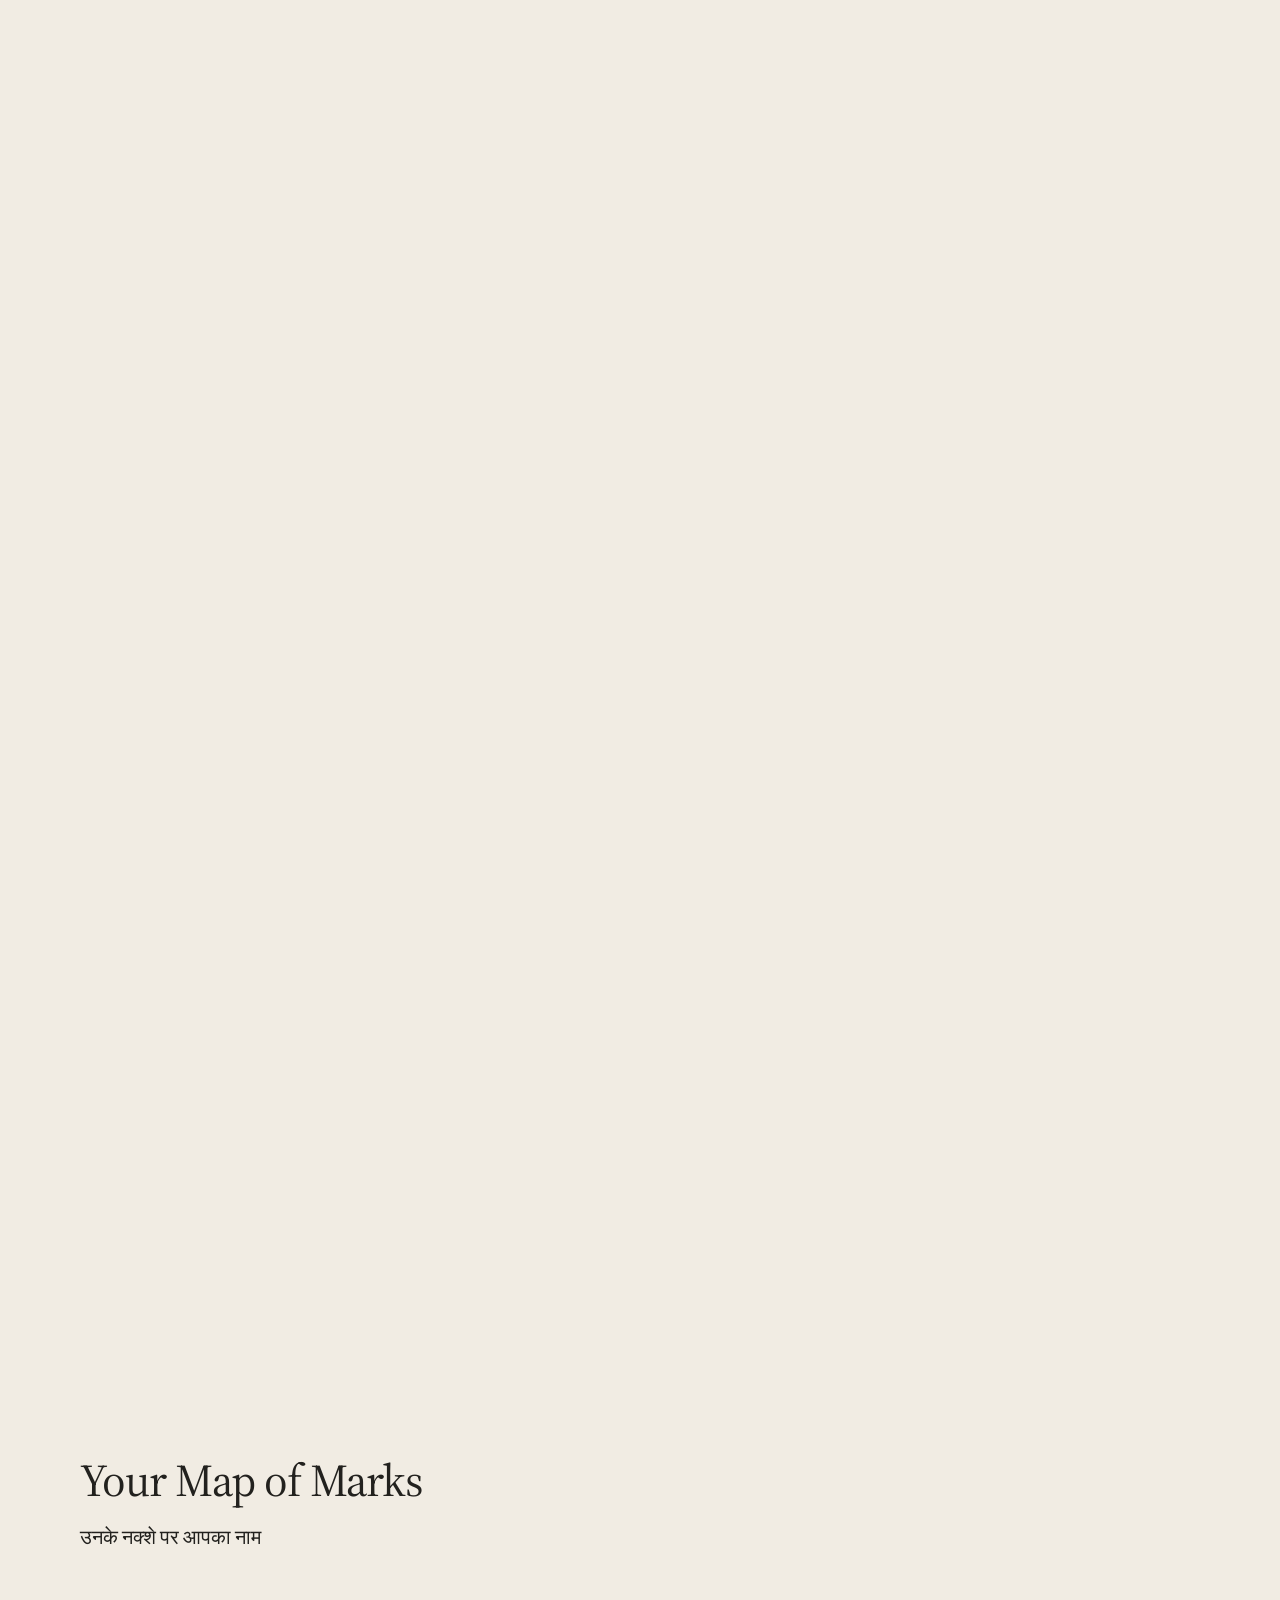
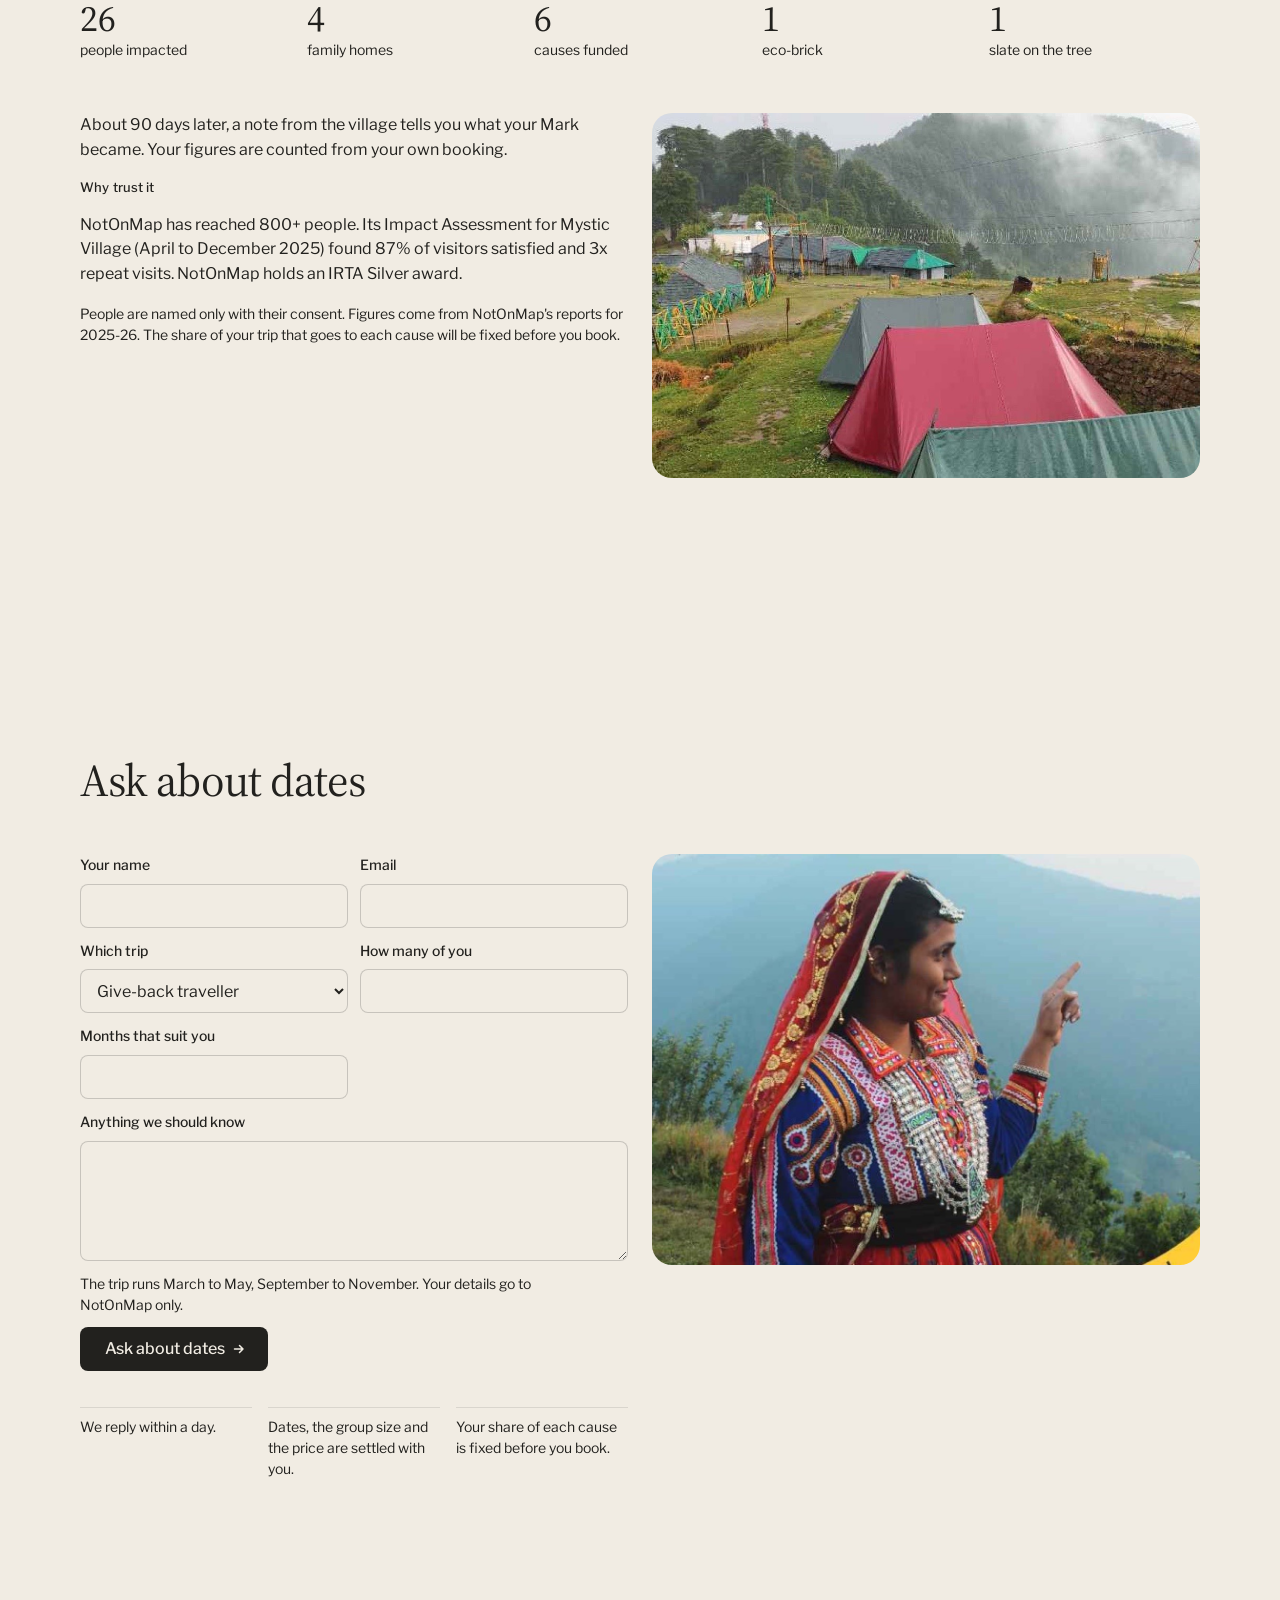
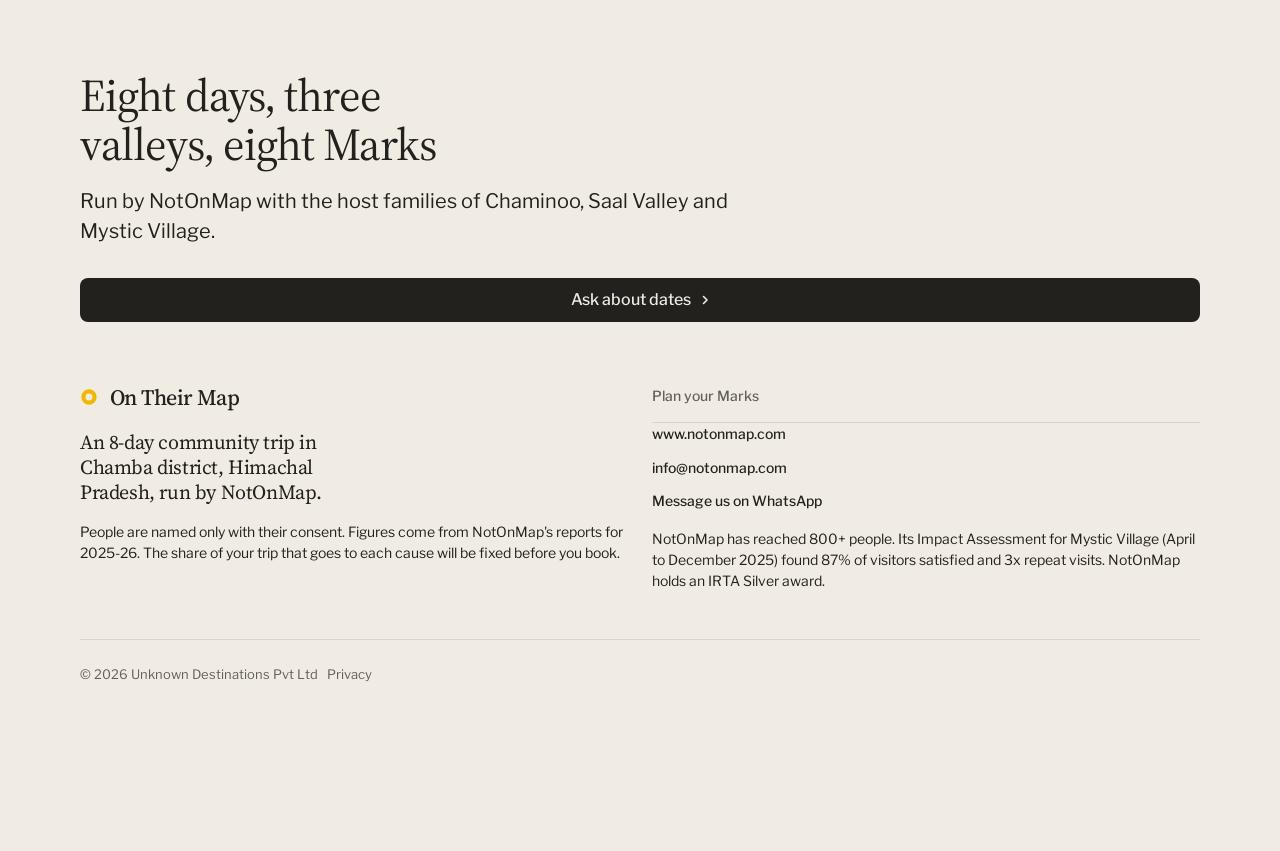
==== commit b8e89731: "Rebuild the site as the On Their Map trip The partner showcase was the wrong product. The brochure O" ====
--- a/index.html
+++ b/index.html
@@ -1,21 +1,20 @@
 <!doctype html>
-<html lang="en" data-type="place" data-radius="soft" data-buttons="arrow" data-motion>
+<html lang="en" data-type="service" data-radius="soft" data-buttons="arrow" data-motion>
 <head>
 <meta charset="utf-8">
 <meta name="viewport" content="width=device-width, initial-scale=1, viewport-fit=cover">
-<title>Chamba ke sang: village stays and craft sessions in Chamba</title>
-<meta name="description" content="Two village bases in Chamba district, Himachal Pradesh, with sessions taught by the people who keep them, sold through tour operators, institutions and hotels.">
+<title>On Their Map: an 8-day community trip in Chamba, Himachal</title>
+<meta name="description" content="Eight days in three valleys of Chamba with host families. Each day is a Mark: a water mill kept turning, a new homestay opened, a village school, an eco-brick. Five versions of the same trip.">
 <meta property="og:type" content="website">
-<meta property="og:title" content="Chamba ke sang: village stays and craft sessions in Chamba">
-<meta property="og:description" content="Two village bases in Chamba district, river and ridge, 3 or 6 nights.">
+<meta property="og:title" content="On Their Map: an 8-day community trip in Chamba, Himachal">
+<meta property="og:description" content="Eight days, three valleys, eight Marks. You came looking for a place that isn't on the map.">
 <meta property="og:image" content="share.jpg">
 <meta name="twitter:card" content="summary_large_image">
 <link rel="icon" href="favicon.svg" type="image/svg+xml">
 <meta name="theme-color" content="#f1ece3">
-<!-- <link rel="canonical" href="https://[NotOnMap's domain for the site]/"> -->
+<!-- <link rel="canonical" href="https://[NotOnMap's domain for the trip]/"> -->
 <meta name="site-kind" content="other">
-<meta name="page-type" content="place">
-<meta name="page-kind" content="place">
+<meta name="page-type" content="service">
 <link rel="preconnect" href="https://fonts.googleapis.com">
 <link rel="preconnect" href="https://fonts.gstatic.com" crossorigin>
 <link href="https://fonts.googleapis.com/css2?family=Source+Serif+4:opsz,wght@8..60,400..600&family=Libre+Franklin:wght@400..600&display=swap" rel="stylesheet">
@@ -40,56 +39,29 @@
 <script>document.documentElement.classList.add('mo-js');setTimeout(()=>document.documentElement.classList.add('mo-safe'),2500)</script>
 <link rel="modulepreload" href="assets/moments/moments.js">
 <link rel="modulepreload" href="assets/moments/lib.js">
+<link rel="modulepreload" href="assets/moments/photo-chapters/moment.js">
 <link rel="modulepreload" href="assets/moments/picture-develops/moment.js">
 <link rel="stylesheet" href="page.css">
 </head>
 <body>
-<!-- type: place
-     deal: hero place (printed, never dealt), nav nav-cards, close none (the booking form stands in its
-           place, sections.md section 4), footer footer-visit, rhythm surface-pairs, buttons arrow,
-           mark ring, offer pair, place story (not used: the place section lives on journey.html),
-           type moment address (re-dealt from name: with the form in the close there is no close-word
-           to carry the name), rooms row
-     palette: NotOnMap's own charcoal and yellow through start.mjs brand, not a dealt palette. The
-           ground is the mud wash of a Gaddi house and the ink its slate; the yellow is NotOnMap's
-           mark, kept off white and used on the dark ink only.
-     type: source-serif (Source Serif 4 / Libre Franklin), the first pairing dealt for a guesthouse
-     moments: picture-develops on the #hold photograph. photo-chapters is dealt to journey.html.
-     The full plan, including every screen and every stand-in photograph: .taste-skill/plan.md -->
+<!-- type: service. NotOnMap is hired to run the trip; you travel with them rather than visit them.
+     The page follows the brochure's own order: what the trip is, which version of it you take, the
+     route through three valleys, the eight days, what stays behind, and how to ask about dates.
+     Every photograph is NotOnMap's own, taken from the brochure. The eight Marks and the five
+     versions of the trip live in data/trip.json. -->
 
 <header class="nav">
   <div class="wrap nav__bar">
     <a class="skip-link" href="#top">Skip to content</a>
-    <a class="nav__logo" href="#top"><span class="mark" data-mark="ring" aria-hidden="true"></span>Chamba ke sang</a>
+    <a class="nav__logo" href="#top"><span class="mark" data-mark="ring" aria-hidden="true"></span>On Their Map</a>
     <nav class="nav__links" aria-label="Main">
-      <div class="nav__item"><a class="nav__link" href="#visit">Visit</a></div>
-      <div class="nav__item"><a class="nav__link" href="#offer">Partners</a></div>
-      <div class="nav__item">
-        <a class="nav__link" href="#catalogue">Stays <svg class="chev" viewBox="0 0 12 12" aria-hidden="true"><path d="M3 4.5l3 3 3-3" fill="none" stroke="currentColor" stroke-width="1.5" stroke-linecap="round" stroke-linejoin="round"/></svg></a>
-        <div class="nav__menu">
-          <div class="wrap grid">
-            <a class="menu-card span-4" href="#catalogue">
-              <div class="panel"><img class="frame__img" src="assets/img/photo-f168630397-500.jpg" alt="The Ravi valley before the monsoon, a braided river below terraced slopes" width="500" height="667" data-source="stand-in" data-subject="the river valley" data-slot="h2o-house-from-the-river.jpg"></div>
-              <span class="t-card">River base</span>
-              <span class="t-small muted">From ₹5,999 a night</span>
-            </a>
-            <a class="menu-card span-4" href="#catalogue">
-              <div class="panel"><img class="frame__img" src="assets/img/photo-f60444937-500.jpg" alt="A grove of deodar cedars on a grassy slope" width="500" height="746" data-source="stand-in" data-subject="a deodar grove"></div>
-              <span class="t-card">Ridge base</span>
-              <span class="t-small muted">From ₹1,980 a night</span>
-            </a>
-            <a class="menu-card span-4" href="journey.html">
-              <div class="panel"><img class="frame__img" src="assets/img/photo-f76159320-500.jpg" alt="A Chamba Rumal worked in double-satin stitch, shrines and figures inside a flowered border" width="500" height="481" data-source="stand-in" data-subject="a Chamba Rumal"></div>
-              <span class="t-card">The journey</span>
-              <span class="t-small muted">3 or 6 nights, built from what is ready</span>
-            </a>
-          </div>
-        </div>
-      </div>
-      <div class="nav__item"><a class="nav__link" href="journey.html">Journey</a></div>
+      <div class="nav__item"><a class="nav__link" href="#trips">Trips</a></div>
+      <div class="nav__item"><a class="nav__link" href="#days">Route</a></div>
+      <div class="nav__item"><a class="nav__link" href="days.html">Days</a></div>
+      <div class="nav__item"><a class="nav__link" href="#marks">Marks</a></div>
     </nav>
     <div class="nav__actions">
-      <a class="btn btn--primary" href="#hold">Hold dates</a>
+      <a class="btn btn--primary" href="#book">Ask about dates</a>
     </div>
     <button class="nav__toggle" type="button" aria-expanded="false" aria-label="Menu">
       <svg width="18" height="18" viewBox="0 0 18 18" aria-hidden="true"><path d="M2 5h14M2 13h14" stroke="currentColor" stroke-width="1.6" stroke-linecap="round"/></svg>
@@ -98,144 +70,138 @@
 </header>
 
 <main id="top">
-  <section class="hero hero--place" data-enter aria-labelledby="hero-h">
-    <img class="hero__bg" data-phone-fill src="assets/img/photo-f175556812-960.jpg" width="1280" height="637" srcset="assets/img/photo-f175556812-500.jpg 500w, assets/img/photo-f175556812-960.jpg 960w, assets/img/photo-f175556812.jpg 1280w" sizes="(max-width: 639px) 251vw, (max-width: 1023px) 170vw, 100vw" alt="The Chamba valley at dusk, the town along the river under wooded ridges" style="--ly-pos: 50% 56%" fetchpriority="high" data-source="stand-in" data-subject="the Chamba valley">
+  <section class="hero hero--photo" data-enter aria-labelledby="hero-h">
+    <img class="hero__bg" src="assets/img/gharat-1200.jpg" srcset="assets/img/gharat-600.jpg 600w, assets/img/gharat-1200.jpg 1200w" sizes="(max-width: 639px) 220vw, 100vw" width="1200" height="800" alt="H2O House at dusk: a stone and timber building beside the stream that drives its water mill, a table set on the flagstones" style="--ly-pos: 50% 54%" fetchpriority="high" data-source="client" data-subject="H2O House and its gharat">
     <div class="wrap"><div class="hero-text">
       <div class="hero__text">
-        <h1 id="hero-h">Village stays in Chamba, Himachal</h1>
-        <p class="hero__lead">Two village bases, river and ridge, 3 or 6 nights, from ₹1,980 a night.</p>
-        <div class="btn-row"><a class="btn btn--primary" href="#hold">Hold dates<svg class="m-arrow" viewBox="0 0 12 12" aria-hidden="true"><path class="m-arrow__stem" d="M1 6h8"/><path class="m-arrow__head" d="M4.5 2.5 8 6l-3.5 3.5"/></svg></a></div>
+        <p class="hero-notice"><span lang="hi">उनके नक्शे पर</span> · 8 days, 3 valleys</p>
+        <h1 id="hero-h">On Their Map: an 8-day trip in Chamba</h1>
+        <p class="t-lead">You came looking for a place that isn't on the map. Leave with your name on theirs.</p>
+        <div class="btn-row">
+          <a class="btn btn--primary" href="#book">Ask about dates<svg class="m-arrow" viewBox="0 0 12 12" aria-hidden="true"><path class="m-arrow__stem" d="M1 6h8"/><path class="m-arrow__head" d="M4.5 2.5 8 6l-3.5 3.5"/></svg></a>
+        </div>
       </div>
     </div></div>
   </section>
 
-  <section class="section" id="visit" data-place="visit" style="--h: 1; --hm: 2" aria-labelledby="visit-h">
+  <section class="section ground-surface" id="trips" aria-labelledby="trips-h">
     <div class="wrap">
       <div class="section-head">
-        <h2 id="visit-h">Getting to Chaminoo, Barour, Chamba</h2>
-      </div>
+        <h2 id="trips-h">Choose your trip</h2>
+        <p>Each day is a Mark: something you leave behind for people you meet by name. The impact comes first, then what you do. Where you sleep comes last.</p>
+      </div>
+      <dl class="promises" data-promises></dl>
       <div class="grid grid--top">
-        <div class="visit visit--card span-6">
-          <div class="visit__cols">
-            <div class="visit__col stack-4">
-              <p class="t-label muted">Where we are</p>
-              <address class="visit__address">Chaminoo, Barour<br>Chamba, Himachal Pradesh</address>
-              <a class="link" href="https://www.openstreetmap.org/search?query=Chaminoo+Barour+Chamba">See the area</a>
-            </div>
-            <div class="visit__col">
-              <p class="t-label muted">When the bases are open</p>
-              <dl class="hours">
-                <dt>River base</dt><dd>All year</dd>
-                <dt>Ridge base</dt><dd>March to November</dd>
-                <dt>December to February</dt><dd>Snow can close the ridge</dd>
-              </dl>
-            </div>
-          </div>
-          <ul class="visit__rows" data-arrivals></ul>
-        </div>
-        <figure class="pl-photo span-6 start-7" id="map-frame">
-          <div class="map" data-map role="img" aria-label="A drawn map of Chamba district: Pathankot and Dalhousie to the south-west, Khajjiar and the ridge base in the middle, Chamba town and the river base along the Ravi."></div>
+        <div class="span-6">
+          <p class="t-label trips-label">Five versions, the same eight causes</p>
+          <nav class="switch switch--two" aria-label="Which trip" data-switch></nav>
+          <div data-trip-about></div>
+        </div>
+        <figure class="pl-photo span-6 start-7 trips__pic" style="--pl-r: 2.6">
+          <img src="assets/img/gaddi-door-1200.jpg" srcset="assets/img/gaddi-door-1200.jpg 1200w" sizes="(max-width: 1023px) 100vw, 628px" width="900" height="1200" alt="A house front in Chamba town with a Gaddi figure painted either side of the doorway" loading="lazy" decoding="async" data-source="client" data-subject="a painted doorway">
         </figure>
       </div>
     </div>
   </section>
 
-  <section class="section ground-surface" id="offer" style="--hm: 2" aria-labelledby="offer-h">
+  <section class="section" id="days" data-moment="photo-chapters" aria-labelledby="days-h">
+    <div class="wrap mo-ph">
+      <div class="mo-ph__head">
+        <h2 id="days-h">Three valleys, eight days</h2>
+        <p>Four nights in Saal Valley, three in Khajjiar. Day 4 is a day trip to Dwat Mahadev, a valley with no guests yet. <a class="link" href="days.html">Read the eight days</a></p>
+      </div>
+      <ol class="mo-ph__list">
+        <li class="mo-ph__ch">
+          <figure class="mo-ph__pic"><img src="assets/img/homestay-1200.jpg" width="1200" height="900" alt="A Saal Valley homestay above a stone retaining wall, its upper floor in carved timber, roses in flower by the steps" data-source="client" data-subject="a newly opened homestay"></figure>
+          <h3>Days 1 to 3 · Saal Valley</h3>
+          <p>You arrive at H2O House, built over the stream that drives its water mill. Your flour becomes dinner. Four of the valley's eleven homes are open to guests, and you stay in one of them.</p>
+        </li>
+        <li class="mo-ph__ch">
+          <figure class="mo-ph__pic"><img src="assets/img/chaminoo-1200.jpg" width="1200" height="900" alt="A village courtyard house painted blue and green, maize drying in the yard, three residents talking on the step" data-source="client" data-subject="Dwat Mahadev"></figure>
+          <h3>Day 4 · Dwat Mahadev</h3>
+          <p>NotOnMap has surveyed 21 panchayats here and spoken to more than 800 residents. No guest has stayed yet. You walk, you listen, and what you say helps decide what gets built first.</p>
+        </li>
+        <li class="mo-ph__ch">
+          <figure class="mo-ph__pic"><img src="assets/img/bonfire-1200.jpg" width="1200" height="800" alt="A bonfire outside a village house at dusk, six people sitting round it on low benches" data-source="client" data-subject="Mystic Village"></figure>
+          <h3>Days 5 to 8 · Khajjiar</h3>
+          <p>In under the deodars to Mystic Village: a kitchen the women own and run, a cleanup that turns plastic into a village bench, a day at the school, and folk tales on the last night.</p>
+        </li>
+      </ol>
+    </div>
+  </section>
+
+  <section class="section" id="marks" aria-labelledby="marks-h">
     <div class="wrap">
       <div class="section-head">
-        <h2 id="offer-h">What a partner sells</h2>
-        <p>Pick the kind of partner you are.</p>
-      </div>
-      <nav class="switch" aria-label="Kind of partner" data-switch></nav>
+        <h2 id="marks-h">Your Map of Marks</h2>
+        <p lang="hi">उनके नक्शे पर आपका नाम</p>
+      </div>
+      <dl class="counts" data-counts></dl>
       <div class="grid grid--top">
-        <div class="span-6" data-partners></div>
-        <figure class="pl-photo span-6 start-7" style="--pl-r: 1.333">
-          <img src="assets/img/photo-f182167637-960.jpg" srcset="assets/img/photo-f182167637-500.jpg 500w, assets/img/photo-f182167637-960.jpg 960w" sizes="(max-width: 1023px) 100vw, 588px" width="960" height="619" alt="A warp of undyed yarn stretched on a wooden handloom" loading="lazy" decoding="async" data-source="stand-in" data-subject="a handloom">
+        <div class="span-6 stack-4">
+          <p class="measure">About 90 days later, a note from the village tells you what your Mark became. Your figures are counted from your own booking.</p>
+          <p class="t-label">Why trust it</p>
+          <p data-trust></p>
+          <p class="t-small" data-consent></p>
+        </div>
+        <figure class="pl-photo span-6 start-7" style="--pl-r: 1.5">
+          <img src="assets/img/campsite-1200.jpg" srcset="assets/img/campsite-600.jpg 600w, assets/img/campsite-1200.jpg 1200w" sizes="(max-width: 1023px) 100vw, 628px" width="1200" height="695" alt="Tents pitched on the grass at the Dhaulapir campsite, cloud coming over the deodar ridge behind" loading="lazy" decoding="async" data-source="client" data-subject="the night on the ridge">
         </figure>
       </div>
     </div>
   </section>
 
-  <section class="section" id="catalogue" style="--hm: 2" aria-labelledby="catalogue-h">
+  <section class="section" id="book" aria-labelledby="book-h">
     <div class="wrap">
       <div class="section-head">
-        <h2 id="catalogue-h">Stays and sessions</h2>
-        <p>What is ready to sell today.</p>
-      </div>
-      <p class="t-small"><a class="link" href="catalogue.html">The full catalogue</a><br><a class="link" href="standard.html">Homestay standard</a></p>
-      <div class="grid grid--top">
-        <div class="span-3 stack-4" data-group="h2o-house"></div>
-        <div class="span-3 stack-4" data-group="mystic-village"></div>
-        <figure class="pl-photo span-6 start-7" style="--pl-r: 1.333">
-          <img src="assets/img/photo-f185667234-960.jpg" srcset="assets/img/photo-f185667234-500.jpg 500w, assets/img/photo-f185667234-960.jpg 960w" sizes="(max-width: 1023px) 100vw, 588px" width="960" height="1280" alt="Two mud-washed houses in ochre and blue under slate roofs against an evening sky" loading="lazy" decoding="async" data-source="stand-in" data-subject="village houses" data-slot="mystic-village-houses.jpg">
-        </figure>
-      </div>
-    </div>
-  </section>
-
-  <section class="section" id="hold" style="--h: 1; --hm: 2" aria-labelledby="hold-h">
-    <div class="wrap">
-      <div class="section-head">
-        <h2 id="hold-h">Hold dates with NotOnMap</h2>
+        <h2 id="book-h">Ask about dates</h2>
       </div>
       <div class="grid grid--top">
         <div class="span-6" data-form-slot></div>
         <figure class="pl-photo span-6 start-7" style="--pl-r: 1.333" data-moment="picture-develops">
-          <img src="assets/img/photo-f175573156-960.jpg" srcset="assets/img/photo-f175573156-500.jpg 500w, assets/img/photo-f175573156-960.jpg 960w" sizes="(max-width: 1023px) 100vw, 588px" width="960" height="720" alt="Chamba town in its valley under monsoon cloud, the Chaugan in the middle" loading="lazy" decoding="async" data-source="stand-in" data-subject="Chamba town">
+          <img src="assets/img/luanchadi-1200.jpg" srcset="assets/img/luanchadi-600.jpg 600w, assets/img/luanchadi-1200.jpg 1200w" sizes="(max-width: 639px) 170vw, (max-width: 1023px) 100vw, 628px" width="1200" height="861" alt="A woman in Gaddi dress, the Luanchadi, on the ridge with the valley behind her" loading="lazy" decoding="async" data-source="client" data-subject="Gaddi dress on the last day">
         </figure>
       </div>
     </div>
   </section>
 </main>
 
-<footer class="footer closing footer--visit" id="contact" style="--hm: 2" aria-labelledby="close-h">
+<footer class="footer closing" id="contact" aria-labelledby="close-h">
   <div class="wrap">
     <div class="closing__cta close--type">
       <div class="section-head">
-        <h2 id="close-h">Chamba ke sang, in the company of Chamba</h2>
-        <p>Run by NotOnMap with the host families and village groups of Mystic Village and H2O House.</p>
-      </div>
-      <a class="btn btn--primary" href="#hold">Hold dates<svg class="m-arrow" viewBox="0 0 12 12" aria-hidden="true"><path class="m-arrow__stem" d="M1 6h8"/><path class="m-arrow__head" d="M4.5 2.5 8 6l-3.5 3.5"/></svg></a>
+        <h2 id="close-h">Eight days, three valleys, eight Marks</h2>
+        <p>Run by NotOnMap with the host families of Chaminoo, Saal Valley and Mystic Village.</p>
+      </div>
+      <a class="btn btn--primary" href="#book">Ask about dates<svg class="m-arrow" viewBox="0 0 12 12" aria-hidden="true"><path class="m-arrow__stem" d="M1 6h8"/><path class="m-arrow__head" d="M4.5 2.5 8 6l-3.5 3.5"/></svg></a>
     </div>
     <div class="closing__links">
       <div class="grid">
         <div class="span-6 stack-4">
-          <address class="footer__address">Chaminoo, Barour<br>Chamba, Himachal Pradesh</address>
-          <p><a class="link" href="https://www.openstreetmap.org/search?query=Chaminoo+Barour+Chamba">See the area</a> · <a class="link" href="https://www.notonmap.com">notonmap.com</a></p>
+          <a class="nav__logo" href="#top"><span class="mark" data-mark="ring" aria-hidden="true"></span>On Their Map</a>
+          <p class="footer__lede">An 8-day community trip in Chamba district, Himachal Pradesh, run by NotOnMap.</p>
+          <p class="t-small" data-consent></p>
         </div>
         <div class="span-6 start-7 stack-4">
-          <h3>When the bases are open</h3>
-          <dl class="hours">
-            <dt>River base</dt><dd>All year</dd>
-            <dt>Ridge base</dt><dd>March to November</dd>
-            <dt>December to February</dt><dd>Snow can close the ridge</dd>
-          </dl>
-          <ul class="footer__nav">
-            <li><a href="#visit">Visit</a></li>
-            <li><a href="#offer">Partners</a></li>
-            <li><a href="catalogue.html">Stays</a></li>
-            <li><a href="journey.html">Journey</a></li>
-            <li><a href="standard.html">Standard</a></li>
-            <li><a href="visitor-code.html">Visitor code</a></li>
-            <li><a href="record.html">Record</a></li>
-          </ul>
+          <h3>Plan your Marks</h3>
+          <ul class="footer__nav" data-contact></ul>
+          <p class="t-small" data-trust></p>
         </div>
       </div>
       <div class="footer__legal">
         <span>&copy; 2026 Unknown Destinations Pvt Ltd &nbsp; <a href="privacy.html">Privacy</a></span>
-        <a class="credits" href="credits.html">Photographs via Wikimedia Commons</a>
       </div>
     </div>
   </div>
 </footer>
 
 <nav class="actionbar" aria-label="Quick actions">
-  <a class="btn btn--primary" href="#hold">Hold dates</a>
+  <a class="btn btn--primary" href="#book">Ask about dates</a>
 </nav>
 
-<!-- the page script first: it writes the switcher, the catalogue, the map and the form,
-     so system.js wires what it finds when it runs -->
-<script type="module" src="js/site.js"></script>
+<!-- the page script first: it writes the trips, the days and the form, so system.js wires what it
+     finds when it runs -->
+<script type="module" src="js/trip.js"></script>
 <script type="module" src="assets/system.js"></script>
 <script type="module" src="assets/motion/motion.js"></script>
 <script type="module" src="assets/layout/layout.js"></script>
--- a/page.css
+++ b/page.css
@@ -1,53 +1,32 @@
-/* Page CSS: only what the kit lacks and what sits inside a visual.
-   Every value is a system token. No second scale, radius, button or card style. */
+/* Page CSS: only what the kit lacks. Every value is a system token. No second scale, radius,
+   button or card style. */
 
-/* The one display-type moment: the district set large under the visit h2 (sections.md section 4). */
-.type-moment {
-  font: var(--display-weight) clamp(34px, 4.6vw, 68px)/1.08 var(--font-display);
-  letter-spacing: -0.03em;
-  margin: 0 0 var(--s-6);
-}
-.type-moment a { display: block; color: inherit; text-decoration: none; }
+/* The three promises: what the trip counts, said once, across the row. */
+.promises { display: grid; grid-template-columns: repeat(3, minmax(0, 1fr)); gap: var(--s-6); margin: 0 0 var(--s-6); }
+.promises > div { display: grid; gap: var(--s-2); align-content: start; border-top: 1px solid var(--line); padding-top: var(--s-4); }
+.promises dt { font-weight: 500; color: var(--ink); }
+.promises dd { margin: 0; color: var(--ink); font-size: var(--t-small); line-height: 1.6; }
+@media (max-width: 639px) { .promises { grid-template-columns: minmax(0, 1fr); gap: var(--s-5); } }
 
-/* A head row whose side line starts on a column, so every block stands on the page's lines. */
-.head-row { margin-bottom: var(--head-gap); }
-.head-row > p { align-self: end; margin: 0; }
+.trips-label { color: var(--muted); margin: 0 0 var(--s-3); }
 
-/* The catalogue's two groups and two photographs take two screens where the columns narrow. */
-@media (min-width: 640px) and (max-width: 1023px) { #shapes { --h: 2; } }
-/* From 640 to 1279 the columns narrow: each block takes half the row, and from 1024 the section
-   takes two screens, since the stacked rows and the photograph need them. */
-@media (min-width: 1024px) and (max-width: 1279px) { #catalogue, #offer { --h: 2; } }
-@media (min-width: 640px) and (max-width: 1279px) {
-  #catalogue [data-group], #catalogue .pl-photo { grid-column: span 6; }
-}
-@media (max-width: 639px) { #catalogue .pl-photo > img { aspect-ratio: 4 / 3; } }
-
-/* The tablet stacks every split, which makes a full-width picture very tall. Holding the picture to
-   eight columns keeps each section on one tablet screen (layout-v4.md section 2, the tablet table). */
-@media (min-width: 640px) and (max-width: 1023px) {
-  #visit #map-frame, #offer .pl-photo, #hold .pl-photo { grid-column: 1 / span 6; }
-}
-
-/* The chip row that picks a partner type, and the one that picks a base. One component, used twice. */
-/* The chips sit on the grid's columns, so every edge is one the page already uses. */
-.switch { display: grid; grid-template-columns: repeat(4, minmax(0, 1fr)); gap: var(--s-3); margin-bottom: var(--s-6); }
-.switch--tight { grid-template-columns: repeat(2, minmax(0, 1fr)); }
+/* The chips that choose a version of the trip. They sit on the grid's columns. */
+.switch { display: grid; grid-template-columns: repeat(5, minmax(0, 1fr)); gap: var(--s-3); margin-bottom: var(--s-6); }
+@media (max-width: 1023px) { .switch { grid-template-columns: repeat(3, minmax(0, 1fr)); } }
 @media (max-width: 639px) { .switch { grid-template-columns: repeat(2, minmax(0, 1fr)); } }
 .switch a {
   display: flex; align-items: center; justify-content: center; min-height: 48px;
-  padding: var(--s-2) var(--s-4); text-align: center;
+  padding: var(--s-2) var(--s-3); text-align: center;
   border: 1px solid var(--line);
   border-radius: var(--r-sm);
   color: var(--ink); text-decoration: none;
-  font-size: var(--t-body); line-height: 1.4;
+  font-size: var(--t-small); line-height: 1.3;
   transition: background 180ms var(--ease), border-color 180ms var(--ease);
 }
 .switch a:hover { border-color: var(--ink); }
 .switch a[aria-current="true"] { background: var(--ink); border-color: var(--ink); color: var(--bg); }
-.switch--tight { margin-bottom: var(--s-4); }
 
-/* A partner's six answers, as a ruled list on the section's ground. */
+/* Who a version suits, and what it changes. */
 .answers { display: grid; gap: 0; margin: 0; }
 .answers > div {
   display: grid; grid-template-columns: minmax(0, 170px) minmax(0, 1fr);
@@ -55,97 +34,102 @@
   padding-block: var(--s-3);
   border-bottom: 1px solid var(--line);
 }
-.answers > div:first-child { padding-top: 0; }
+.answers > div:first-child { padding-top: 0; border-top: 1px solid var(--line); padding-top: var(--s-4); }
 .answers dt { color: var(--muted); }
-.answers dd { margin: 0; color: var(--ink); max-width: 56ch; }
+.answers dd { margin: 0; color: var(--ink); max-width: 64ch; }
 @media (max-width: 639px) { .answers > div { grid-template-columns: minmax(0, 1fr); } }
 
-/* The drawn map: no service, no key, no tile. It is a diagram of the district, never a street. */
-.map { display: block; width: 100%; background: var(--surface); }
-.map svg { display: block; width: 100%; height: auto; }
-.map .mp-line { fill: none; stroke: var(--line-strong, var(--muted)); stroke-width: 1.5; }
-.map .mp-stitch { fill: none; stroke: var(--ink); stroke-width: 1.6; stroke-dasharray: 6 4; stroke-linecap: round; }
-.map .mp-dot { fill: var(--ink); }
-.map .mp-dot--arrival { fill: none; stroke: var(--ink); stroke-width: 1.5; }
-.map .mp-label { font: 500 13px/1.2 var(--font-text); fill: var(--ink); }
-.map .mp-meta { font: 400 13px/1.2 var(--font-text); fill: var(--muted); }
-.map .mp-base.is-on .mp-dot { fill: var(--ink); }
-.map .mp-base.is-on .mp-ring { fill: none; stroke: var(--accent); stroke-width: 3; }
-.map .mp-ring { fill: none; stroke: none; }
+/* The practical facts beside the days: how you get in, out, and when. */
+.facts { display: grid; gap: 0; margin: 0; }
+.facts > div { display: grid; gap: 2px; padding-block: var(--s-3); border-bottom: 1px solid var(--line); }
+.facts > div:first-child { padding-top: 0; }
+.facts dt { color: var(--muted); font-size: var(--t-small); }
+.facts dd { margin: 0; color: var(--ink); font-size: var(--t-small); line-height: 1.5; }
 
-/* The day list on journey.html: the running stitch joins one day to the next. */
-.days { display: grid; gap: 0; margin: 0; padding: 0; list-style: none; }
-.days > li { position: relative; padding: var(--s-4) 0 var(--s-4) var(--s-6); border-bottom: 1px solid var(--line); }
-.days > li:first-child { padding-top: 0; }
-.days > li::before {
-  content: ""; position: absolute; left: 7px; top: var(--s-4); bottom: calc(-1 * var(--s-4));
+/* The eight days. One running line joins a day to the next, the way a rumal's stitch runs. */
+.days { display: grid; gap: 0; margin: 0; padding: 0; list-style: none; counter-reset: day; }
+.day { position: relative; padding: var(--s-7) 0; border-bottom: 1px solid var(--line); }
+.day:first-child { padding-top: 0; }
+.day::before {
+  content: ""; position: absolute; left: -17px; top: var(--s-7); bottom: calc(-1 * var(--s-7));
   border-left: 1.6px dashed var(--ink);
 }
-.days > li:first-child::before { top: 6px; }
-.days > li:last-child::before { display: none; }
-.days > li::after {
-  content: ""; position: absolute; left: 3px; top: var(--s-4);
+.day:first-child::before { top: 10px; }
+.day:last-child { border-bottom: 0; }
+.day:last-child::before { display: none; }
+.day::after {
+  content: ""; position: absolute; left: -21px; top: var(--s-7);
   width: 9px; height: 9px; border-radius: 999px; background: var(--ink);
 }
-.days > li:first-child::after { top: 6px; }
-.day__head { display: flex; align-items: baseline; justify-content: space-between; gap: var(--s-4); }
-.day__base { color: var(--muted); font-size: var(--t-small); }
-.day__sessions { margin: var(--s-2) 0 0; padding: 0; list-style: none; color: var(--ink); }
-.day__sessions > li { padding-block: 2px; }
-.day__when { color: var(--muted); }
+.day:first-child::after { top: 10px; }
 
-.day__line { margin: var(--s-2) 0 0; color: var(--ink); }
+.day__head { display: grid; gap: var(--s-2); margin-bottom: var(--s-5); max-width: 62ch; }
+.day__n { color: var(--muted); margin: 0; }
+.day__head h3 { font: var(--display-weight) var(--t-h3)/1.2 var(--font-display); letter-spacing: var(--display-tracking); margin: 0; }
+.day__mark { margin: 0; color: var(--ink); }
+.day__mark [lang="hi"] { color: var(--ink); }
 
-/* The hold-dates form carries the nine fields the brief names, so its rows sit one step closer. */
-#hold .form { gap: var(--s-3); }
+.day__body { display: grid; grid-template-columns: repeat(4, minmax(0, 1fr)); gap: var(--s-5); }
+@media (max-width: 1023px) { .day__body { grid-template-columns: repeat(2, minmax(0, 1fr)); } }
+@media (max-width: 639px) { .day__body { grid-template-columns: minmax(0, 1fr); gap: var(--s-4); } }
+.day__col > .t-label { color: var(--muted); margin: 0 0 var(--s-2); }
+.day__col > p { margin: 0 0 var(--s-2); font-size: var(--t-small); line-height: 1.6; }
+.day__list { margin: 0; padding: 0; list-style: none; font-size: var(--t-small); line-height: 1.6; }
+.day__list > li { padding-block: 3px; }
+.day__count { color: var(--ink); }
+.day__count strong { color: var(--ink); font-weight: 500; }
+.day__swaps { margin-top: var(--s-3); color: var(--ink); font-size: var(--t-small); line-height: 1.6; }
+.day__when { color: var(--ink); }
+.day__tonight-label { margin-top: var(--s-4); }
 
-/* The two link lines belong to the heading above them, not to the groups below. */
-#catalogue .section-head + .t-small { margin-bottom: var(--s-7); }
+/* What you leave behind, counted. */
+.counts { display: grid; grid-template-columns: repeat(5, minmax(0, 1fr)); gap: var(--s-4); margin: 0 0 var(--s-6); }
+@media (max-width: 639px) { .counts { grid-template-columns: repeat(2, minmax(0, 1fr)); gap: var(--s-5); } }
+.counts > div { display: grid; gap: var(--s-1); align-content: start; }
+.counts dt { font: var(--display-weight) var(--t-stat)/1 var(--font-display); color: var(--ink); font-variant-numeric: tabular-nums; }
+.counts dd { margin: 0; color: var(--ink); font-size: var(--t-small); line-height: 1.4; min-height: 2.9em; }
 
-/* The catalogue's two groups stand beside each other, so their rows keep one height. */
-#catalogue .rows > li { min-height: 136px; align-content: start; }
+/* A head row whose side block starts on a column, so every block stands on the page's lines. */
+.head-row { margin-bottom: var(--head-gap); }
+.head-row > .facts { align-self: end; }
 
-/* A block merged into the section above as its last element. */
-.merged-block { margin-top: var(--s-9); display: grid; gap: var(--s-4); }
+.footer__nav { display: grid; gap: var(--s-2); margin: 0; padding: 0; list-style: none; }
+.footer__nav a { color: var(--ink); }
 
-/* The planner's controls: the system's fields, laid out in one row beside the h2. */
-.plan-inputs { display: grid; grid-template-columns: repeat(5, minmax(0, 1fr)); gap: var(--s-4); margin: 0; }
-@media (max-width: 1023px) { .plan-inputs { grid-template-columns: repeat(2, minmax(0, 1fr)); } }
-@media (max-width: 639px) { .plan-inputs { grid-template-columns: repeat(2, minmax(0, 1fr)); gap: var(--s-3); } }
-
-/* What a partner copies, shown as it will be pasted. */
-.copy-block {
-  margin: var(--s-3) 0 0; padding: var(--s-5);
-  background: var(--bg); border: 1px solid var(--line);
-  font: 400 var(--t-small)/1.6 var(--font-text);
-  white-space: pre-wrap; overflow-wrap: break-word; color: var(--ink);
+/* Four sections hold a list that grows with the trip: the eight days change with the version you
+   choose, and the rest follow the data. Each keeps its screens as a floor and grows past them
+   rather than lie on the section below. */
+#trips, #itinerary, #marks, #book, footer.closing {
+  height: auto;
+  min-height: calc(var(--h, 1) * 100svh);
+}
+@media (max-width: 639px) {
+  #trips, #itinerary, #marks, #book, footer.closing {
+    height: auto;
+    min-height: calc(var(--hm, var(--h, 1)) * 100lvh);
+  }
 }
 
-/* Two sections hold a list that grows: the planner's days change with the journey the visitor
-   builds, and the catalogue's rows change with the Sheet. Both keep their screens as a floor and
-   grow past them rather than lie on the section below. */
-#planner, #bookable { height: auto; min-height: calc(var(--h, 1) * 100svh); }
-@media (max-width: 639px) {
-  #planner, #bookable { min-height: calc(var(--hm, var(--h, 1)) * 100lvh); }
-}
+/* The itinerary's one wide picture, from line to line above the days. */
+.itinerary__pic { margin: 0 0 var(--s-8); }
 
-/* The footer's word list and the name set wide (footer-visit). */
-.footer__nav { display: flex; flex-wrap: wrap; gap: var(--s-2) var(--s-5); margin: var(--s-4) 0 0; padding: 0; list-style: none; }
-.footer__nav a { color: var(--ink); }
-.closing__links > .close__word {
-  font: var(--display-weight) min(10vw, 136px)/1.16 var(--font-display);
-  letter-spacing: -0.03em; margin: var(--s-7) 0 0; color: var(--ink);
-}
+/* In a half-row the five chips sit two or three to a line. */
+.switch--two { grid-template-columns: repeat(2, minmax(0, 1fr)); margin-top: var(--s-5); }
 
-/* The Local Spend Record's printed slip: a real-looking slip, labelled hypothetical. */
-.slip { background: var(--bg); border: 1px solid var(--line); padding: var(--s-6); max-width: 440px; }
-.slip__label { font: 500 var(--t-label)/1.4 var(--font-text); color: var(--muted); margin: 0 0 var(--s-4); }
-.slip__rows { margin: 0; padding: 0; list-style: none; font-variant-numeric: tabular-nums; }
-.slip__rows > li { display: flex; justify-content: space-between; gap: var(--s-4); padding-block: var(--s-2); border-bottom: 1px solid var(--line); }
-.slip__rows > li:last-child { border-bottom: 0; font-weight: 500; }
+/* On a phone the trips picture stands taller, so the section still leads with a photograph. */
+@media (max-width: 639px) { .trips__pic > img { aspect-ratio: 9 / 10; } }
 
-/* The map's own type: the SVG scales with its frame, so the phone needs a larger user unit to
-   keep every label at 13px or more on screen. */
-@media (max-width: 639px) {
-  .map .mp-label, .map .mp-meta { font-size: 16px; }
-}
+/* On a phone the form and its picture stack, which takes two screens. */
+@media (max-width: 639px) { #book { --hm: 2; } }
+
+/* Stacked on a phone, the booking picture stands taller so the two screens are filled. */
+@media (max-width: 639px) { #book .pl-photo > img { aspect-ratio: 3 / 4; } }
+
+/* What happens after you ask, under the form. */
+.after { margin: var(--s-3) 0 0; padding: 0; list-style: none; color: var(--ink); font-size: var(--t-small); line-height: 1.5;
+  display: grid; grid-template-columns: repeat(3, minmax(0, 1fr)); gap: var(--s-4); }
+.after > li { border-top: 1px solid var(--line); padding-top: var(--s-2); }
+@media (max-width: 639px) { .after { grid-template-columns: minmax(0, 1fr); gap: var(--s-2); } }
+
+/* Nine lines of form and three of what follows: one step closer keeps the section on its screen. */
+#book .form { gap: var(--s-3); }
